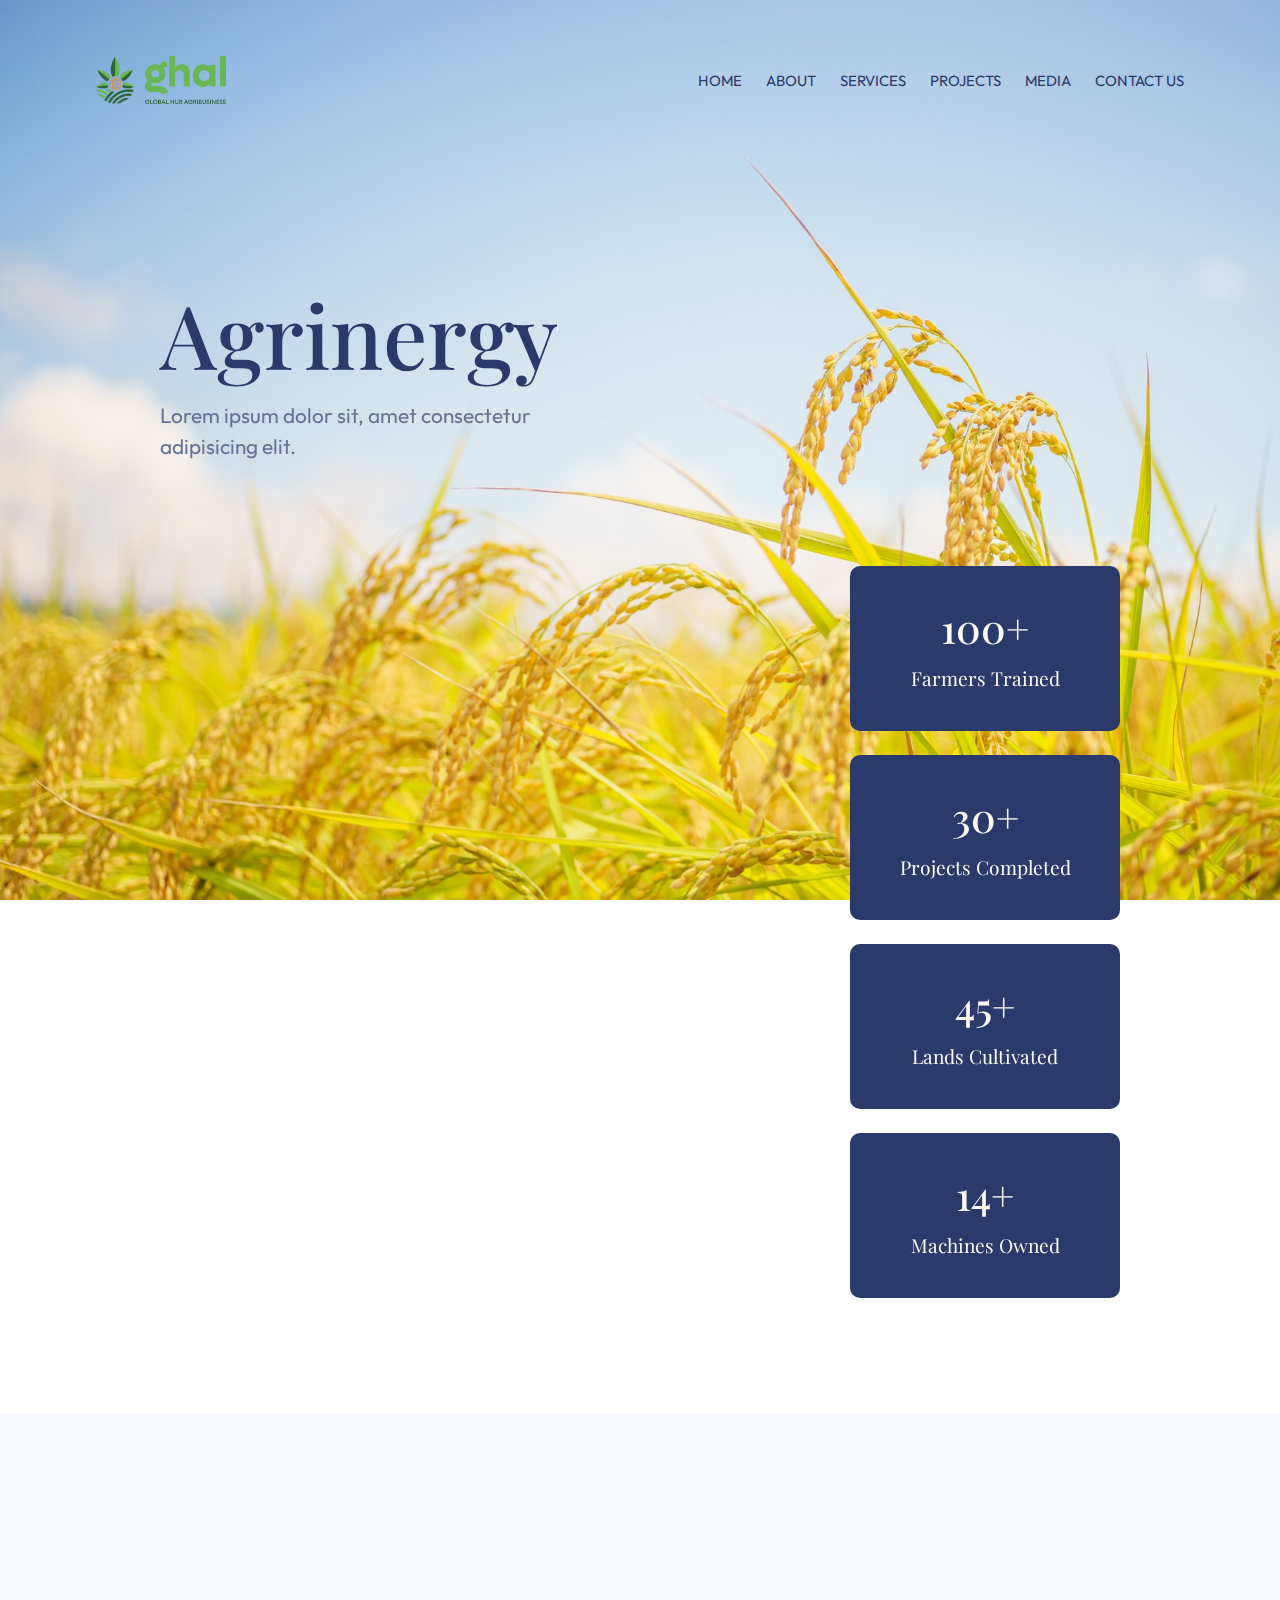
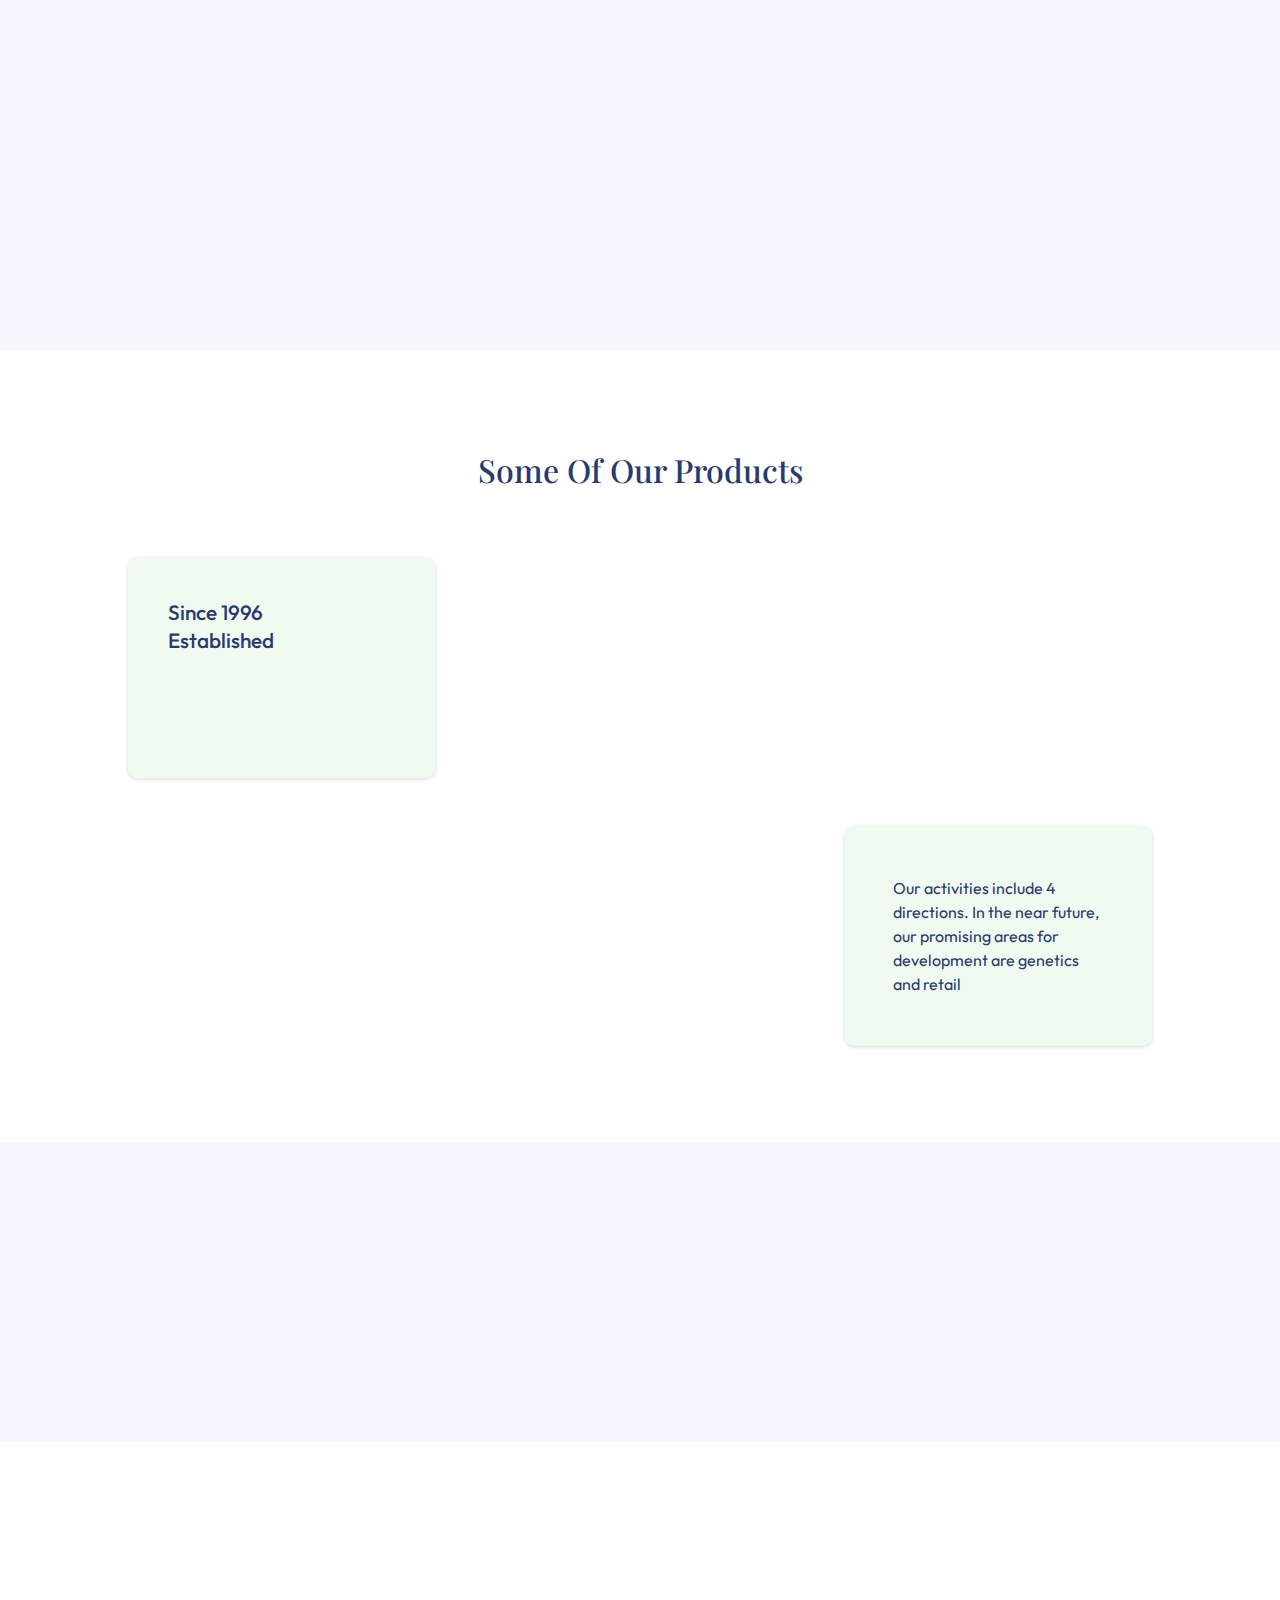
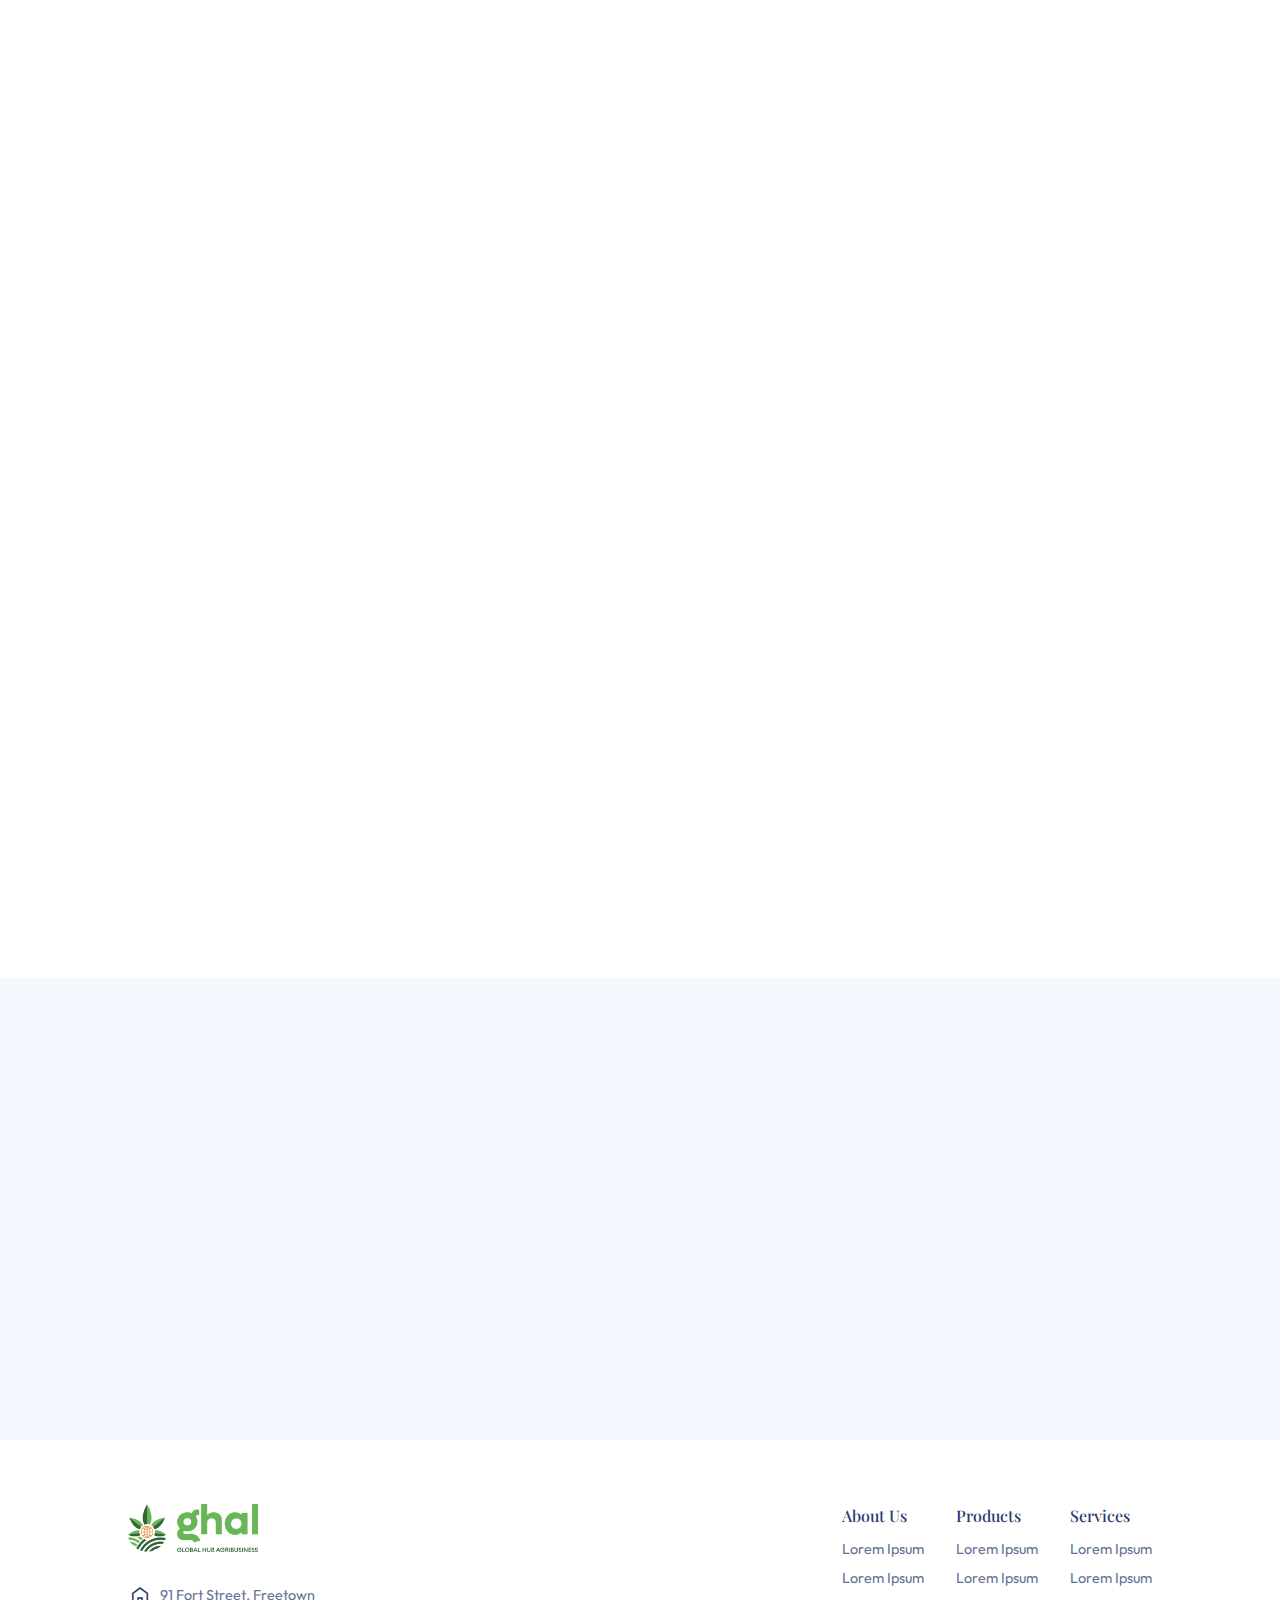
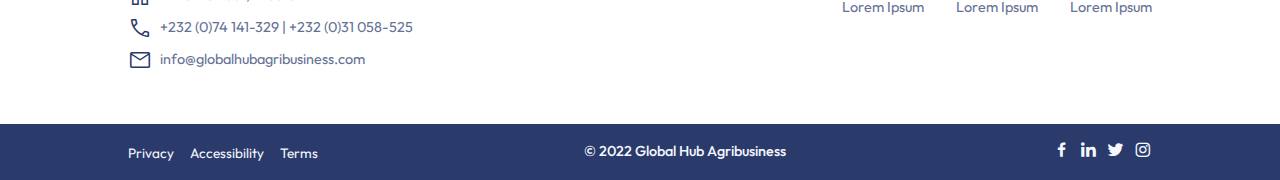
==== index.html @ 9e23228e "rwd-icon commit" ====
<!DOCTYPE html>
<html lang="en">
  <head>
    <meta charset="UTF-8" />
    <meta http-equiv="X-UA-Compatible" content="IE=edge" />
    <meta name="viewport" content="width=device-width, initial-scale=1.0" />
    <meta
      name="description"
      content="Global Hub Agribusiness Ltd is among the fastest growing indigenous base agricultural company engaged in rice, sorghum and other cash crops production to exploit the ever-increased market demands. To produce adequate rice for the populace, agricultural paradigms must change from small-scale subsistence to commercial large-scale farming."
    />

    <!-- ===== CSS =====-->
    <link rel="stylesheet" href="assets/css/base.css" />
    <link rel="stylesheet" href="assets/css/style.css" />

    <!-- ===== MATERIAL ICONS =====-->
    <link
      rel="stylesheet"
      href="https://fonts.googleapis.com/css2?family=Material+Symbols+Outlined:opsz,wght,FILL,GRAD@20..48,100..700,0..1,-50..200"
    />

    <!-- ===== BOXICONS =====-->
    <link
      href="https://unpkg.com/boxicons@2.1.4/css/boxicons.min.css"
      rel="stylesheet"
    />

    <!-- ===== AOS (Animate On Scroll) =====-->
    <link href="https://unpkg.com/aos@2.3.1/dist/aos.css" rel="stylesheet" />

    <!-- ===== FAVICON =====-->
    <link
      rel="shortcut icon"
      href="assets/img/favicon/favicon.ico"
      type="image/x-icon"
    />

    <title>
      Global Hub Agribusiness | One of the fastest growing indigenous base
      agricultural company engaged in rice, sorghum and other cash crops
      production to exploit the ever-increased market demands.
    </title>
  </head>
  <body>
    <!-- ===== HEADER SECTION =====-->
    <header>
      <nav class="nav">
        <div class="nav-logo">
          <a href="index.html"
            ><img src="assets/img/ghal-logo/ghal-logo-main.png" alt=""
          /></a>
        </div>

        <div class="nav-menu">
          <span
            class="material-symbols-outlined nav-menu__close"
            onclick="toggleMenu()"
          >
            close
          </span>

          <div class="nav-menu__logo">
            <img src="assets/img/ghal-logo/ghal-square-icon.png" alt="" />
          </div>

          <ul class="nav-menu__list">
            <li class="nav-link"><a href="index.html">Home</a></li>
            <li class="nav-link"><a href="about.html">About</a></li>
            <li class="nav-link"><a href="services.html">Services</a></li>
            <li class="nav-link"><a href="projects.html">Projects</a></li>
            <li class="nav-link"><a href="gallery.html">Media</a></li>
            <li class="nav-link"><a href="contact.html">Contact Us</a></li>
          </ul>
        </div>

        <span
          class="material-symbols-outlined nav-toggle"
          onclick="toggleMenu()"
        >
          menu
        </span>
      </nav>
    </header>

    <!-- ===== HERO SECTION =====-->
    <section class="hero">
      <div class="hero-container">
        <div class="hero-content">
          <h3 data-aos="fade-right" data-aos-duration="2000">Agrinergy</h3>
          <p
            data-aos="fade-right"
            data-aos-duration="2000"
            data-aos-delay="300"
          >
            Lorem ipsum dolor sit, amet consectetur adipisicing elit.
          </p>
        </div>
      </div>
    </section>

    <!-- ===== H-PARTNER SECTION =====-->
    <section class="h-partner">
      <div class="h-partner__container">
        <div class="hp-content">
          <h3 data-aos="fade-right" data-aos-duration="2000">
            We Offer You Partnership
          </h3>
          <p
            data-aos="fade-right"
            data-aos-duration="2000"
            data-aos-delay="300"
          >
            Lorem ipsum dolor sit amet, consectetur adipisicing elit. Laudantium
            voluptatem nobis quae perferendis, eum blanditiis ratione provident
            iste, cupiditate at asperiores. Illo repudiandae qui temporibus. Quo
            sunt enim ad tempore!
          </p>

          <button
            class="hp-btn"
            data-aos="fade-right"
            data-aos-duration="2000"
            data-aos-delay="400"
          >
            Join Us
          </button>
        </div>

        <div class="hp-cards" data-aos="fade-up" data-aos-duration="2000">
          <div class="hpc">
            <h3>100+</h3>
            <p>Farmers Trained</p>
          </div>

          <div class="hpc">
            <h3>30+</h3>
            <p>Projects Completed</p>
          </div>

          <div class="hpc">
            <h3>45+</h3>
            <p>Lands Cultivated</p>
          </div>

          <div class="hpc">
            <h3>14+</h3>
            <p>Machines Owned</p>
          </div>
        </div>
      </div>
    </section>

    <!-- ===== H-ABOUT SECTION =====-->
    <section class="h-about">
      <div class="ha-container">
        <div class="ha-list" data-aos="fade-right" data-aos-duration="2000">
          <div class="hal">
            <span class="material-symbols-outlined"> agriculture </span>

            <div class="hal-data">
              <h4>Geograpy Of Production</h4>
              <p>
                GHAL is actively developing production in 3 regions of the
                country.
              </p>
            </div>
          </div>

          <div class="hal">
            <span class="material-symbols-outlined"> approval </span>

            <div class="hal-data">
              <h4>Publications & Certificates</h4>
              <p>
                Lorem ipsum dolor sit amet consectetur adipisicing elit.
                Nostrum, repellat.
              </p>
            </div>
          </div>
        </div>

        <div class="ha-content" data-aos="fade-left" data-aos-duration="2000">
          <h4>About Us</h4>
          <p>
            Lorem ipsum dolor sit amet consectetur, adipisicing elit. Dolorem
            doloremque illum veniam? Libero, adipisci iste? Placeat unde porro
            suscipit asperiores rerum consequuntur natus? Incidunt, tempora
            quae. Aliquam perspiciatis quidem et.
          </p>

          <button class="hac-btn">Learn More</button>
        </div>
      </div>
    </section>

    <!-- ===== H-PRODUCTS SECTION =====-->
    <section class="h-products">
      <div class="hpr-container">
        <div class="hpr-title">
          <h3>Some Of Our Products</h3>
        </div>

        <div class="hpr-cards">
          <div class="hprc">
            <h4>
              Since 1996 <br />
              Established
            </h4>
          </div>

          <div class="hprc hprc-2" data-aos="fade-up" data-aos-duration="2000">
            <h4>
              Grain <br />
              Farming
            </h4>
            <span class="material-symbols-outlined hprc-arrow">
              trending_flat
            </span>
          </div>

          <div
            class="hprc hprc-3"
            data-aos="fade-up"
            data-aos-duration="2000"
            data-aos-delay="300"
          >
            <h4>
              Fertilizer <br />
              Production
            </h4>
            <span class="material-symbols-outlined hprc-arrow">
              trending_flat
            </span>
          </div>

          <div
            class="hprc hprc-4"
            data-aos="fade-up"
            data-aos-duration="2000"
            data-aos-delay="400"
          >
            <h4>
              Compound Feed <br />
              Production
            </h4>
            <span class="material-symbols-outlined hprc-arrow">
              trending_flat
            </span>
          </div>

          <div
            class="hprc hprc-5"
            data-aos="fade-up"
            data-aos-duration="2000"
            data-aos-delay="500"
          >
            <h4>
              Farming <br />
              Equipment
            </h4>
            <span class="material-symbols-outlined hprc-arrow">
              trending_flat
            </span>
          </div>

          <div class="hprc hprc-6">
            <p>
              Our activities include 4 directions. In the near future, our
              promising areas for development are genetics and retail
            </p>
          </div>
        </div>
      </div>
    </section>

    <!-- ===== H-CLIENT SECTION =====-->
    <section class="h-client">
      <div class="hc-container">
        <div class="hc-content">
          <h4 data-aos="fade-right" data-aos-duration="2000">
            Want to join our family?
          </h4>
          <p
            data-aos="fade-right"
            data-aos-duration="2000"
            data-aos-delay="300"
          >
            Our activities include 4 directions. In the near future, our
            promising areas for development are genetics and retail.
          </p>
        </div>

        <button
          class="hc-btn"
          data-aos="fade-left"
          data-aos-duration="2000"
          data-aos-delay="400"
        >
          See The Terms
        </button>
      </div>
    </section>

    <!-- ===== H-VALUES SECTION =====-->
    <section class="h-values">
      <div class="hv-container">
        <div class="hv-card" data-aos="fade-right" data-aos-duration="2000">
          <div class="hvc-data">
            <h3>Ecology</h3>
            <p>
              Lorem ipsum dolor sit amet consectetur, adipisicing elit.
              Laudantium similique, accusantium nemo eum odit unde perspiciatis
              veniam fugiat fuga totam! Itaque odio autem eveniet nesciunt,
              reiciendis reprehenderit at voluptates deleniti?
            </p>
          </div>
        </div>

        <div
          class="hv-card"
          data-aos="fade-left"
          data-aos-duration="2000"
          data-aos-delay="300"
        >
          <div class="hvc-data">
            <h3>Quality</h3>
            <p>
              Lorem ipsum dolor sit amet consectetur, adipisicing elit.
              Laudantium similique, accusantium nemo eum odit unde perspiciatis
              veniam fugiat fuga totam! Itaque odio autem eveniet nesciunt,
              reiciendis reprehenderit at voluptates deleniti?
            </p>
          </div>
        </div>

        <div
          class="hv-card"
          data-aos="fade-right"
          data-aos-duration="2000"
          data-aos-delay="400"
        >
          <div class="hvc-data">
            <h3>Safety</h3>
            <p>
              Lorem ipsum dolor sit amet consectetur, adipisicing elit.
              Laudantium similique, accusantium nemo eum odit unde perspiciatis
              veniam fugiat fuga totam! Itaque odio autem eveniet nesciunt,
              reiciendis reprehenderit at voluptates deleniti?
            </p>
          </div>
        </div>

        <div
          class="hv-card"
          data-aos="fade-left"
          data-aos-duration="2000"
          data-aos-delay="500"
        >
          <div class="hvc-data">
            <h3>Development</h3>
            <p>
              Lorem ipsum dolor sit amet consectetur, adipisicing elit.
              Laudantium similique, accusantium nemo eum odit unde perspiciatis
              veniam fugiat fuga totam! Itaque odio autem eveniet nesciunt,
              reiciendis reprehenderit at voluptates deleniti?
            </p>
          </div>
        </div>
      </div>
    </section>

    <!-- ===== H-CUSTOMERS SECTION =====-->
    <section class="h-customers">
      <div class="hcu-container">
        <div class="hcu-title">
          <h3 data-aos="fade-right" data-aos-duration="2000">Our Partners</h3>
          <p
            data-aos="fade-right"
            data-aos-duration="2000"
            data-aos-delay="300"
          >
            Lorem ipsum dolor sit, amet consectetur adipisicing elit. Aliquam
            voluptates saepe sint nostrum dolorum voluptatum consequuntur
            laboriosam distinctio impedit ducimus.
          </p>
        </div>

        <div class="hcu-cards">
          <div class="hcuc" data-aos="fade-up" data-aos-duration="2000">
            <img src="assets/img/logos/logo-5.svg" alt="" />
          </div>

          <div
            class="hcuc"
            data-aos="fade-up"
            data-aos-duration="2000"
            data-aos-delay="300"
          >
            <img src="assets/img/logos/logo-2.svg" alt="" />
          </div>

          <div
            class="hcuc"
            data-aos="fade-up"
            data-aos-duration="2000"
            data-aos-delay="400"
          >
            <img src="assets/img/logos/logo-3.svg" alt="" />
          </div>

          <div
            class="hcuc"
            data-aos="fade-up"
            data-aos-duration="2000"
            data-aos-delay="500"
          >
            <img src="assets/img/logos/logo-4.svg" alt="" />
          </div>
        </div>

        <!-- <button class="hcu-btn">Join Us!</button> -->
      </div>
    </section>

    <!-- ===== FOOTER SECTION =====-->
    <footer>
      <div class="footer-container">
        <div class="f-header">
          <div class="f-header-logo">
            <a href="index.html"
              ><img src="assets/img/ghal-logo/ghal-logo-main.png" alt=""
            /></a>
          </div>
          <p>
            <span class="fh-sub"
              ><span class="material-symbols-outlined f-icon"> home </span>91
              Fort Street, Freetown</span
            >

            <span class="fh-sub"
              ><span class="material-symbols-outlined f-icon"> call </span> +232
              (0)74 141-329 | +232 (0)31 058-525</span
            >

            <span class="fh-sub">
              <span class="material-symbols-outlined f-icon"> mail </span
              >info@globalhubagribusiness.com</span
            >
          </p>

          <!-- <button class="footer-button">Contact Us</button> -->
        </div>

        <div class="f-list">
          <div class="fl-about">
            <h3>About Us</h3>
            <ul>
              <li><a href="">Lorem Ipsum</a></li>
              <li><a href="">Lorem Ipsum</a></li>
              <li><a href="">Lorem Ipsum</a></li>
            </ul>
          </div>

          <div class="fl-products">
            <h3>Products</h3>
            <ul>
              <li><a href="">Lorem Ipsum</a></li>
              <li><a href="">Lorem Ipsum</a></li>
              <li><a href="">Lorem Ipsum</a></li>
            </ul>
          </div>

          <div class="fl-services">
            <h3>Services</h3>
            <ul>
              <li><a href="">Lorem Ipsum</a></li>
              <li><a href="">Lorem Ipsum</a></li>
              <li><a href="">Lorem Ipsum</a></li>
            </ul>
          </div>
        </div>
      </div>

      <div class="footer-mini">
        <div class="f-mini__data">
          <span><a href="#">Privacy</a></span>
          <span><a href="#">Accessibility</a></span>
          <span><a href="#">Terms</a></span>
        </div>

        <h3>© 2022 Global Hub Agribusiness</h3>

        <div class="f-mini__social">
          <a href=""><i class="bx bxl-facebook"></i></a>
          <a href=""><i class="bx bxl-linkedin"></i></a>
          <a href=""><i class="bx bxl-twitter"></i></a>
          <a href=""><i class="bx bxl-instagram"></i></a>
        </div>
      </div>
    </footer>

    <!-- ===== AOS (Animate On Scroll) =====-->
    <script src="https://unpkg.com/aos@2.3.1/dist/aos.js"></script>
    <script>
      AOS.init();
    </script>

    <script src="assets/js/index.js"></script>
  </body>
</html>
---- assets/css/base.css ----
/*========== GOOGLE FONTS ==========*/
@import url("https://fonts.googleapis.com/css2?family=Outfit:wght@100;200;300;400;500;600;700;800&family=Playfair+Display:ital,wght@0,400;0,500;0,600;0,700;0,800;0,900;1,400;1,600;1,700&display=swap");

/*========== VARIABLES CSS ==========*/
:root {
  /*===== Colors =====*/
  --soft-white: #fbfaf5;
  --soft-black: #181a18;
  --white: #ffffff;
  --black: #0a0a0a;
  --primary-green: #47ba47;
  --light-green: #f1faf1;
  --primary-blue: #293a6b;
  --secondary-blue: #657195;
  --light-blue: #f5f8ff;
  --text-grey: #444950;
  --success: #13ae8f;
  --error: #ff3333;

  /*===== Font and typography =====*/
  --title-font: "Playfair Display", serif;
  --body-font: "Outfit", sans-serif;

  /* .5rem = 8px, 1rem = 16px, 1.5rem = 24px ... */
  --fs-6: 6rem;
  --fs-5-5: 5.5rem;
  --fs-5: 5rem;
  --fs-4-5: 4.5rem;
  --fs-4: 4rem;
  --fs-3-5: 3.5rem;
  --fs-3: 3rem;
  --fs-2-5: 2.5rem;
  --fs-2: 2rem;
  --fs-1-5: 1.5rem;
  --fs-1: 1rem;
  --fs-0-95: 0.95rem;
  --fs-0-85: 0.85rem;
  --fs-0-75: 0.75rem;
  --fs-0-65: 0.65rem;
  --fs-0-5: 0.5rem;
  --fs-0-25: 0.275rem;
  --fs-0-2: 0.2rem;
  /*===== Font weight =====*/
  --font-medium: 500;
  --font-semi-bold: 600;
  /*===== Margenes Bottom =====*/
  /* .25rem = 4px, .5rem = 8px, .75rem = 12px ... */
  --mb-0-25: 0.25rem;
  --mb-0-5: 0.5rem;
  --mb-0-75: 0.75rem;
  --mb-1: 1rem;
  --mb-1-5: 1.5rem;
  --mb-2: 2rem;
  --mb-2-5: 2.5rem;
  --mb-3: 3rem;
  --mb-3-5: 3rem;
  --mb-4: 4rem;
  --mb-4-5: 4.5rem;
  --mb-5: 5rem;
  --mb-5-5: 5.5rem;
  --mb-6: 6rem;
  --mb-6-5: 6.5rem;
  --mb-7: 7rem;
  --mb-7-5: 7.5rem;
  --mb-8: 8rem;
}

/*========== BASE SECTION ==========*/

/* Box sizing rules */
*,
*::before,
*::after {
  box-sizing: border-box;
}

html {
  scroll-behavior: smooth;
  overflow: scroll;
  overflow-x: hidden;
}

::-webkit-scrollbar {
  width: 0;
  /* Remove scrollbar space */
  background: transparent;
  /* Optional: just make scrollbar invisible */
}

/* Remove default margin */
body,
h1,
h2,
h3,
h4,
p,
figure,
blockquote,
dl,
dd {
  margin: 0;
  font-family: var(--body-font);
  font-size: var(--fs-1);
}

/* Remove list styles on ul, ol elements with a list role, which suggests default styling will be removed */
ul[role="list"],
ol[role="list"] {
  list-style: none;
}

/* Set core root defaults */
html:focus-within {
  scroll-behavior: smooth;
}

/* Set core body defaults */
body {
  min-height: 100vh;
  text-rendering: optimizeSpeed;
  line-height: 1.5;
}

/* A elements that don't have a class get default styles */
a:not([class]) {
  text-decoration-skip-ink: auto;
}

ul {
  list-style: none;
}

li {
  display: inline;
}

a {
  text-decoration: none;
  color: var(--black);
}

img {
  max-width: 100%;
  height: auto;
  border: 0;
  display: flex;
  justify-content: center;
  align-items: center;
}

/* Make images easier to work with */
img,
picture {
  max-width: 100%;
  display: block;
}

/* Inherit fonts for inputs and buttons */
input,
button,
textarea,
select {
  font: inherit;
}

.material-symbols-outlined {
  font-variation-settings: "FILL" 0, "wght" 400, "GRAD" 0, "opsz" 48;
}

button {
  width: fit-content;
  height: auto;
  padding: var(--mb-0-75) var(--mb-2);
  font-size: 1.1rem;
  font-weight: 500;
  font-family: var(--body-font);
  text-align: center;
  outline: none;
  border: none;
  cursor: pointer;
  transition: all 0.3s ease;
}

/* Remove all animations, transitions and smooth scroll for people that prefer not to see them */
@media (prefers-reduced-motion: reduce) {
  html:focus-within {
    scroll-behavior: auto;
  }

  *,
  *::before,
  *::after {
    animation-duration: 0.01ms !important;
    animation-iteration-count: 1 !important;
    transition-duration: 0.01ms !important;
    scroll-behavior: auto !important;
  }
}

/*========== HEADER SECTION ==========*/
header {
  position: absolute;
  top: 0;
  left: 0;
  right: 0;
  width: 100%;
  height: 12vh;
  /* border: 1px tomato solid; */
  padding: 0 var(--mb-6);
  display: flex;
  justify-content: center;
  align-items: flex-end;
  background: transparent;
  z-index: 20;
}

nav {
  width: 100%;
  height: auto;
  display: flex;
  justify-content: space-between;
  align-items: center;
  /* border: 1px dodgerblue solid; */
  background: transparent;
}

.nav-logo {
  flex: 0 0 auto;
  height: auto;
  display: flex;
  justify-content: center;
  align-items: center;
  /* border: 1px teal solid; */
}

.nav-logo h1 {
  font-size: var(--fs-1-5);
  font-family: var(--title-font);
  color: var(--primary-blue);
  font-weight: 500;
}

.nav-logo img {
  width: 130px;
  display: flex;
  justify-content: flex-start;
  align-items: center;
  object-fit: cover;
}

.nav-menu,
.nav-menu__list {
  flex: 0 0 auto;
  height: auto;
  display: flex;
  justify-content: flex-start;
  align-items: center;
}

.nav-menu__logo {
  display: none;
}

.nav-menu__list {
  /* border: 1px yellow solid; */
  column-gap: var(--mb-1-5);
}

.nav-link {
  flex: 0 0 auto;
  transition: all 0.3s ease;
}

.nav-link a {
  font-size: 0.93rem;
  color: var(--primary-blue);
  font-weight: 400;
  text-transform: uppercase;
  font-family: var(--body-font);
}

.nav-link a:hover {
  border-bottom: 2px var(--primary-green) solid;
}

.nav-menu span {
  display: none;
}

.nav span {
  display: none;
}

/*========== FOOTER SECTION ==========*/
footer {
  position: relative;
  width: 100vw;
  height: auto;
  display: flex;
  justify-content: center;
  align-items: center;
  flex-direction: column;
  padding: var(--mb-4) 8rem;
  background-color: var(--white);
  padding-bottom: 6.5rem;
}

.footer-container {
  width: 100%;
  height: auto;
  display: flex;
  justify-content: space-between;
  align-items: flex-start;
  /* border: 1px fuchsia solid; */
}

.f-header {
  flex: 0 0 auto;
  height: auto;
  display: flex;
  justify-content: center;
  align-items: flex-start;
  flex-direction: column;
  row-gap: var(--mb-2);
}

.f-header h3 {
  font-size: var(--fs-1-5);
  font-weight: 500;
  font-family: var(--title-font);
  color: var(--primary-blue);
  text-align: left;
}

.f-header-logo {
  flex: 0 0 auto;
  height: auto;
  display: flex;
  justify-content: center;
  align-items: center;
}

.f-header-logo img {
  width: 130px;
  display: flex;
  justify-content: flex-start;
  align-items: center;
  object-fit: cover;
}

.f-header p {
  width: auto;
  height: auto;
  display: flex;
  justify-content: center;
  align-items: flex-start;
  flex-direction: column;
  row-gap: var(--mb-0-5);
  margin-bottom: var(--mb-0-25);
}

.fh-sub {
  width: auto;
  height: auto;
  display: flex;
  justify-content: flex-start;
  align-items: center;
  column-gap: var(--mb-0-5);
  font-size: 0.9rem;
  color: var(--secondary-blue);
}

.f-icon {
  font-size: 0.5rem;
  color: var(--primary-blue);
}

.f-list {
  flex: 0 0 auto;
  height: auto;
  display: flex;
  justify-content: center;
  align-items: center;
  column-gap: var(--mb-2);
  /* border: 1px teal solid; */
}

.f-list > div {
  flex: 0 0 auto;
  display: flex;
  justify-content: center;
  align-items: flex-start;
  flex-direction: column;
  row-gap: var(--mb-0-5);
  /* border: 1px dodgerblue solid; */
}

.f-list > div h3 {
  font-size: var(--fs-1);
  font-weight: 500;
  font-family: var(--title-font);
  color: var(--primary-blue);
  text-align: left;
}

.f-list ul {
  flex: 0 0 auto;
  height: auto;
  padding: 0;
  display: flex;
  justify-content: center;
  align-items: flex-start;
  flex-direction: column;
  row-gap: var(--mb-0-25);
  margin: 0;
  /* border: 1px orange solid; */
}

.f-list ul li a {
  font-size: 0.9rem;
  color: var(--secondary-blue);
  font-weight: 400;
}

.f-list ul li a:hover {
  border-bottom: 1.5px var(--primary-green) solid;
}

.footer-button {
  background-color: transparent;
  border: 2px var(--primary-green) solid;
  border-radius: 8px;
  color: var(--primary-blue);
}

.footer-button:hover {
  background-color: var(--light-green);
}

.footer-mini {
  position: absolute;
  bottom: 0;
  left: 0;
  right: 0;
  padding: var(--mb-1) var(--mb-8);
  width: 100%;
  height: auto;
  display: flex;
  justify-content: space-between;
  align-items: center;
  background-color: var(--primary-blue);
}

.f-mini__data,
.f-mini__social {
  flex: 0 0 auto;
  height: auto;
  display: flex;
  justify-content: center;
  align-items: center;
  column-gap: var(--mb-1);
}

.f-mini__social {
  column-gap: var(--mb-0-5);
}

.footer-mini h3 {
  font-size: 0.9rem;
  color: var(--light-blue);
  font-weight: 500;
}

.f-mini__data span a {
  font-size: 0.85rem;
  color: var(--light-blue);
  transition: all 0.3s ease;
}

.f-mini__data span a:hover {
  color: var(--primary-green);
}

.f-mini__data p {
  margin-right: var(--mb-2);
}

.f-mini__social a i {
  font-size: 1.2rem;
  color: var(--light-blue);
  transition: all 0.3s ease;
}

.f-mini__social a i:hover {
  color: var(--primary-green);
}

/* MEDIA QUERY SECTION */
@media screen and (max-width: 480px) {
  /*========== HEADER SECTION ==========*/
  /* body {
    overflow: hidden;
  } */

  header {
    height: 6vh;
    /* border: 1px tomato solid; */
    padding: 0 var(--mb-2);
  }

  nav {
    width: 100%;
    height: auto;
    display: flex;
    justify-content: space-between;
    align-items: center;
    /* border: 1px dodgerblue solid; */
    background: transparent;
    /* padding-top: var(--mb-0-75); */
  }

  .nav-menu span {
    display: flex;
    justify-content: center;
    align-items: center;
    font-size: var(--fs-3);
    cursor: pointer;
    transition: all 0.3s ease;
  }

  .nav span {
    display: flex;
    justify-content: center;
    align-items: center;
    font-size: var(--fs-1-5);
    cursor: pointer;
    transition: all 0.3s ease;
  }

  .nav-logo {
    justify-content: flex-start;
  }

  .nav-logo h1 {
    font-size: var(--fs-1);
    font-weight: 600;
  }

  .nav-logo img {
    width: 100px;
  }

  .nav-menu__logo {
    width: auto;
    height: auto;
    display: flex;
    justify-content: center;
    align-items: center;
  }

  .nav-menu__logo img {
    width: 80px;
    height: 100%;
    object-fit: cover;
    display: flex;
    justify-content: center;
    align-items: center;
  }

  .nav-menu {
    position: fixed;
    top: -200%;
    left: 0;
    right: 0;
    width: 100vw;
    height: auto;
    background-color: var(--white);
    padding: var(--mb-3) 0;
    display: flex;
    justify-content: center;
    align-items: center;
    flex-direction: column;
    row-gap: var(--mb-2);
    z-index: 20;
    box-shadow: rgba(0, 0, 0, 0.1) 0px 4px 12px;
    border-bottom-left-radius: 20px;
    border-bottom-right-radius: 20px;
    transition: all 0.5s ease;
  }

  .toggle-menu {
    top: 0;
  }

  .nav-menu__list {
    width: 100%;
    height: auto;
    justify-content: center;
    align-items: center;
    flex-direction: column;
    row-gap: var(--mb-0-75);
    padding: 0;
    margin: 0;
  }

  /*========== FOOTER SECTION ==========*/
  footer {
    padding: var(--mb-3);
    padding-bottom: 15rem;
  }

  .footer-container {
    width: 100%;
    height: auto;
    display: flex;
    justify-content: center;
    align-items: center;
    flex-direction: column;
    row-gap: var(--mb-2);
    /* border: 1px fuchsia solid; */
  }

  .f-header {
    flex: 0 0 auto;
    width: 100%;
    align-items: center;
    row-gap: var(--mb-2);
  }

  .f-header h3 {
    line-height: 30px;
    text-align: center;
  }

  .f-header p {
    align-items: center;
    row-gap: var(--mb-0-5);
    margin-bottom: var(--mb-0-25);
  }

  .fh-sub {
    font-size: 0.9rem;
    color: var(--secondary-blue);
    text-align: center;
  }

  .f-icon {
    font-size: 0.5rem;
    color: var(--primary-blue);
  }

  .f-list {
    width: 100%;
    align-items: center;
    flex-direction: column;
    row-gap: var(--mb-1-5);
    /* column-gap: var(--mb-2); */
    padding-top: var(--mb-2);
    border-top: 2px var(--primary-green) solid;
  }

  .f-list > div {
    align-items: center;

    row-gap: var(--mb-0-25);
    /* border: 1px dodgerblue solid; */
  }

  .f-list > div h3 {
    font-size: var(--fs-1);
    font-weight: 500;
    font-family: var(--title-font);
    color: var(--primary-blue);
    text-align: center;
  }

  .f-list ul {
    row-gap: 0;
    /* border: 1px orange solid; */
  }

  .footer-mini {
    position: absolute;
    bottom: 0;
    left: 0;
    right: 0;
    padding: var(--mb-2);
    justify-content: center;
    align-items: center;
    flex-direction: column;
    row-gap: var(--mb-2);
    background-color: var(--primary-blue);
  }

  .f-mini__data,
  .f-mini__social {
    flex: 0 0 auto;
    height: auto;
    display: flex;
    justify-content: center;
    align-items: center;
    column-gap: var(--mb-1);
  }

  .f-mini__social {
    column-gap: var(--mb-0-5);
  }

  .footer-mini h3 {
    font-size: 0.9rem;
    color: var(--light-blue);
    font-weight: 500;
  }

  .f-mini__data span a {
    font-size: 0.85rem;
    color: var(--light-blue);
    transition: all 0.3s ease;
  }

  .f-mini__data span a:hover {
    color: var(--primary-green);
  }

  .f-mini__data p {
    margin-right: var(--mb-2);
  }

  .f-mini__social a i {
    font-size: 1.2rem;
    color: var(--light-blue);
    transition: all 0.3s ease;
  }

  .f-mini__social a i:hover {
    color: var(--primary-green);
  }
}
---- assets/css/style.css ----
/*========== GOOGLE FONTS ==========*/
@import url("https://fonts.googleapis.com/css2?family=Outfit:wght@100;200;300;400;500;600;700;800&family=Playfair+Display:ital,wght@0,400;0,500;0,600;0,700;0,800;0,900;1,400;1,600;1,700&display=swap");

/*========== VARIABLES CSS ==========*/
:root {
  /*===== Colors =====*/
  --soft-white: #fbfaf5;
  --soft-black: #181a18;
  --white: #ffffff;
  --black: #0a0a0a;
  --primary-green: #47ba47;
  --light-green: #f1faf1;
  --primary-blue: #293a6b;
  --secondary-blue: #657195;
  --light-blue: #f5f8ff;
  --text-grey: #444950;
  --success: #13ae8f;
  --error: #ff3333;

  /*===== Font and typography =====*/
  --title-font: "Playfair Display", serif;
  --body-font: "Outfit", sans-serif;

  /* .5rem = 8px, 1rem = 16px, 1.5rem = 24px ... */
  --fs-6: 6rem;
  --fs-5-5: 5.5rem;
  --fs-5: 5rem;
  --fs-4-5: 4.5rem;
  --fs-4: 4rem;
  --fs-3-5: 3.5rem;
  --fs-3: 3rem;
  --fs-2-5: 2.5rem;
  --fs-2: 2rem;
  --fs-1-5: 1.5rem;
  --fs-1: 1rem;
  --fs-0-95: 0.95rem;
  --fs-0-85: 0.85rem;
  --fs-0-75: 0.75rem;
  --fs-0-65: 0.65rem;
  --fs-0-5: 0.5rem;
  --fs-0-25: 0.275rem;
  --fs-0-2: 0.2rem;
  /*===== Font weight =====*/
  --font-medium: 500;
  --font-semi-bold: 600;
  /*===== Margenes Bottom =====*/
  /* .25rem = 4px, .5rem = 8px, .75rem = 12px ... */
  --mb-0-25: 0.25rem;
  --mb-0-5: 0.5rem;
  --mb-0-75: 0.75rem;
  --mb-1: 1rem;
  --mb-1-5: 1.5rem;
  --mb-2: 2rem;
  --mb-2-5: 2.5rem;
  --mb-3: 3rem;
  --mb-3-5: 3rem;
  --mb-4: 4rem;
  --mb-4-5: 4.5rem;
  --mb-5: 5rem;
  --mb-5-5: 5.5rem;
  --mb-6: 6rem;
  --mb-6-5: 6.5rem;
  --mb-7: 7rem;
  --mb-7-5: 7.5rem;
  --mb-8: 8rem;
}

/* <<<<<<<<<<<<<<<<<<<<<<<<<<<<<<<<<<<<<<<< HOME PAGE >>>>>>>>>>>>>>>>>>>>>>>>>>>>>>>>>>>>>>>> */

/*========== HERO SECTION ==========*/
.hero {
  width: 100vw;
  height: 100vh;
  display: flex;
  justify-content: center;
  align-items: center;
  background-image: url("/assets/img/hero-4.jpg");
  background-color: var(--light-green);
  background-position: center;
  background-repeat: no-repeat;
  background-size: cover;
}

.hero-container {
  flex: 0 0 100%;
  height: 100%;
  display: flex;
  justify-content: flex-start;
  align-items: flex-end;
  /* background-color: rgba(71, 186, 71, 0.3); */
  /* border: 2px tomato solid; */
  padding: 0 var(--mb-6);
}

.hero-content {
  width: auto;
  height: 88%;
  /* border: 1px orangered solid; */
  display: flex;
  justify-content: flex-start;
  align-items: flex-start;
  flex-direction: column;
  padding-left: var(--mb-4);
  padding-top: 10rem;
}

.hero-content h3 {
  font-size: var(--fs-5-5);
  font-weight: 500;
  font-family: var(--title-font);
  color: var(--primary-blue);
}

.hero-content p {
  width: 75%;
  font-size: 1.3rem;
  color: var(--secondary-blue);
}

/*========== H-PARTNER SECTION ==========*/
.h-partner {
  position: relative;
  width: 100vw;
  height: auto;
  display: flex;
  justify-content: center;
  align-items: center;
  padding: var(--mb-8) 10rem;
  background-color: var(--white);
}

.h-partner__container {
  width: 100%;
  height: auto;
  display: flex;
  justify-content: flex-start;
  align-items: center;
}

.hp-content {
  flex: 0 0 50%;
  height: auto;
  display: flex;
  justify-content: center;
  align-items: flex-start;
  flex-direction: column;
  row-gap: 1.5rem;
}

.hp-content h3 {
  font-size: var(--fs-2);
  font-weight: 500;
  font-family: var(--title-font);
  color: var(--primary-blue);
  text-align: left;
}

.hp-content p {
  width: 95%;
  font-size: 1rem;
  color: var(--secondary-blue);
  margin-bottom: var(--mb-0-5);
  line-height: 25px;
  text-align: left;
}

.hp-btn {
  background-color: transparent;
  color: var(--primary-blue);
  border-radius: 8px;
  border: 2px var(--primary-green) solid;
}

.hp-btn:hover {
  background-color: var(--light-green);
  /* color: var(--white); */
  border: 2px var(--primary-green) solid;
}

.hp-cards {
  position: absolute;
  top: -65%;
  right: 10rem;
  flex: 0 0 auto;
  height: auto;
  display: flex;
  justify-content: center;
  align-items: center;
  flex-direction: column;
  row-gap: 1.5rem;
  /* border: 1px red solid; */
}

.hpc {
  width: 270px;
  height: auto;
  padding: var(--mb-2) 0;
  display: flex;
  justify-content: center;
  align-items: center;
  flex-direction: column;
  row-gap: var(--mb-0-5);
  background-color: var(--primary-blue);
  border-radius: 10px;
  transition: all 0.3s ease;
}

.hpc:hover {
  background-color: var(--light-blue);
}

.hpc:hover h3,
.hpc:hover p {
  color: var(--primary-green);
}

.hpc h3 {
  font-size: 2.5rem;
  font-weight: 500;
  font-family: var(--title-font);
  color: var(--soft-white);
  text-align: center;
}

.hpc p {
  width: 95%;
  font-size: 1.2rem;
  color: var(--soft-white);
  margin-bottom: var(--mb-0-5);
  font-family: var(--title-font);
  line-height: 25px;
  text-align: center;
}

/*========== H-ABOUT SECTION ==========*/
.h-about {
  width: 100vw;
  height: auto;
  display: flex;
  justify-content: center;
  align-items: center;
  padding: var(--mb-8);
  background-color: var(--light-blue);
}

.ha-container {
  width: 100%;
  height: auto;
  display: flex;
  justify-content: space-between;
  align-items: center;
}

.ha-list {
  flex: 0 0 40%;
  height: 280px;
  background-color: var(--white);
  padding: 0 var(--mb-3);
  display: flex;
  justify-content: center;
  align-items: center;
  flex-direction: column;
  row-gap: var(--mb-2);
  box-shadow: rgba(99, 99, 99, 0.2) 0px 2px 8px 0px;
}

.hal {
  width: 100%;
  height: auto;
  /* border: 1px dodgerblue solid; */
  display: flex;
  justify-content: space-between;
  align-items: flex-start;
}

.hal span {
  flex: 0 0 10%;
  color: var(--primary-green);
  font-size: 1.5rem;
}

.hal-data {
  flex: 0 0 88%;
  height: auto;
  display: flex;
  justify-content: center;
  align-items: flex-start;
  flex-direction: column;
  row-gap: var(--mb-0-5);
}

.hal-data h4 {
  font-size: 0.98rem;
  font-weight: 600;
  font-family: var(--title-font);
  color: var(--primary-blue);
  text-align: left;
  text-transform: uppercase;
}

.hal-data p {
  font-size: 0.9rem;
  color: var(--secondary-blue);
  font-family: var(--body-font);
  line-height: 20px;
  text-align: left;
}

.ha-content {
  flex: 0 0 55%;
  height: 280px;
  background-color: var(--white);
  padding: 0 var(--mb-4);
  display: flex;
  justify-content: center;
  align-items: flex-start;
  flex-direction: column;
  row-gap: var(--mb-1);
  box-shadow: rgba(99, 99, 99, 0.2) 0px 2px 8px 0px;
}

.ha-content h4 {
  font-size: 0.98rem;
  font-weight: 600;
  font-family: var(--title-font);
  color: var(--primary-blue);
  text-align: left;
  text-transform: uppercase;
}

.ha-content p {
  font-size: 0.95rem;
  color: var(--secondary-blue);
  font-family: var(--body-font);
  line-height: 22px;
  text-align: left;
  margin-bottom: var(--mb-0-5);
}

.hac-btn {
  background-color: transparent;
  color: var(--primary-blue);
  border-radius: 8px;
  border: 2px var(--primary-green) solid;
  font-size: var(--fs-1);
}

.hac-btn:hover {
  background-color: var(--light-green);
  /* color: var(--white); */
  border: 2px var(--primary-green) solid;
}

/*========== H-PRODUCTS SECTION ==========*/
.h-products {
  width: 100vw;
  height: auto;
  display: flex;
  justify-content: center;
  align-items: center;
  padding: var(--mb-6) var(--mb-8);
  background-color: var(--white);
}

.hpr-container {
  width: 100%;
  height: auto;
  display: flex;
  justify-content: center;
  align-items: center;
  flex-direction: column;
  row-gap: var(--mb-4);
  /* border: 1px fuchsia solid; */
}

.hpr-title {
  width: 100%;
  height: auto;
  display: flex;
  justify-content: center;
  align-items: center;
}

.hpr-title h3 {
  font-size: 2rem;
  font-weight: 500;
  font-family: var(--title-font);
  color: var(--primary-blue);
  text-align: center;
}

.hpr-cards {
  width: 100%;
  height: auto;
  /* border: 1px teal solid; */
  display: flex;
  justify-content: space-between;
  align-items: center;
  flex-wrap: wrap;
  row-gap: var(--mb-3);
}

.hprc {
  position: relative;
  flex: 0 0 30%;
  height: 220px;
  border-radius: 10px;
  overflow: hidden;
  background-position: center;
  background-repeat: no-repeat;
  background-size: cover;
  box-shadow: rgba(0, 0, 0, 0.16) 0px 1px 4px;
  transition: all 0.3s ease;
  /* border: 1px yellow solid; */
}

.hprc:hover {
  box-shadow: rgba(0, 0, 0, 0.1) 0px 4px 12px;
}

.hprc-2 {
  background-image: url("/assets/img//grain-3.jpg");
  background-color: var(--primary-green);
}

.hprc-3 {
  background-image: url("/assets/img/fertilizer.jpg");
  background-color: var(--primary-green);
}

.hprc-4 {
  background-image: url("/assets/img/compound-feeding.jpg");
  background-color: var(--primary-green);
}

.hprc-5 {
  background-image: url("/assets/img/farm-equipment.jpg");
  background-color: var(--primary-green);
}

.hprc h4 {
  width: 100%;
  height: 100%;
  padding: var(--mb-2-5);
  font-size: 1.5rem;
  font-weight: 500;
  line-height: 28px;
  font-family: var(--body-font);
  color: var(--white);
  text-align: left;
  /* text-transform: uppercase; */
  background-color: rgba(0, 0, 0, 0.5);
}

.hprc span {
  position: absolute;
  bottom: 2rem;
  right: 3rem;
  font-size: var(--fs-2-5);
  cursor: pointer;
  transition: all 0.3s ease;
  color: var(--white);
}

.hprc span:hover {
  right: 2.5rem;
}

.hprc:first-child h4 {
  background-color: var(--light-green);
  color: var(--primary-blue);
  font-size: 1.3rem;
}

.hprc p {
  width: 100%;
  height: 100%;
  display: flex;
  justify-content: center;
  align-items: center;
  padding: 0 var(--mb-3);
  font-size: 1rem;
  font-weight: 400;
  line-height: 24px;
  font-family: var(--body-font);
  color: var(--primary-blue);
  text-align: left;
  background-color: var(--light-green);
}

/*========== H-CLIENT SECTION ==========*/
.h-client {
  width: 100vw;
  height: auto;
  display: flex;
  justify-content: center;
  align-items: center;
  padding: var(--mb-6) 10rem;
  background-color: var(--light-blue);
}

.hc-container {
  width: 100%;
  height: auto;
  display: flex;
  justify-content: space-between;
  align-items: center;
  /* border: 1px fuchsia solid; */
}

.hc-content {
  flex: 0 0 60%;
  height: auto;
  display: flex;
  justify-content: center;
  align-items: flex-start;
  flex-direction: column;
  row-gap: var(--mb-0-75);
  /* border: 1px tomato solid; */
}

.hc-content h4 {
  font-size: 2rem;
  font-weight: 500;
  font-family: var(--title-font);
  color: var(--primary-blue);
  text-align: left;
}

.hc-content p {
  width: 100%;
  font-size: 1rem;
  font-weight: 400;
  line-height: 24px;
  font-family: var(--body-font);
  color: var(--secondary-blue);
}

.hc-btn {
  background-color: transparent;
  color: var(--primary-blue);
  border-radius: 8px;
  border: 2px var(--primary-green) solid;
  font-size: var(--fs-1);
}

.hc-btn:hover {
  background-color: var(--white);
  /* color: var(--white); */
  border: 2px var(--primary-green) solid;
}

/*========== H-VALUES SECTION ==========*/
.h-values {
  width: 100vw;
  height: auto;
  display: flex;
  justify-content: center;
  align-items: center;
  padding: var(--mb-6) 10rem;
  background-color: var(--white);
}

.hv-container {
  width: 100%;
  height: auto;
  display: flex;
  justify-content: center;
  align-items: center;
  flex-direction: column;
  row-gap: var(--mb-3);
  /* border: 1px fuchsia solid; */
}

.hv-card {
  width: 100%;
  height: auto;
  display: flex;
  justify-content: flex-start;
  align-items: center;
  /* border: 1px tomato solid; */
  column-gap: var(--mb-1);
}

.hv-card:nth-child(even) {
  justify-content: flex-end;
}

.hvc-data {
  flex: 0 0 45%;
  height: auto;
  display: flex;
  justify-content: center;
  align-items: flex-start;
  flex-direction: column;
  row-gap: var(--mb-0-5);
  /* border: 1px dodgerblue solid; */
}

.hv-card h3 {
  font-size: 3rem;
  font-weight: 500;
  font-family: var(--title-font);
  color: var(--primary-blue);
  text-align: left;
}

.hv-card p {
  width: 100%;
  font-size: 1rem;
  font-weight: 400;
  line-height: 24px;
  font-family: var(--body-font);
  color: var(--secondary-blue);
}

/*========== H-CUSTOMERS SECTION ==========*/
.h-customers {
  width: 100vw;
  height: auto;
  display: flex;
  justify-content: center;
  align-items: center;
  padding: var(--mb-6) 10rem;
  background-color: var(--light-blue);
}

.hcu-container {
  width: 100%;
  height: auto;
  display: flex;
  justify-content: center;
  align-items: flex-start;
  flex-direction: column;
  row-gap: var(--mb-6);
  /* border: 1px fuchsia solid; */
}

.hcu-title {
  width: 100%;
  height: auto;
  display: flex;
  justify-content: center;
  align-items: flex-start;
  flex-direction: column;
  row-gap: var(--mb-0-5);
}

.hcu-title h3 {
  font-size: 2rem;
  font-weight: 500;
  font-family: var(--title-font);
  color: var(--primary-blue);
  text-align: left;
}

.hcu-title p {
  width: 85%;
  font-size: 1rem;
  font-weight: 400;
  line-height: 24px;
  font-family: var(--body-font);
  color: var(--secondary-blue);
}

.hcu-cards {
  width: 100%;
  height: auto;
  display: flex;
  justify-content: space-between;
  align-items: center;
  flex-wrap: wrap;
}

.hcuc {
  flex: 0 0 22%;
  height: 70px;
  display: flex;
  justify-content: center;
  align-items: center;
  /* border: 1px var(--primary-green) solid; */
}

.hcuc img {
  width: auto;
  height: 100%;
  display: flex;
  justify-content: center;
  align-items: center;
  transition: all 0.3s ease;
}

.hcuc img:hover {
  scale: 1.1;
}

.hcu-btn {
  background-color: transparent;
  color: var(--primary-blue);
  border-radius: 8px;
  border: 2px var(--primary-green) solid;
  font-size: 1.1rem;
}

.hcu-btn:hover {
  background-color: var(--white);
  /* color: var(--white); */
  border: 2px var(--primary-green) solid;
}

/* <<<<<<<<<<<<<<<<<<<<<<<<<<<<<<<<<<<<<<<< ABOUT PAGE >>>>>>>>>>>>>>>>>>>>>>>>>>>>>>>>>>>>>>>> */
/*========== A-HERO SECTION ==========*/
.a-hero {
  width: 100vw;
  height: 100vh;
  display: flex;
  justify-content: center;
  align-items: center;
  background-image: url("/assets/img/a-hero-5.jfif");
  background-color: var(--white);
  background-position: center;
  background-repeat: no-repeat;
  background-size: cover;
}

.a-hero__container {
  flex: 0 0 100%;
  height: 100%;
  display: flex;
  justify-content: center;
  align-items: flex-end;
  /* background-color: var(--light-green); */
  /* border: 2px tomato solid; */
  padding: 0 var(--mb-6);
}

.a-hero__content {
  width: 100%;
  height: 88%;
  /* border: 1px green solid; */
  display: flex;
  justify-content: flex-start;
  align-items: flex-start;
  flex-direction: column;
  row-gap: var(--mb-4);
  padding: var(--mb-8) 0 0 var(--mb-2-5);
}

.a-hero__title {
  width: 100%;
  height: auto;
  display: flex;
  justify-content: center;
  align-items: flex-start;
  flex-direction: column;
  /* border: 1px yellow solid; */
  row-gap: var(--mb-1-5);
}

.a-hero__title span {
  text-align: left;
  font-size: 0.95rem;
  font-family: var(--title-font);
  color: var(--primary-green);
}

.a-hero__title h3 {
  font-size: var(--fs-2);
  font-family: var(--title-font);
  color: var(--primary-blue);
  font-weight: 500;
  text-align: left;
}

.v-line {
  border-right: 1px var(--primary-green) solid;
  height: 250px;
}

/*========== A-ABOUT SECTION ==========*/
.a-about,
.aa-container {
  width: 100vw;
  height: auto;
  display: flex;
  justify-content: center;
  align-items: center;
  padding: var(--mb-8) 10rem;
}

.a-about {
  background-color: var(--light-green);
}

.aa-container {
  width: 100%;
  padding: 0;
}

.aa-content {
  width: 100%;
  height: auto;
  display: flex;
  justify-content: space-between;
  align-items: flex-start;
}

.aa-content h3 {
  flex: 0 0 auto;
  height: 100%;
  padding-right: var(--mb-2);
  font-size: var(--fs-1-5);
  font-family: var(--title-font);
  color: var(--primary-blue);
  font-weight: 400;
  text-align: left;
  border-right: 1px var(--primary-green) solid;
}

.aa-content p {
  flex: 0 0 37%;
  height: auto;
  font-size: var(--fs-1);
  font-family: var(--body-font);
  line-height: 28px;
  color: var(--secondary-blue);
  font-weight: 400;
  text-align: left;
}

/*========== A-PROFILE SECTION ==========*/
.a-profile,
.a-profile__container {
  width: 100vw;
  height: auto;
  display: flex;
  justify-content: center;
  align-items: center;
  padding: 10rem var(--mb-8);
}

.a-profile__container {
  justify-content: space-between;
  align-items: center;
  width: 100%;
  padding: 0;
  /* border: 1px yellow solid; */
}

.ap-card {
  flex: 0 0 45%;
  height: auto;
  display: flex;
  justify-content: center;
  align-items: center;
  flex-direction: column;
  row-gap: var(--mb-4);
  /* border: 1px var(--primary-green) solid; */
  border-radius: 15px;
  overflow: hidden;
  padding: var(--mb-1) var(--mb-2);
}

.apc-img {
  width: 100%;
  height: 300px;
  max-height: 400px;
  display: flex;
  justify-content: center;
  align-items: center;
  overflow: hidden;
  /* border: 1px fuchsia solid; */
}

.apc-img img {
  width: 100%;
  height: auto;
  display: flex;
  justify-content: center;
  align-items: center;
  object-fit: cover;
  border-radius: 10px;
}

.apc-content {
  width: 100%;
  height: auto;
  display: flex;
  justify-content: center;
  align-items: center;
  flex-direction: column;
  row-gap: var(--mb-0-75);
  /* padding: 0 var(--mb-1); */
  /* border: 1px yellow solid; */
}

.apc-content h3 {
  width: 100%;
  font-size: var(--fs-1-5);
  font-family: var(--title-font);
  color: var(--primary-blue);
  font-weight: 500;
  display: flex;
  justify-content: center;
  align-items: flex-end;
  column-gap: var(--mb-1);
  line-height: 22px;
  margin-bottom: var(--mb-0-25);
}

.apc-content h3 span {
  border-bottom: 1px var(--primary-green) solid;
  width: 50px;
  margin: 0;
}

.apc-content span {
  font-size: 0.95rem;
  font-family: var(--body-font);
  color: var(--primary-green);
  font-weight: 400;
  margin-bottom: var(--mb-0-75);
}

.apc-content p {
  width: 100%;
  font-size: var(--fs-1);
  font-family: var(--body-font);
  line-height: 25px;
  color: var(--secondary-blue);
  font-weight: 300;
  text-align: center;
}

/*========== A-TEAM  SECTION ==========*/
.a-team,
.a-team__container {
  width: 100vw;
  height: auto;
  display: flex;
  justify-content: center;
  align-items: center;
  padding: var(--mb-8) 10rem;
  background-color: var(--light-green);
}

.a-team__container {
  padding: 0;
  align-items: flex-start;
  flex-direction: column;
  row-gap: var(--mb-8);
}

.a-team__title {
  width: 100%;
  height: auto;
  display: flex;
  justify-content: flex-start;
  align-items: flex-end;
  column-gap: var(--mb-1);
  /* border: 1px red solid; */
}

.a-team__title h3 {
  font-size: var(--fs-1-5);
  font-family: var(--title-font);
  color: var(--primary-blue);
  font-weight: 500;
  line-height: 22px;
}

.h-line {
  flex: 0 0 5%;
  border-bottom: 1px var(--primary-green) solid;
}

.a-team__cards {
  width: 100%;
  height: auto;
  display: flex;
  justify-content: space-between;
  align-items: center;
}

.at-card {
  position: relative;
  flex: 0 0 30%;
  height: 350px;
  display: flex;
  justify-content: center;
  align-items: center;
  /* border: 1px teal solid; */
  overflow: hidden;
  border-radius: 15px;
  cursor: pointer;
}

.at-card img {
  width: 100%;
  height: auto;
  display: flex;
  justify-content: center;
  align-items: center;
  object-fit: cover;
}

.atc-text:hover {
  bottom: 0;
}

.atc-text {
  position: absolute;
  top: 0;
  left: 0;
  bottom: -100%;
  height: 100%;
  width: 100%;
  background-color: rgba(0, 0, 0, 0.5);
  display: flex;
  justify-content: flex-end;
  align-items: center;
  flex-direction: column;
  row-gap: var(--mb-0-25);
  padding: var(--mb-2);
  transition: all 0.4s ease;
}

.atc-text h4 {
  font-size: var(--fs-1);
  font-family: var(--title-font);
  color: var(--light-blue);
  font-weight: 500;
}

.atc-text p {
  font-size: 0.95rem;
  font-family: var(--body-font);
  color: var(--primary-green);
  font-weight: 500;
}

/*========== A-TEAM  SECTION ==========*/
.a-cta,
.a-cta__container {
  width: 100vw;
  height: auto;
  display: flex;
  justify-content: center;
  align-items: center;
  padding: 0 8rem var(--mb-6) 8rem;
  background-color: var(--light-green);
}

.a-cta__container {
  padding: 0;
  align-items: flex-start;
  flex-direction: column;
  row-gap: var(--mb-2);
}

.a-cta__text {
  width: 100%;
  height: auto;
  /* border: 1px teal solid; */
  display: flex;
  justify-content: center;
  align-items: flex-start;
  flex-direction: column;
  row-gap: var(--mb-0-75);
}

.a-cta__text h3 {
  font-size: var(--fs-1-5);
  font-family: var(--title-font);
  color: var(--primary-blue);
  font-weight: 500;
}

.a-cta__text p {
  width: 90%;
  font-size: 0.98rem;
  font-family: var(--body-font);
  color: var(--secondary-blue);
  font-weight: 400;
  line-height: 24px;
}

.a-cta__btn {
  background-color: transparent;
  color: var(--primary-blue);
  border-radius: 8px;
  border: 2px var(--primary-green) solid;
}

.a-cta__btn:hover {
  background-color: var(--white);
  /* color: var(--white); */
  border: 2px var(--primary-green) solid;
}

/* <<<<<<<<<<<<<<<<<<<<<<<<<<<<<<<<<<<<<<<< SERVICES PAGE >>>>>>>>>>>>>>>>>>>>>>>>>>>>>>>>>>>>>>>> */
/*========== S-HERO SECTION ==========*/
.s-hero {
  width: 100vw;
  height: 75vh;
  display: flex;
  justify-content: center;
  align-items: center;
  background-color: var(--light-green);
}

.s-hero__container {
  flex: 0 0 100%;
  height: 100%;
  display: flex;
  justify-content: center;
  align-items: flex-end;
  background-color: var(--light-green);
  /* border: 2px tomato solid; */
  padding: 0 var(--mb-6);
}

.s-hero__content {
  flex: 0 0 50%;
  height: 80%;
  /* border: 1px green solid; */
  display: flex;
  justify-content: center;
  align-items: flex-start;
  flex-direction: column;
  /* row-gap: var(--mb-0-5); */
  padding: 0;
  padding-left: var(--mb-3-5);
}

.s-hero__content span {
  text-align: left;
  font-size: 0.95rem;
  font-family: var(--title-font);
  color: var(--primary-green);
  margin-bottom: var(--mb-2-5);
}

.s-hero__content h3 {
  font-size: var(--fs-2);
  font-family: var(--title-font);
  color: var(--primary-blue);
  font-weight: 500;
  text-align: left;
  margin-bottom: var(--mb-0-5);
}

.s-hero__content p {
  width: 80%;
  font-size: var(--fs-1);
  font-family: var(--body-font);
  color: var(--secondary-blue);
  font-weight: 300;
  text-align: left;
  line-height: 22px;
}

.s-hero__media {
  flex: 0 0 50%;
  height: 80%;
  /* border: 1px blue solid; */
  display: flex;
  justify-content: center;
  align-items: center;
  flex-direction: column;
  /* row-gap: var(--mb-0-5); */
  padding: 0;
}

.s-hero__media video {
  width: 85%;
  height: 70%;
  display: flex;
  justify-content: center;
  align-items: center;
  object-fit: cover;
  /* border: 1px yellow solid; */
  border-radius: 15px;
}

/*========== S-SERVICES SECTION ==========*/
.s-services {
  width: 100vw;
  height: auto;
  display: flex;
  justify-content: center;
  align-items: center;
  padding: var(--mb-8);
}

.ss-container {
  width: 100%;
  height: auto;
  display: flex;
  justify-content: center;
  align-items: center;
  flex-direction: column;
  row-gap: var(--mb-6);
  /* border: 1px tomato solid; */
}

.ss-title {
  width: 100%;
  height: auto;
  display: flex;
  justify-content: flex-start;
  align-items: flex-end;
  column-gap: var(--mb-1);
  /* border: 1px dodgerblue solid; */
}

.ss-title h3 {
  font-size: var(--fs-1-5);
  font-family: var(--title-font);
  color: var(--primary-blue);
  font-weight: 500;
  text-align: left;
  margin-bottom: var(--mb-0-25);
  line-height: 25px;
}

.ss-cards {
  width: 100%;
  height: auto;
  display: flex;
  justify-content: flex-end;
  align-items: center;
  column-gap: var(--mb-2-5);
}

.ssc {
  flex: 0 0 26.5%;
  height: auto;
  /* border: 1px tomato solid; */
  display: flex;
  justify-content: center;
  align-items: center;
  flex-direction: column;
  row-gap: var(--mb-1-5);
}

.ssc-content {
  width: 100%;
  height: 200px;
  max-height: 300px;
  display: flex;
  justify-content: flex-start;
  align-items: center;
  flex-direction: column;
  row-gap: var(--mb-1);
  padding: var(--mb-2);
  border-radius: 15px;
  border: 2px var(--primary-blue) solid;
}

.ssc-content h3 {
  width: 100%;
  height: auto;
  display: flex;
  justify-content: center;
  align-items: center;
  column-gap: var(--mb-0-5);
  font-size: 1.2rem;
  font-family: var(--title-font);
  color: var(--primary-blue);
  font-weight: 500;
}

.ssc-content h3 span {
  font-size: 1.2rem;
  color: var(--primary-green);
  font-family: var(--title-font);
}

.ssc-content p {
  text-align: center;
  font-size: 0.98rem;
  color: var(--secondary-blue);
  font-family: var(--body-font);
  font-weight: 300;
  line-height: 20px;
}

.ssc-img {
  width: 100%;
  height: 325px;
  display: flex;
  justify-content: center;
  align-items: center;
  border-radius: 15px;
  overflow: hidden;
  /* border: 1px fuchsia solid; */
}

.ssc-img img {
  width: 100%;
  height: auto;
  display: flex;
  justify-content: center;
  align-items: center;
  object-fit: cover;
}

/*========== S-WHY SECTION ==========*/
.s-why {
  width: 100vw;
  height: auto;
  display: flex;
  justify-content: center;
  align-items: center;
  padding: var(--mb-6) var(--mb-8);
  background-color: var(--light-green);
}

.s-why__container {
  width: 100%;
  height: auto;
  display: flex;
  justify-content: center;
  align-items: center;
  flex-direction: column;
  row-gap: var(--mb-5-5);
  /* border: 1px tomato solid; */
}

.sw-title {
  width: 100%;
  height: auto;
  display: flex;
  justify-content: flex-start;
  align-items: center;
}

.sw-title h3 {
  font-size: var(--fs-1-5);
  font-family: var(--title-font);
  color: var(--primary-blue);
  font-weight: 500;
}

.sw-cards {
  width: 100%;
  height: auto;
  /* border: 1px fuchsia solid; */
  display: flex;
  justify-content: space-between;
  align-items: center;
}

.swc {
  flex: 0 0 20%;
  height: auto;
  display: flex;
  justify-content: center;
  align-items: center;
  font-size: 0.98rem;
  font-family: var(--body-font);
  color: var(--secondary-blue);
  font-weight: 400;
  padding: var(--mb-1) var(--mb-1-5) var(--mb-1) 0;
  border-right: 2px var(--primary-green) solid;
  text-align: right;
}

/* <<<<<<<<<<<<<<<<<<<<<<<<<<<<<<<<<<<<<<<< PROJECTS PAGE >>>>>>>>>>>>>>>>>>>>>>>>>>>>>>>>>>>>>>>> */
/*========== P-HERO SECTION ==========*/
.p-hero {
  width: 100vw;
  height: 60vh;
  display: flex;
  justify-content: center;
  align-items: center;
  background-image: url("/assets/img/projects/ph-4.jpg");
  background-color: var(--white);
  background-position: top;
  background-repeat: no-repeat;
  background-size: cover;
}

.ph-container {
  flex: 0 0 100%;
  height: 100%;
  display: flex;
  justify-content: center;
  align-items: flex-start;
  /* background-color: var(--light-green); */
  /* border: 2px tomato solid; */
  padding: 0 var(--mb-6);
  padding-top: 11rem;
  position: relative;
}

.ph-container::after {
  position: absolute;
  content: "";
  height: 38%;
  width: 100%;
  top: 0;
  left: 0;
  background: linear-gradient(white 0%, transparent 100%);
}

.ph-content {
  width: 100%;
  height: auto;
  display: flex;
  justify-content: center;
  align-items: center;
  flex-direction: column;
  row-gap: var(--mb-0-5);
  /* background-color: var(--light-green); */
  /* border: 2px blue solid; */
  padding: 0 var(--mb-6);
}

.ph-content span {
  font-size: 0.95rem;
  font-family: var(--title-font);
  color: var(--soft-white);
  margin-bottom: var(--mb-2);
  text-align: center;
}

.ph-content h3 {
  font-size: var(--fs-2);
  font-family: var(--title-font);
  color: var(--primary-blue);
  font-weight: 500;
  text-align: center;
}

.ph-content p {
  width: 60%;
  font-size: var(--fs-1);
  font-family: var(--body-font);
  color: var(--secondary-blue);
  font-weight: 400;
  text-align: center;
  line-height: 22px;
}

/*========== P-HERO SECTION ==========*/
.p-projects,
.pp-container {
  width: 100vw;
  height: auto;
  display: flex;
  justify-content: center;
  align-items: center;
  background-color: var(--white);
}

.pp-container {
  width: 100%;
  padding: var(--mb-8);
  flex-direction: column;
  row-gap: var(--mb-8);
}

.pp-card {
  width: 100%;
  height: 650px;
  /* max-height: 600px; */
  display: flex;
  justify-content: space-between;
  align-items: center;
  border: 4px var(--secondary-blue) solid;
  border-radius: 15px;
  padding: var(--mb-2) var(--mb-2) var(--mb-2) 0;
  background-color: var(--light-green);
  overflow: hidden;
}

.pp-card-reverse {
  padding: var(--mb-2) 0 var(--mb-2) var(--mb-2);
  background-color: var(--light-blue);
}

.pp-carousel {
  position: relative;
  flex: 0 0 55%;
  height: 400px;
  display: flex;
  justify-content: center;
  align-items: center;
  /* border: 1px orange solid; */
  border-top-right-radius: 15px;
  border-bottom-right-radius: 15px;
  overflow: hidden;
  box-shadow: rgba(0, 0, 0, 0.1) 0px 4px 12px;
}

.pp-card-reverse .pp-carousel {
  border-top-left-radius: 15px;
  border-bottom-left-radius: 15px;
  border-top-right-radius: unset;
  border-bottom-right-radius: unset;
}

.pp-carousel ul {
  width: 100%;
  height: 100%;
  /* border: 1px solid greenyellow; */
}

.pp-slide {
  position: absolute;
  inset: 0;
  opacity: 0;
  transition: 200ms opacity ease-in-out;
  transition-delay: 200ms;
}

.pp-slide > img {
  display: block;
  width: 100%;
  height: 100%;
  object-fit: cover;
  object-position: center;
}

.pp-slide[data-active] {
  opacity: 1;
  z-index: 1;
  transition-delay: 0ms;
}

.pp-arrows {
  position: absolute;
  bottom: 0;
  right: 0;
  width: fit-content;
  height: fit-content;
  display: flex;
  justify-content: center;
  align-items: center;
  flex-direction: column;
  border: 1px var(--black) solid;
  z-index: 5;
  border-top-left-radius: 5px;
  overflow: hidden;
}

.pp-arrows span {
  font-size: 2.2rem;
  text-align: center;
  cursor: pointer;
  transition: all 0.3s ease;
  background-color: rgba(0, 0, 0, 0.7);
  color: var(--light-blue);
}

.pp-arrows span:hover {
  background-color: rgba(0, 0, 0, 0.9);
  color: var(--white);
}

.pp-arrows span:active {
  scale: 0.98;
}

.pp-content {
  flex: 0 0 40%;
  height: 100%;
  display: flex;
  justify-content: center;
  align-items: flex-start;
  flex-direction: column;
  row-gap: var(--mb-1);
  padding: 0 var(--mb-2);
  /* border: 1px teal solid; */
}

.pp-card-reverse .pp-content {
  padding: 0;
  padding-left: var(--mb-2);
}

.pp-card-reverse .pp-content p {
  width: 90%;
}

.pp-content h3 {
  font-size: var(--fs-1-5);
  font-family: var(--title-font);
  color: var(--primary-green);
  font-weight: 500;
  text-align: left;
  margin-bottom: var(--mb-0-5);
  line-height: 28px;
}

.pp-content p {
  font-size: 0.98rem;
  font-family: var(--body-font);
  color: var(--secondary-blue);
  font-weight: 300;
  text-align: left;
  line-height: 23px;
}

/* <<<<<<<<<<<<<<<<<<<<<<<<<<<<<<<<<<<<<<<< GALLERY PAGE >>>>>>>>>>>>>>>>>>>>>>>>>>>>>>>>>>>>>>>> */
/*========== G-HERO SECTION ==========*/
.g-hero {
  width: 100vw;
  height: 60vh;
  display: flex;
  justify-content: center;
  align-items: center;
  background-image: url("/assets/img/hero-1.jpg");
  background-color: var(--white);
  background-position: top;
  background-repeat: no-repeat;
  background-size: cover;
}

.gh-container {
  flex: 0 0 100%;
  height: 100%;
  display: flex;
  justify-content: center;
  align-items: flex-start;
  /* background-color: var(--light-green); */
  /* background-color: rgba(0, 0, 0, 0.6); */
  /* border: 2px tomato solid; */
  padding: 0 var(--mb-6);
  padding-top: 11rem;
  position: relative;
}

.gh-container::after {
  position: absolute;
  content: "";
  height: 0;
  width: 100%;
  top: 0;
  left: 0;
  background: linear-gradient(white 0%, transparent 100%);
}

.gh-content {
  width: 100%;
  height: auto;
  display: flex;
  justify-content: center;
  align-items: center;
  flex-direction: column;
  row-gap: var(--mb-0-5);
  /* background-color: var(--light-green); */
  /* border: 2px blue solid; */
  padding: 0 var(--mb-6);
}

.gh-content span {
  font-size: 0.95rem;
  font-family: var(--title-font);
  color: var(--light-blue);
  margin-bottom: var(--mb-2);
  text-align: center;
  display: none;
}

.gh-content h3 {
  font-size: var(--fs-2-5);
  font-family: var(--title-font);
  color: var(--primary-green);
  font-weight: 500;
  text-align: center;
}

.gh-content p {
  width: 60%;
  font-size: var(--fs-1);
  font-family: var(--body-font);
  color: var(--primary-blue);
  font-weight: 300;
  text-align: center;
  line-height: 22px;
}

/*========== G-GALLERY SECTION ==========*/
.g-gallery {
  width: 100vw;
  height: 100vh;
  display: flex;
  justify-content: center;
  align-items: center;
  padding: var(--mb-6) var(--mb-8) var(--mb-5) var(--mb-8);
  background-color: var(--light-green);
}

.gg-container {
  width: 100%;
  height: 100%;
  display: flex;
  justify-content: center;
  align-items: center;
  position: relative;
}

.gg-carousel {
  width: 100%;
  height: 100%;
  /* border: 1px teal solid; */
}

.gg-arrow {
  position: absolute;
  top: 50%;
  color: var(--primary-blue);
  cursor: pointer;
  transition: all 0.3s ease;
  color: var(--light-blue);
  background-color: rgba(0, 0, 0, 0.8);
  font-size: var(--fs-2-5) !important;
  padding: var(--mb-0-25);
}

.gg-arrow:hover {
  background-color: var(--black);
  color: var(--primary-green);
}

.gg-arrow:active {
  scale: 0.98;
}

.gg-right {
  right: 0;
}

.gg-left {
  left: -0;
}

.gg-card {
  width: 100%;
  height: 100%;
  display: flex;
  justify-content: center;
  align-items: center;
}

.gg-card img {
  width: 100%;
  height: 100%;
  display: flex;
  justify-content: center;
  align-items: center;
  object-fit: cover;
}

/* <<<<<<<<<<<<<<<<<<<<<<<<<<<<<<<<<<<<<<<< CONTACT PAGE >>>>>>>>>>>>>>>>>>>>>>>>>>>>>>>>>>>>>>>> */
/*========== C-HERO SECTION ==========*/
.c-hero {
  width: 100vw;
  height: 100vh;
  display: flex;
  justify-content: center;
  align-items: center;
  background-image: url("/assets/img/contact/ccc-img-1.jpg");
  background-color: var(--white);
  background-position: top;
  background-repeat: no-repeat;
  background-size: cover;
}

.ch-container {
  flex: 0 0 100%;
  height: 100%;
  display: flex;
  justify-content: center;
  align-items: flex-start;
  /* background-color: var(--light-green); */
  /* background-color: rgba(0, 0, 0, 0.6); */
  /* border: 2px tomato solid; */
  padding: 0 10rem 0 12rem;
  padding-top: 14rem;
}

.ch-content {
  width: 100%;
  height: auto;
  display: flex;
  justify-content: space-between;
  align-items: flex-start;
  /* border: 1px seagreen solid; */
}

.ch-content span {
  flex: 0 0 50%;
  font-size: 0.95rem;
  font-family: var(--title-font);
  color: var(--primary-green);
  margin-bottom: var(--mb-2);
  font-weight: 500;
}

.ch-content h3 {
  flex: 0 0 50%;
  font-size: var(--fs-2-5);
  font-family: var(--title-font);
  color: var(--primary-blue);
  font-weight: 500;
  text-align: right;
  /* padding-top: 8rem; */
}

/*========== C-CONTACT SECTION ==========*/
.c-contact {
  width: 100vw;
  height: 100vh;
  display: flex;
  justify-content: center;
  align-items: center;
  background-color: var(--light-blue);
  padding: var(--mb-5-5) var(--mb-7);
}

.cc-container {
  width: 100%;
  height: 100%;
  background-color: var(--white);
  display: flex;
  justify-content: space-between;
  align-items: center;
  /* border: 1px red solid; */
  padding: var(--mb-3) var(--mb-3-5);
}

.cc-form {
  flex: 0 0 52.5%;
  height: 100%;
  display: flex;
  justify-content: center;
  align-items: center;
  flex-direction: column;
  row-gap: var(--mb-2-5);
  /* border: 1px yellowgreen solid; */
}

.cc-form__title {
  width: 100%;
  height: auto;
  display: flex;
  justify-content: center;
  align-items: flex-start;
  flex-direction: column;
  row-gap: var(--mb-0-5);
}

.cc-form__title h3 {
  font-size: var(--fs-1-5);
  font-family: var(--title-font);
  color: var(--primary-blue);
  font-weight: 500;
}

.cc-form__title p {
  font-size: var(--fs-1);
  font-family: var(--body-font);
  color: var(--secondary-blue);
  font-weight: 400;
}

.cc-form form {
  width: 100%;
  height: 100%;
  display: flex;
  justify-content: space-between;
  align-items: center;
  flex-wrap: wrap;
  row-gap: var(--mb-2-5);
}

.cc-input,
.cc-textarea {
  flex: 0 0 47%;
  height: auto;
  display: flex;
  justify-content: center;
  align-items: flex-start;
  flex-direction: column;
  row-gap: var(--mb-0-25);
  /* border: 1px orange solid; */
}

.cc-textarea {
  flex: 0 0 100%;
}

.cc-input label,
.cc-textarea label {
  font-size: var(--fs-1);
  font-family: var(--title-font);
  color: var(--primary-blue);
  font-weight: 500;
  text-align: left;
  line-height: 22px;
}

.cc-input input {
  width: 100%;
  height: auto;
  padding: var(--mb-0-75) var(--mb-0-5) var(--mb-0-25) 0;
  outline: none;
  border: none;
  border-bottom: 1.5px var(--primary-blue) solid;
  background-color: transparent;
  text-align: left;
  font-size: 0.95rem;
  font-family: var(--body-font);
  color: var(--secondary-blue);
  font-weight: 400;
  transition: all 0.3s ease;
}

.cc-input input:hover,
.cc-input input:focus,
.cc-input input:active {
  border-bottom: 1.5px var(--primary-green) solid;
}

.cc-textarea textarea {
  width: 100%;
  height: 3.25rem;
  outline: none;
  border: none;
  background-color: transparent;
  border-bottom: 1.5px var(--primary-blue) solid;
  padding: var(--mb-0-75) var(--mb-0-5) var(--mb-0-25) 0;
  font-family: var(--body-font-poppins);
  font-size: 0.95rem;
  font-weight: 400;
  color: var(--secondary-blue);

  text-align: left;
  resize: none;
  overflow-y: auto;
  transition: all 0.3s ease;
}

.cc-btn {
  background-color: var(--primary-green);
  color: var(--white);
  border-radius: 0;
  font-size: 1rem;
  padding: var(--mb-1) var(--mb-2);
}

.cc-btn:hover {
  scale: 0.98;
}

.cc-btn:active {
  scale: 0.95;
}

.cc-content {
  flex: 0 0 38%;
  height: 100%;
  display: flex;
  justify-content: space-between;
  align-items: flex-end;
  /* border: 1px dodgerblue solid; */
  /* padding: 0 var(--mb-2); */
  /* padding-bottom: var(--mb-1); */
  position: relative;
}

.ccc-map {
  width: 100%;
  height: 300px;
  display: flex;
  justify-content: center;
  align-items: center;
  overflow: hidden;
  position: absolute;
  top: 0;
  left: 0;
}

.ccc-details {
  flex: 0 0 auto;
  height: auto;
  display: flex;
  justify-content: center;
  align-items: flex-start;
  flex-direction: column;
  row-gap: var(--mb-1);
}

.ccc-details p {
  width: 100%;
  height: auto;
  display: flex;
  justify-content: flex-start;
  align-items: center;
  column-gap: var(--mb-0-5);
  font-size: var(--fs-1);
  font-family: var(--body-font);
  color: var(--secondary-blue);
  font-weight: 400;
}

.ccc-details p span {
  color: var(--primary-blue);
}

.ccc-socials {
  flex: 0 0 auto;
  height: auto;
  /* border: 1px tomato solid; */
  display: flex;
  justify-content: center;
  align-items: flex-end;
  flex-direction: column;
  row-gap: var(--mb-0-5);
  margin: 0;
}

.ccc-socials li {
  width: auto;
  text-align: center;
}

.ccc-socials li a i {
  font-size: 1.3rem;
  color: var(--secondary-blue);
  transition: all 0.3s ease;
}

.ccc-socials li a i:hover {
  color: var(--primary-green);
}

/* MEDIA QUERY SECTION */
@media screen and (max-width: 480px) {
  /*========== HERO SECTION ==========*/

  .hero-container {
    justify-content: center;
    align-items: flex-end;
    /* background-color: rgba(71, 186, 71, 0.3); */
    /* border: 2px yellow solid; */
    padding: 0;
  }

  .hero-content {
    width: auto;
    height: 94%;
    align-items: center;
    flex-direction: column;
    row-gap: var(--mb-0-25);
    padding: 0 var(--mb-1-5);
    padding-top: 10rem;
    /* border: 1px green solid; */
  }

  .hero-content h3 {
    font-size: 3.8rem;
  }

  .hero-content p {
    width: 60%;
    font-size: 1.2rem;
    line-height: 24px;
    text-align: center;
  }

  /*========== H-PARTNER SECTION ==========*/
  .h-partner {
    padding: var(--mb-5) var(--mb-2);

    padding-top: 19rem;
    background-color: var(--white);
  }

  .h-partner__container {
    justify-content: center;
  }

  .hp-content {
    flex: 0 0 auto;
    width: 100%;
    justify-content: center;
    align-items: center;
    flex-direction: column;
    row-gap: 1.5rem;
  }

  .hp-content h3 {
    font-size: 1.8rem;
    text-align: center;
    line-height: 35px;
  }

  .hp-content p {
    width: 100%;
    font-size: 0.95rem;
    line-height: 25px;
    text-align: center;
    margin: 0;
  }

  .hp-btn {
    font-size: var(--fs-1);
  }

  .hp-cards {
    position: absolute;
    top: -55%;
    left: 42.5%;
    transform: translate(-50%, -50%);
    right: 10rem;
    width: auto;
    row-gap: 1.5rem;
    /* border: 1px red solid; */
  }

  .hpc {
    width: 220px;
    height: auto;
    padding: var(--mb-1-5) 0;
    row-gap: var(--mb-0-5);
  }

  .hpc h3 {
    font-size: 2rem;
  }

  .hpc p {
    width: 100%;
    font-size: 1rem;
  }

  /*========== H-ABOUT SECTION ==========*/
  .h-about {
    width: 100vw;
    padding: var(--mb-4) var(--mb-2);
  }

  .ha-container {
    justify-content: center;
    flex-direction: column;
    row-gap: var(--mb-3);
  }

  .ha-list {
    flex: 0 0 auto;
    width: 100%;
    height: auto;
    padding: var(--mb-2-5);
    row-gap: var(--mb-2-5);
    box-shadow: rgba(99, 99, 99, 0.2) 0px 2px 8px 0px;
  }

  .hal {
    /* border: 1px dodgerblue solid; */
    display: flex;
    justify-content: center;
    align-items: center;
    flex-direction: column;
    row-gap: var(--mb-0-75);
  }

  .hal span {
    flex: 0 0 auto;
    width: 100%;
    display: flex;
    justify-content: center;
    align-items: center;
  }

  .hal-data {
    flex: 0 0 auto;
    width: 100%;
    align-items: center;
    flex-direction: column;
    row-gap: var(--mb-0-75);
  }

  .hal-data h4 {
    font-size: 0.95rem;
    text-align: center;
    text-transform: uppercase;
    line-height: 20px;
  }

  .hal-data p {
    font-size: 0.9rem;
    text-align: center;
  }

  .ha-content {
    flex: 0 0 auto;
    width: 100%;
    height: auto;
    padding: var(--mb-2-5);
    align-items: center;
    flex-direction: column;
    row-gap: 1.25rem;
  }

  .ha-content h4 {
    font-size: 0.95rem;
    font-weight: 600;
    text-align: center;
  }

  .ha-content p {
    font-size: 0.95rem;
    color: var(--secondary-blue);
    font-family: var(--body-font);
    line-height: 22px;
    text-align: center;
    margin-bottom: var(--mb-0-5);
  }

  .hac-btn {
    background-color: transparent;
    color: var(--primary-blue);
    border-radius: 8px;
    border: 2px var(--primary-green) solid;
    font-size: var(--fs-1);
  }

  /*========== H-PRODUCTS SECTION ==========*/
  .h-products {
    padding: var(--mb-4) var(--mb-2);
    background-color: var(--white);
  }

  .hpr-container {
    row-gap: var(--mb-3);
    /* border: 1px fuchsia solid; */
  }

  .hpr-title h3 {
    font-size: 1.8rem;
  }

  .hpr-cards {
    justify-content: center;
    align-items: center;
    flex-wrap: nowrap;
    flex-direction: column;
    row-gap: var(--mb-2);
  }

  .hprc {
    position: relative;
    flex: 0 0 auto;
    width: 80%;
    height: 180px;
    border-radius: 10px;
    overflow: hidden;
    /* border: 1px yellow solid; */
  }

  .hprc h4 {
    padding: var(--mb-2);
    font-size: 1.25rem;
    font-weight: 500;
    line-height: 28px;
    text-align: left;
    /* text-transform: uppercase; */
    background-color: rgba(0, 0, 0, 0.5);
  }

  .hprc span {
    position: absolute;
    bottom: 2rem;
    right: 2rem;
  }

  .hprc:first-child h4 {
    background-color: var(--light-green);
    color: var(--primary-blue);
    font-size: 1.3rem;
  }

  .hprc p {
    padding: 0 var(--mb-2);
    font-size: 0.98rem;
    font-weight: 400;
    line-height: 24px;
  }

  /*========== H-CLIENT SECTION ==========*/
  .h-client {
    padding: var(--mb-4) var(--mb-2);
  }

  .hc-container {
    justify-content: center;
    flex-direction: column;
    row-gap: var(--mb-2);
    /* border: 1px fuchsia solid; */
  }

  .hc-content {
    flex: 0 0 auto;
    width: 100%;
    align-items: center;
    row-gap: var(--mb-0-5);
    /* border: 1px tomato solid; */
  }

  .hc-content h4 {
    font-size: 1.8rem;
    text-align: center;
  }

  .hc-content p {
    font-size: 0.98rem;
    font-weight: 400;
    line-height: 24px;
    text-align: center;
  }

  /*========== H-VALUES SECTION ==========*/
  .h-values {
    padding: var(--mb-4) var(--mb-2) var(--mb-4) var(--mb-4);
  }

  .hv-container {
    row-gap: var(--mb-4);
    /* border: 1px fuchsia solid; */
  }

  .hv-card {
    column-gap: var(--mb-1);
  }

  .hv-card:nth-child(even) {
    justify-content: flex-end;
  }

  .hvc-data {
    flex: 0 0 85%;
    /* border: 1px dodgerblue solid; */
  }

  .hv-card h3 {
    font-size: 2rem;
  }

  .hv-card p {
    font-size: 0.95rem;
  }

  /*========== H-CUSTOMERS SECTION ==========*/
  .h-customers {
    padding: var(--mb-4) var(--mb-3);
  }

  .hcu-container {
    align-items: center;
    row-gap: var(--mb-4);
    /* border: 1px fuchsia solid; */
  }

  .hcu-title {
    align-items: center;
    row-gap: var(--mb-0-5);
  }

  .hcu-title h3 {
    font-size: 1.8rem;
    text-align: center;
  }

  .hcu-title p {
    width: 100%;
    font-size: 0.95rem;
    line-height: 22px;
    text-align: center;
  }

  .hcu-cards {
    justify-content: center;
    flex-wrap: nowrap;
    flex-direction: column;
    row-gap: var(--mb-4);
  }

  .hcuc {
    flex: 0 0 auto;
    width: 80%;
    height: 90px;
    /* border: 1px var(--primary-green) solid; */
  }

  .hcu-btn {
    font-size: 1rem;
  }

  /* <<<<<<<<<<<<<<<<<<<<<<<<<<<<<<<<<<<<<<<< ABOUT PAGE >>>>>>>>>>>>>>>>>>>>>>>>>>>>>>>>>>>>>>>> */
  /*========== A-HERO SECTION ==========*/
  .a-hero__container {
    flex: 0 0 100%;
    height: 100%;
    display: flex;
    justify-content: center;
    align-items: flex-end;
    /* background-color: var(--light-green); */
    /* border: 2px tomato solid; */
    padding: 0 var(--mb-2);
  }

  .a-hero__content {
    height: 92%;
    /* border: 1px green solid; */
    align-items: center;
    row-gap: 0;
    padding: var(--mb-2-5) 0 0 0;
  }

  .a-hero__title {
    align-items: center;
    row-gap: var(--mb-1-5);
  }

  .a-hero__title span {
    text-align: center;
    font-size: 0.9rem;
  }

  .a-hero__title h3 {
    font-size: 1.6rem;
    text-align: center;
    line-height: 38px;
  }

  /*========== A-ABOUT SECTION ==========*/
  .a-about,
  .aa-container {
    padding: var(--mb-5) var(--mb-3);
  }

  .aa-container {
    padding: 0;
  }

  .a-about {
    background-color: var(--light-green);
  }

  .aa-content {
    justify-content: center;
    align-items: center;
    flex-direction: column;
    row-gap: var(--mb-2);
  }

  .aa-content h3 {
    width: auto;
    padding: 0 var(--mb-2);
    font-size: var(--fs-1-5);
    text-align: center;
    border-right: 1px var(--primary-green) solid;
    border-left: 1px var(--primary-green) solid;
    margin-bottom: var(--mb-1);
  }

  .aa-content p {
    width: auto;
    flex: 0 0 auto;
    font-size: 0.98rem;
    line-height: 24px;
    text-align: center;
  }

  /*========== A-PROFIEL SECTION ==========*/
  .a-profile,
  .a-profile__container {
    padding: var(--mb-5) var(--mb-2);
  }

  .a-profile__container {
    justify-content: center;
    align-items: center;
    flex-direction: column;
    row-gap: var(--mb-6);
    width: 100%;
    padding: 0;
    /* border: 1px yellow solid; */
  }

  .ap-card {
    flex: 0 0 auto;
    width: 100%;
    height: auto;
    row-gap: var(--mb-1-5);
    /* border: 1px var(--primary-green) solid; */
    border-radius: 0;
    padding: 0 var(--mb-1);
  }

  .apc-img {
    width: 100%;
    height: 200px;
    max-height: 400px;
    display: flex;
    justify-content: center;
    align-items: center;
    overflow: hidden;
    /* border: 1px fuchsia solid; */
  }

  .apc-content h3 {
    width: 100%;
    font-size: 1.3rem;
    text-align: center;
    align-items: center;
    margin: 0;
  }

  .apc-content h3 span {
    border-bottom: 1px var(--primary-green) solid;
    width: 25px;
    margin: 0;
  }

  .apc-content span {
    font-size: 0.9rem;
  }

  .apc-content p {
    font-size: 0.98rem;
  }

  /*========== A-TEAM  SECTION ==========*/
  .a-team,
  .a-team__container {
    padding: var(--mb-5) var(--mb-3);
    background-color: var(--light-green);
  }

  .a-team__container {
    align-items: center;
    row-gap: var(--mb-4-5);
    padding: 0;
  }

  .a-team__title {
    justify-content: center;
    align-items: center;
    column-gap: 0;
    /* border: 1px red solid; */
  }

  .a-team__title h3 {
    font-size: 1.3rem;
    padding: 0 var(--mb-1-5);
    border-right: 1px var(--primary-green) solid;
    border-left: 1px var(--primary-green) solid;
  }

  .h-line {
    display: none;
  }

  .a-team__cards {
    justify-content: center;
    flex-direction: column;
    row-gap: var(--mb-4);
  }

  .at-card {
    position: relative;
    flex: 0 0 auto;
    width: 80%;
    height: 325px;
  }

  .at-card img {
    width: 100%;
    height: auto;
    display: flex;
    justify-content: center;
    align-items: center;
    object-fit: cover;
  }

  .atc-text:hover {
    bottom: 0;
  }

  /*========== A-TEAM  SECTION ==========*/
  .a-cta,
  .a-cta__container {
    width: 100vw;
    height: auto;
    display: flex;
    justify-content: center;
    align-items: center;
    padding: 0 var(--mb-3) var(--mb-5) var(--mb-3);
    background-color: var(--light-green);
  }

  .a-cta__container {
    padding: 0;
    align-items: center;
    flex-direction: column;
    row-gap: var(--mb-3);
  }

  .a-cta__text {
    align-items: center;
    row-gap: var(--mb-1);
  }

  .a-cta__text h3 {
    font-size: 1.3rem;
    text-align: center;
  }

  .a-cta__text p {
    width: 100%;
    font-size: 0.95rem;
    text-align: center;
  }

  /* <<<<<<<<<<<<<<<<<<<<<<<<<<<<<<<<<<<<<<<< SERVICES PAGE >>>>>>>>>>>>>>>>>>>>>>>>>>>>>>>>>>>>>>>> */
  /*========== S-HERO SECTION ==========*/
  .s-hero {
    width: 100vw;
    height: 90vh;
    display: flex;
    justify-content: center;
    align-items: center;
  }

  .s-hero__container {
    flex: 0 0 100%;
    justify-content: center;
    align-items: center;
    flex-direction: column;
    row-gap: var(--mb-3-5);
    /* border: 2px tomato solid; */
    padding: 0 var(--mb-2);
  }

  .s-hero__content {
    flex: 0 0 auto;
    width: 100%;
    height: auto;
    /* border: 1px green solid; */
    align-items: center;
    row-gap: var(--mb-1);
    padding: 0;
  }

  .s-hero__content span {
    text-align: center;
    font-size: 0.95rem;
    margin-bottom: var(--mb-2);
  }

  .s-hero__content h3 {
    font-size: var(--fs-1-5);
    text-align: center;
  }

  .s-hero__content p {
    width: 90%;
    text-align: center;
    line-height: 23px;
  }

  .s-hero__media {
    flex: 0 0 auto;
    width: 100%;
    height: 250px;
    padding: 0;
  }

  .s-hero__media video {
    width: 100%;
    height: 100%;
  }

  /*========== S-SERVICES SECTION ==========*/
  .s-services {
    padding: var(--mb-4) var(--mb-2);
  }

  .ss-container {
    width: 100%;
    row-gap: var(--mb-4-5);
    /* border: 1px tomato solid; */
  }

  .ss-title {
    justify-content: center;
    align-items: flex-end;
    column-gap: unset;
    /* border: 1px dodgerblue solid; */
  }

  .ss-title h3 {
    text-align: center;
    margin-bottom: var(--mb-0-25);
    line-height: unset;
    padding: 0 var(--mb-1-5);
    border-left: 2px var(--primary-green) solid;
    border-right: 2px var(--primary-green) solid;
  }

  .ss-cards {
    width: 100%;
    justify-content: center;
    flex-direction: column;
    row-gap: var(--mb-5);
    column-gap: unset;
    padding: 0 var(--mb-1-5);
  }

  .ssc {
    flex: 0 0 auto;
    width: 100%;
    row-gap: var(--mb-1);
  }

  .ssc-content {
    width: 100%;
    height: 200px;
    max-height: 300px;
    justify-content: center;
    border: 2px var(--primary-green) solid;
    padding: var(--mb-1);
  }

  .ssc-content h3 {
    text-align: center;
  }

  .ssc-content h3 span {
    font-size: 1.2rem;
    color: var(--primary-green);
    font-family: var(--title-font);
  }

  .ssc-content p {
    text-align: center;
    font-size: 0.95rem;
  }

  .ssc-img {
    width: 100%;
    height: 300px;
  }
  /*========== S-WHY SECTION ==========*/
  .s-why {
    width: 100vw;
    height: auto;
    display: flex;
    justify-content: center;
    align-items: center;
    padding: var(--mb-4) var(--mb-2);
    background-color: var(--light-green);
  }

  .s-why__container {
    row-gap: var(--mb-4);
    /* border: 1px tomato solid; */
  }

  .sw-title {
    justify-content: center;
  }

  .sw-title h3 {
    text-align: center;
  }

  .sw-cards {
    justify-content: center;
    flex-direction: column;
    row-gap: var(--mb-4);
  }

  .swc {
    flex: 0 0 auto;
    width: 75%;
    height: auto;
    font-size: 0.95rem;
    text-align: center;
    padding: 0 var(--mb-1-5);
    border-right: 2px var(--primary-green) solid;
    border-left: 2px var(--primary-green) solid;
  }

  /* <<<<<<<<<<<<<<<<<<<<<<<<<<<<<<<<<<<<<<<< PROJECTS PAGE >>>>>>>>>>>>>>>>>>>>>>>>>>>>>>>>>>>>>>>> */
  /*========== P-HERO SECTION ==========*/
  .p-hero {
    width: 100vw;
    height: 100vh;
  }

  .ph-container {
    padding: 0 var(--mb-2);
    padding-top: 10rem;
    position: relative;
  }

  .ph-container::after {
    position: absolute;
    content: "";
    height: 0;
    width: 100%;
    top: 0;
    left: 0;
    background: linear-gradient(white 0%, transparent 100%);
  }

  .ph-content {
    /* background-color: var(--light-green); */
    padding: 0;
  }

  .ph-content span {
    font-size: 0.9rem;
    margin-bottom: var(--mb-1-5);
  }

  .ph-content h3 {
    font-size: 1.8rem;
  }

  .ph-content p {
    width: 100%;
    font-size: 0.95rem;
  }

  /*========== P-HERO SECTION ==========*/
  .p-projects,
  .pp-container {
    width: 100vw;
    height: auto;
    display: flex;
    justify-content: center;
    align-items: center;
    background-color: var(--white);
  }

  .pp-container {
    width: 100%;
    padding: var(--mb-4) var(--mb-1-5);
    flex-direction: column;
    row-gap: var(--mb-4);
  }
  .pp-card {
    width: 100%;
    height: auto;
    /* max-height: 600px; */
    justify-content: center;
    flex-direction: column;
    row-gap: var(--mb-3);
    padding: 0 var(--mb-1) var(--mb-2) var(--mb-1);
    border: 3px var(--secondary-blue) solid;
  }

  .pp-card-reverse {
    flex-direction: column-reverse;
    padding: 0 var(--mb-1) var(--mb-2) var(--mb-1);
  }

  .pp-carousel {
    flex: 0 0 auto;
    width: 100%;
    height: 350px;
    /* border: 1px orange solid; */
    border-top-right-radius: unset;
    border-bottom-right-radius: 15px;
    border-bottom-left-radius: 15px;
  }

  .pp-card-reverse .pp-carousel {
    border-top-left-radius: unset;
    border-bottom-left-radius: 15px;
    border-top-right-radius: unset;
    border-bottom-right-radius: 15px;
  }

  .pp-arrows span {
    font-size: 2rem;
  }

  .pp-content {
    flex: 0 0 auto;
    height: auto;
    align-items: center;
    padding: 0 var(--mb-0-5);
    /* border: 1px teal solid; */
  }

  .pp-card-reverse .pp-content {
    padding: 0 var(--mb-0-5);
    padding-left: unset;
  }

  .pp-content h3 {
    font-size: 1.3rem;
    text-align: center;
    margin-bottom: var(--mb-0-5);
    line-height: 22px;
  }

  .pp-content p {
    width: 100%;
    font-size: 0.95rem;
    font-family: var(--body-font);
    color: var(--secondary-blue);
    font-weight: 300;
    text-align: center;
    line-height: 23px;
  }

  /* <<<<<<<<<<<<<<<<<<<<<<<<<<<<<<<<<<<<<<<< GALLERY PAGE >>>>>>>>>>>>>>>>>>>>>>>>>>>>>>>>>>>>>>>> */
  /*========== G-HERO SECTION ==========*/

  .g-hero {
    width: 100vw;
    height: 100vh;
  }

  .gh-container {
    padding: 0 var(--mb-2);
    padding-top: 8rem;
    position: relative;
  }

  .gh-content {
    /* background-color: var(--light-green); */
    padding: 0;
  }

  .gh-content span {
    font-size: 0.9rem;
    margin-bottom: var(--mb-1-5);
  }

  .gh-content h3 {
    font-size: 1.8rem;
  }

  .gh-content p {
    width: 100%;
    font-size: 0.95rem;
    line-height: 20px;
  }

  /*========== G-GALLERY SECTION ==========*/
  .g-gallery {
    width: 100vw;
    height: 100vh;
    display: flex;
    justify-content: center;
    align-items: center;
    padding: var(--mb-5) var(--mb-2) var(--mb-5) var(--mb-2);
    background-color: var(--light-green);
  }

  /* <<<<<<<<<<<<<<<<<<<<<<<<<<<<<<<<<<<<<<<< CONTACT PAGE >>>>>>>>>>>>>>>>>>>>>>>>>>>>>>>>>>>>>>>> */
  /*========== C-HERO SECTION ==========*/
  .ch-container {
    flex: 0 0 100%;
    height: 100%;
    display: flex;
    justify-content: center;
    align-items: flex-start;
    /* background-color: var(--light-green); */
    /* background-color: rgba(0, 0, 0, 0.6); */
    /* border: 2px tomato solid; */
    padding: 0 var(--mb-2);
    padding-top: 9rem;
  }

  .ch-content span {
    flex: 0 0 50%;
    font-size: 0.9rem;
  }

  .ch-content h3 {
    flex: 0 0 50%;
    font-size: var(--fs-2);
    text-align: right;
    /* padding-top: 8rem; */
  }

  /*========== C-CONTACT SECTION ==========*/
  .c-contact {
    height: auto;
    padding: var(--mb-4) var(--mb-2);
  }

  .cc-container {
    height: auto;
    justify-content: center;
    flex-direction: column;
    row-gap: var(--mb-4);
    /* border: 1px red solid; */
    padding: var(--mb-3) var(--mb-2);
  }

  .cc-form {
    flex: 0 0 auto;
    width: 100%;
    height: auto;
    row-gap: var(--mb-2-5);
    /* border: 1px yellowgreen solid; */
  }

  .cc-form__title {
    align-items: center;
  }

  .cc-form__title h3 {
    font-size: var(--fs-1-5);
    text-align: center;
  }

  .cc-form__title p {
    font-size: var(--fs-1);
    text-align: center;
  }

  .cc-form form {
    justify-content: center;
    row-gap: var(--mb-2-5);
  }

  .cc-input,
  .cc-textarea {
    flex: 0 0 90%;
    align-items: center;
    /* border: 1px orange solid; */
  }

  .cc-input label,
  .cc-textarea label {
    font-size: 0.98rem;
    text-align: center;
  }

  .cc-input input {
    text-align: center;
    border-radius: unset;
  }

  .cc-textarea textarea {
    height: 3rem;
    text-align: center;
    border-radius: unset;
  }

  .cc-content {
    flex: 0 0 auto;
    width: 100%;
    height: 460px;
    display: flex;
    justify-content: flex-end;
    align-items: center;
    flex-direction: column;
    row-gap: var(--mb-3);
    /* border: 1px dodgerblue solid; */
    /* padding: 0 var(--mb-2); */
    /* padding-bottom: var(--mb-1); */
    position: relative;
  }

  .ccc-map {
    height: 250px;
  }

  .ccc-details {
    align-items: center;
  }

  .ccc-details p {
    width: 100%;
    justify-content: center;
    text-align: center;
  }

  .ccc-details p span {
    color: var(--primary-blue);
  }

  .ccc-socials {
    flex: 0 0 auto;
    width: 80%;
    height: auto;
    /* border: 1px tomato solid; */
    display: flex;
    justify-content: space-between;
    align-items: center;
    flex-direction: unset;
    row-gap: 0;
    margin: 0;
    padding: 0;
  }
}
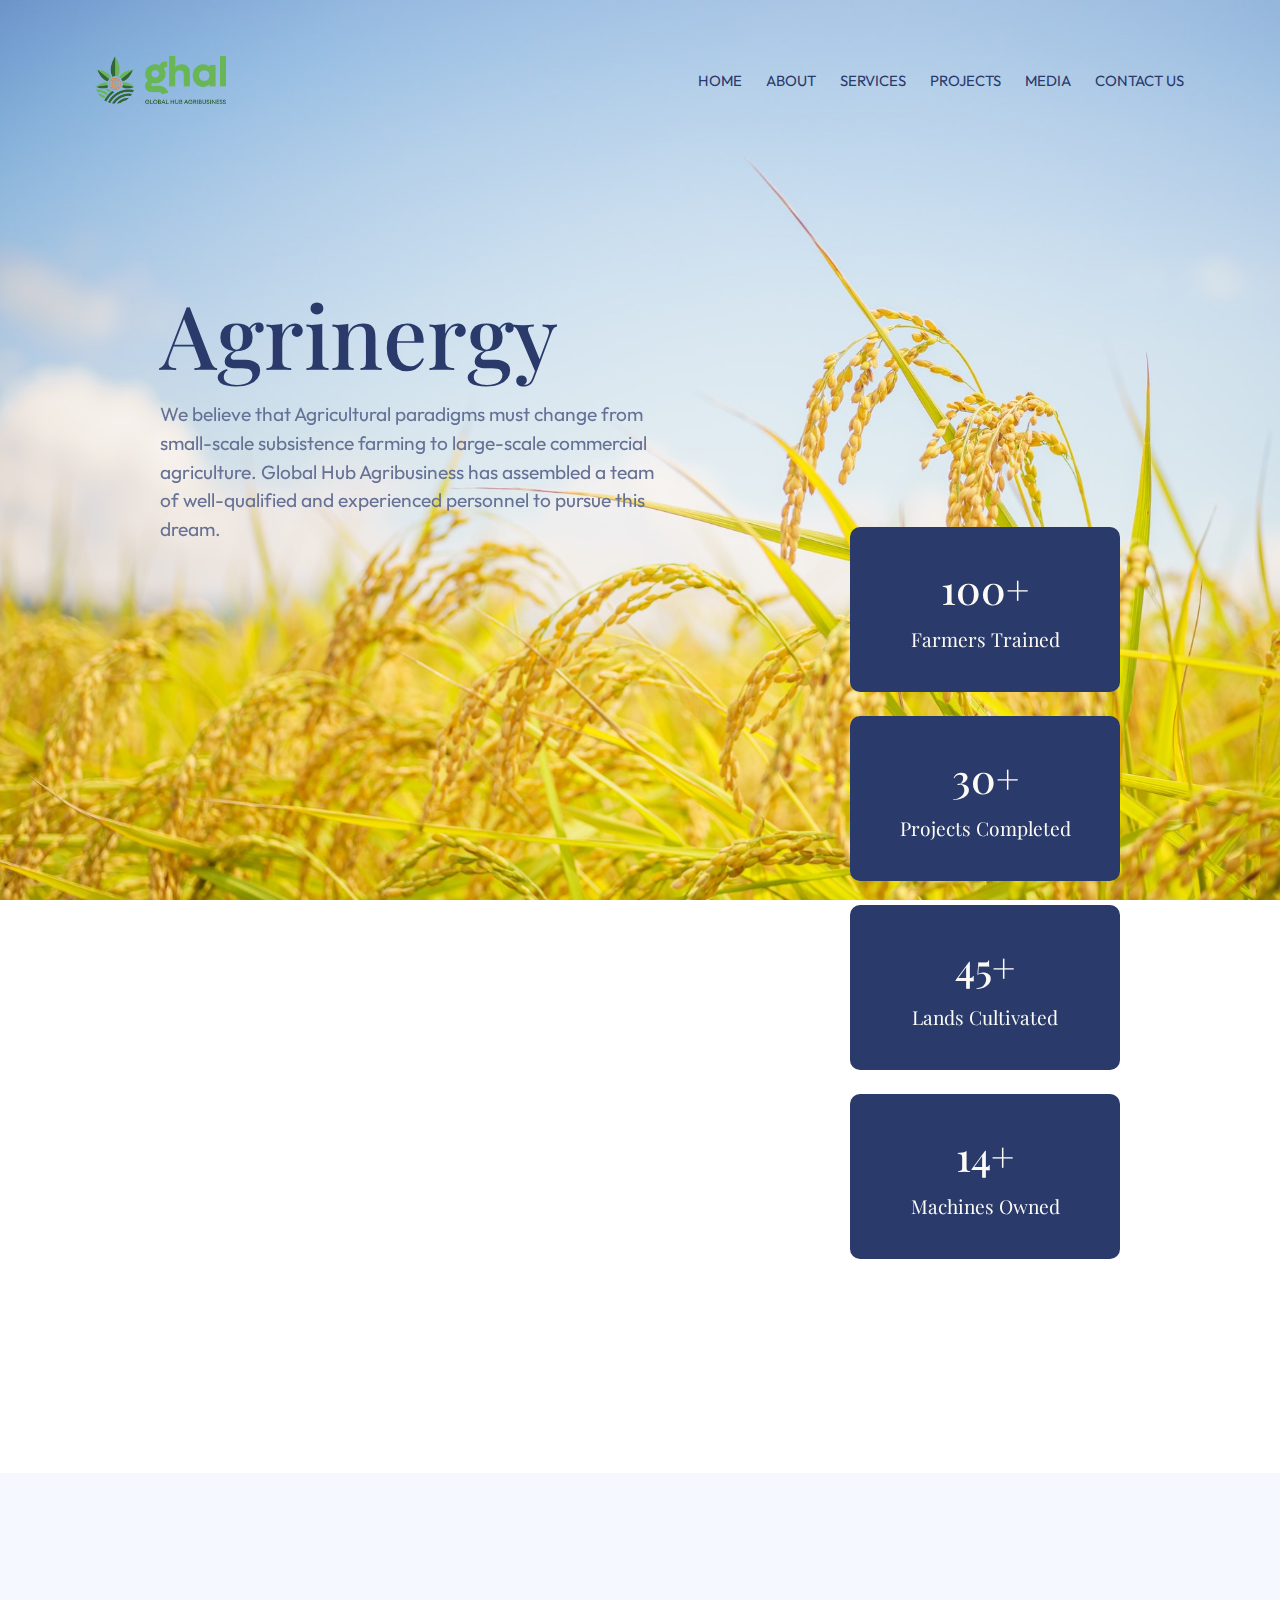
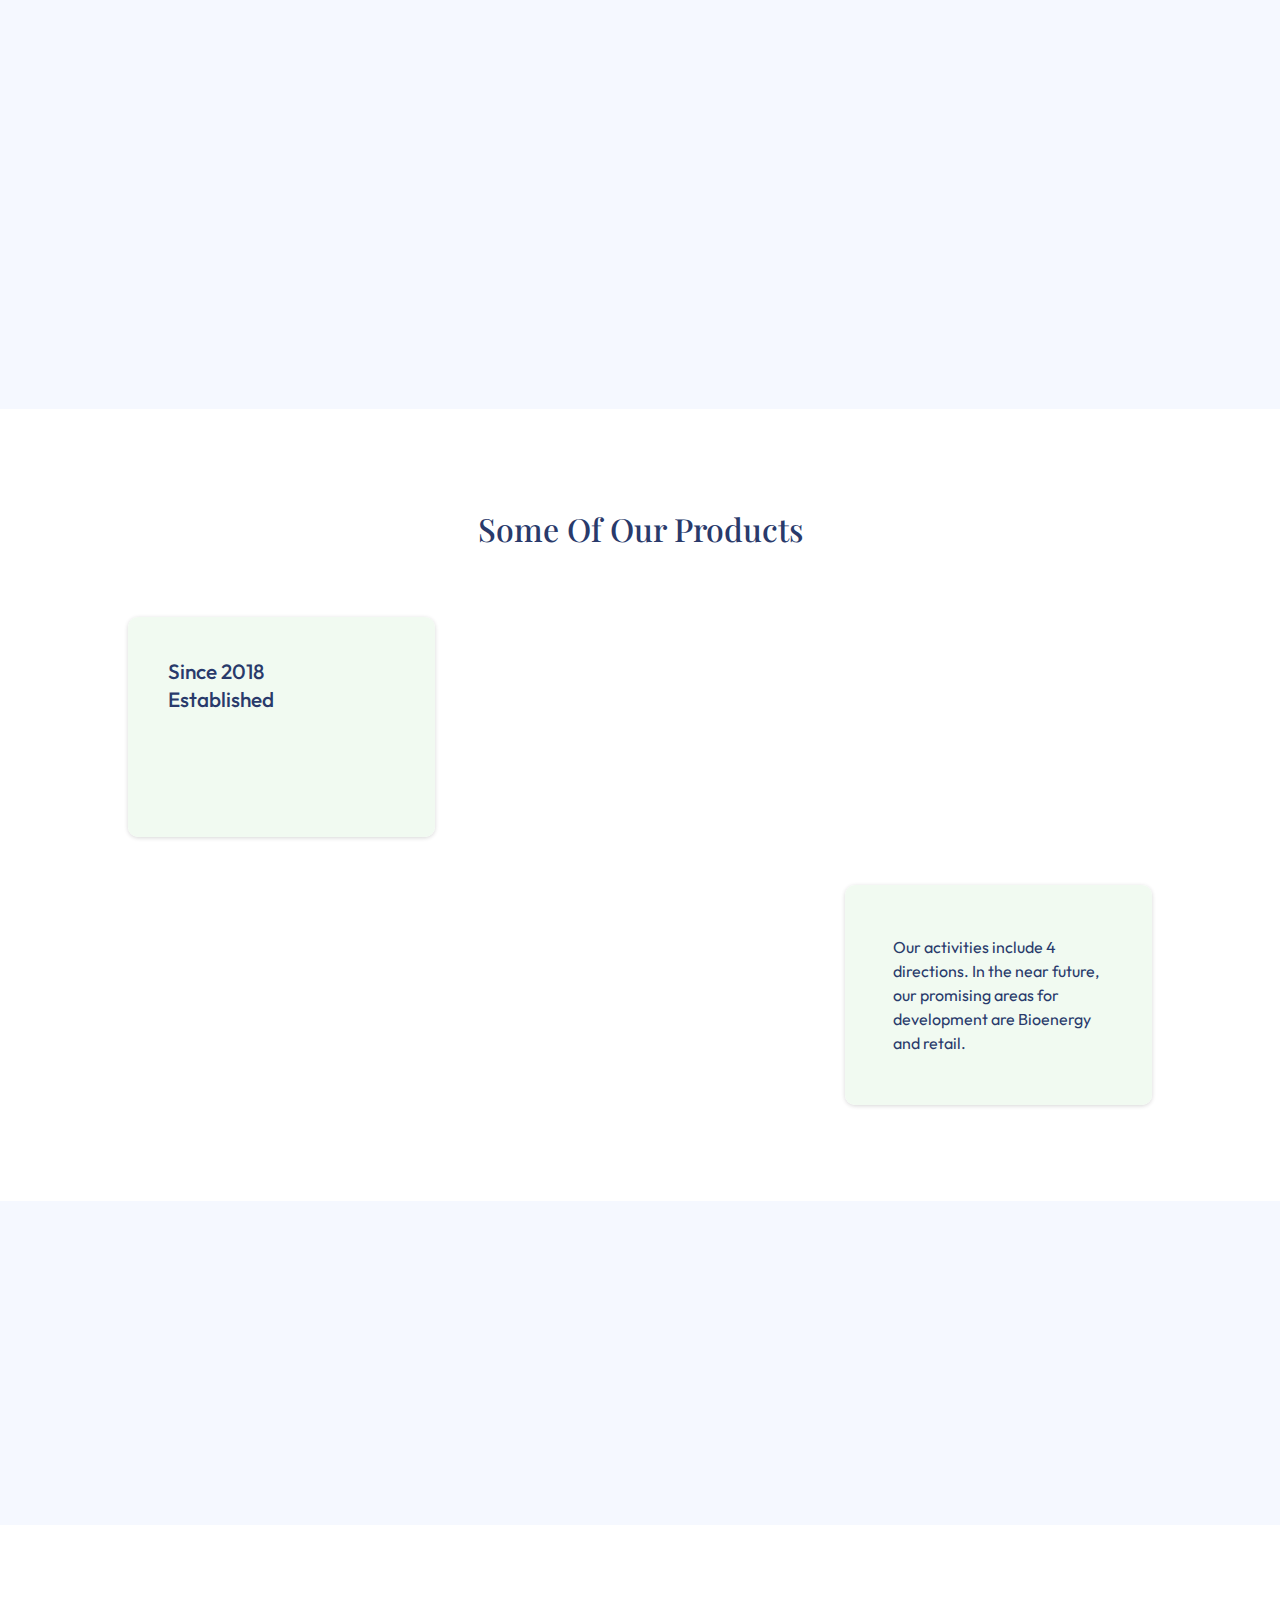
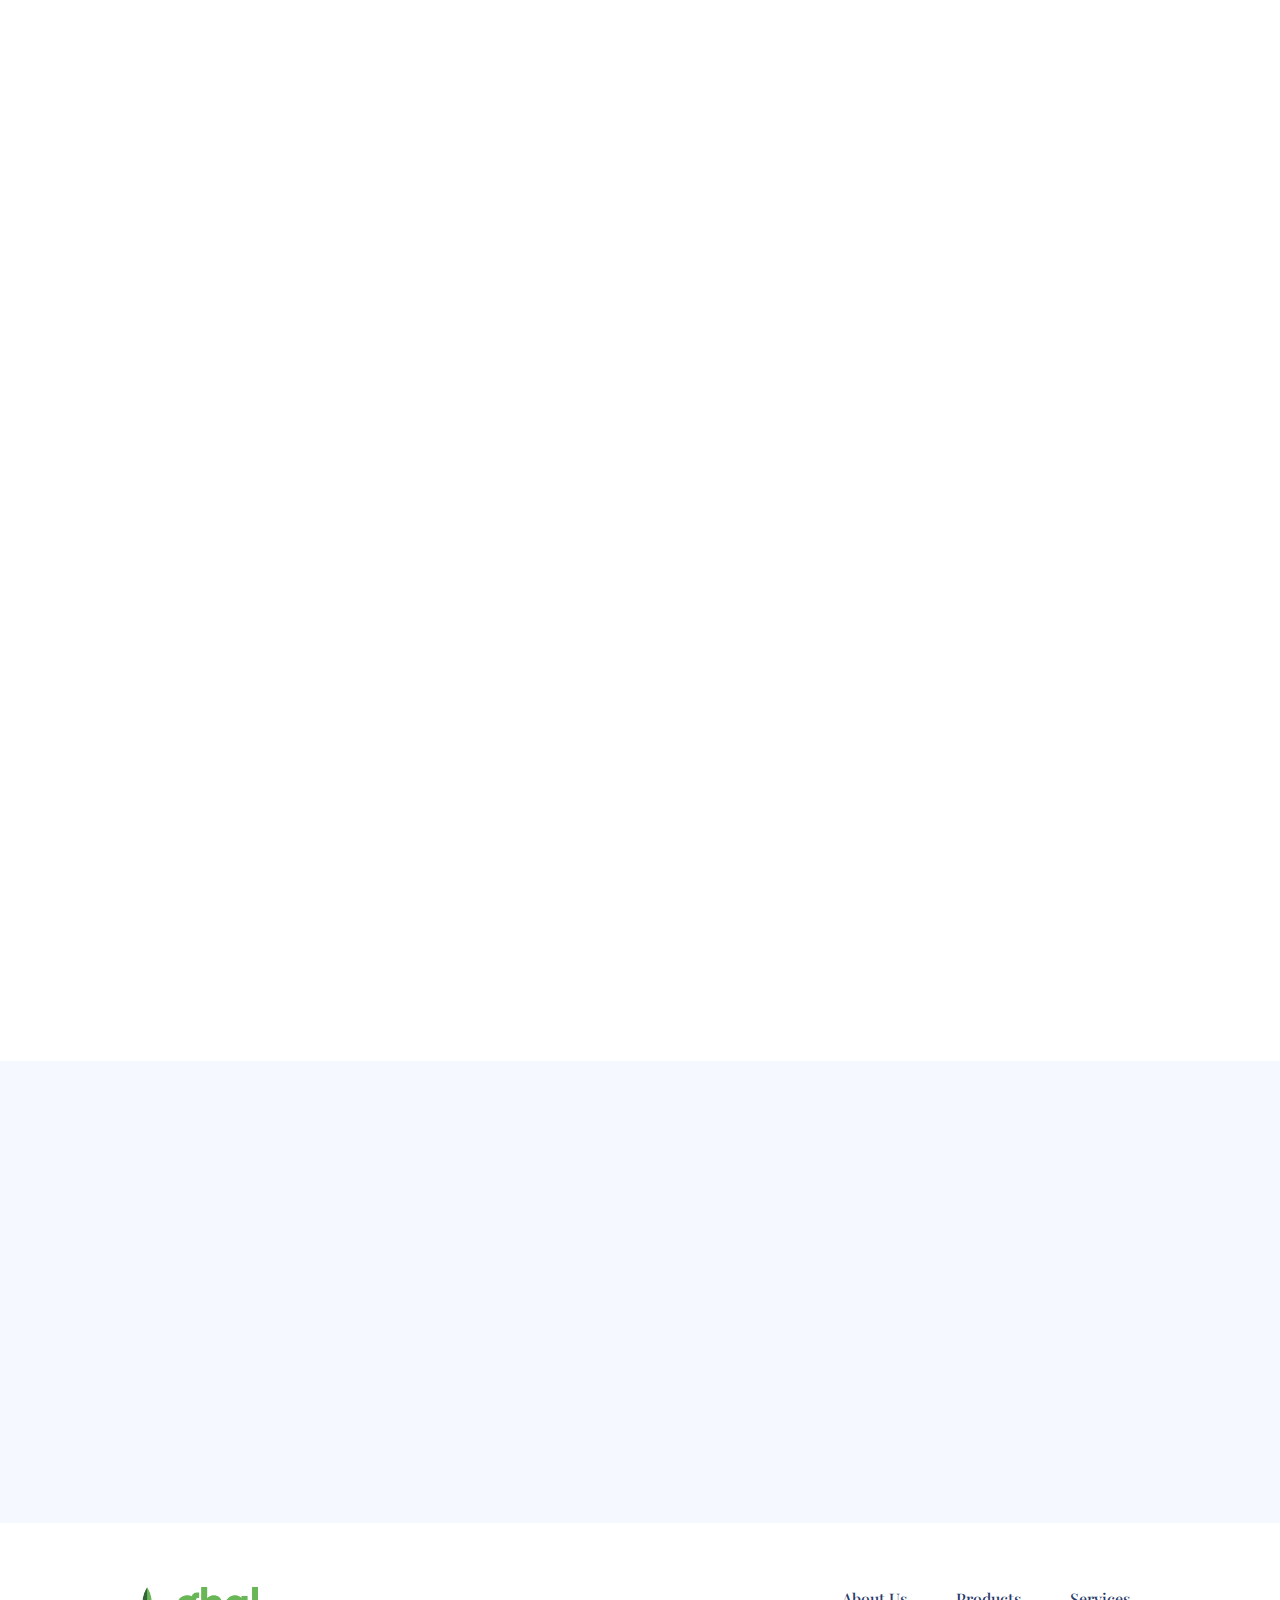
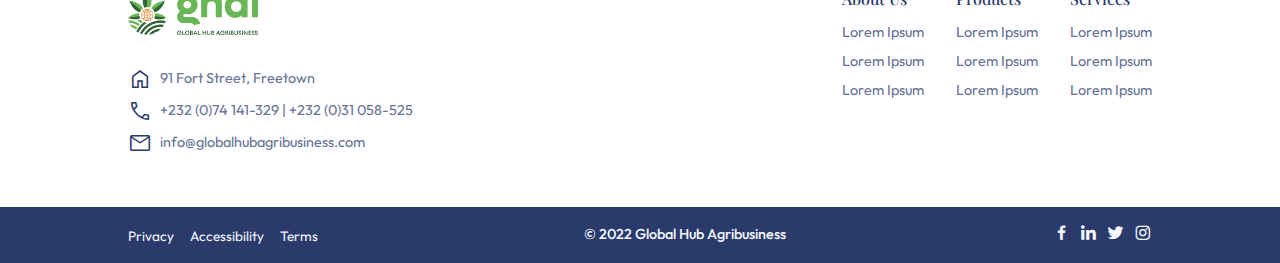
==== commit ab2d7f4b: "Content Commit" ====
--- a/index.html
+++ b/index.html
@@ -43,7 +43,7 @@
   </head>
   <body>
     <!-- ===== HEADER SECTION =====-->
-    <header>
+    <header class="header">
       <nav class="nav">
         <div class="nav-logo">
           <a href="index.html"
@@ -92,7 +92,10 @@
             data-aos-duration="2000"
             data-aos-delay="300"
           >
-            Lorem ipsum dolor sit, amet consectetur adipisicing elit.
+            We believe that Agricultural paradigms must change from small-scale
+            subsistence farming to large-scale commercial agriculture. Global
+            Hub Agribusiness has assembled a team of well-qualified and
+            experienced personnel to pursue this dream.
           </p>
         </div>
       </div>
@@ -110,10 +113,13 @@
             data-aos-duration="2000"
             data-aos-delay="300"
           >
-            Lorem ipsum dolor sit amet, consectetur adipisicing elit. Laudantium
-            voluptatem nobis quae perferendis, eum blanditiis ratione provident
-            iste, cupiditate at asperiores. Illo repudiandae qui temporibus. Quo
-            sunt enim ad tempore!
+            Established in 2018 as a company and incorporated in 2020, our
+            personnel had successfully managed several projects and businesses
+            in Sierra Leone in their former employment and has vast experience
+            in Agriculture and project management. Our firm intends to employ
+            much local staff and invest in their development through education,
+            training, expertise, and economic empowerment to help change
+            people's lives.
           </p>
 
           <button
@@ -172,8 +178,7 @@
             <div class="hal-data">
               <h4>Publications & Certificates</h4>
               <p>
-                Lorem ipsum dolor sit amet consectetur adipisicing elit.
-                Nostrum, repellat.
+                We have been published in "adipisicing elit. Nostrum, repellat."
               </p>
             </div>
           </div>
@@ -182,10 +187,10 @@
         <div class="ha-content" data-aos="fade-left" data-aos-duration="2000">
           <h4>About Us</h4>
           <p>
-            Lorem ipsum dolor sit amet consectetur, adipisicing elit. Dolorem
-            doloremque illum veniam? Libero, adipisci iste? Placeat unde porro
-            suscipit asperiores rerum consequuntur natus? Incidunt, tempora
-            quae. Aliquam perspiciatis quidem et.
+            Global Hub Agribusiness Ltd is among the fastest-growing indigenous
+            base agricultural companies engaged in producing rice, sorghum,
+            maize, biogas, organic fertilizer, and other cash crops to exploit
+            the ever-increased market demands.
           </p>
 
           <button class="hac-btn">Learn More</button>
@@ -203,15 +208,15 @@
         <div class="hpr-cards">
           <div class="hprc">
             <h4>
-              Since 1996 <br />
+              Since 2018 <br />
               Established
             </h4>
           </div>
 
           <div class="hprc hprc-2" data-aos="fade-up" data-aos-duration="2000">
             <h4>
-              Grain <br />
-              Farming
+              Food <br />
+              Commodities
             </h4>
             <span class="material-symbols-outlined hprc-arrow">
               trending_flat
@@ -225,7 +230,7 @@
             data-aos-delay="300"
           >
             <h4>
-              Fertilizer <br />
+              Biomass & Fertilizer <br />
               Production
             </h4>
             <span class="material-symbols-outlined hprc-arrow">
@@ -240,8 +245,8 @@
             data-aos-delay="400"
           >
             <h4>
-              Compound Feed <br />
-              Production
+              Training <br />
+              Services
             </h4>
             <span class="material-symbols-outlined hprc-arrow">
               trending_flat
@@ -255,8 +260,8 @@
             data-aos-delay="500"
           >
             <h4>
-              Farming <br />
-              Equipment
+              Machine <br />
+              Services
             </h4>
             <span class="material-symbols-outlined hprc-arrow">
               trending_flat
@@ -266,7 +271,7 @@
           <div class="hprc hprc-6">
             <p>
               Our activities include 4 directions. In the near future, our
-              promising areas for development are genetics and retail
+              promising areas for development are Bioenergy and retail.
             </p>
           </div>
         </div>
@@ -285,8 +290,9 @@
             data-aos-duration="2000"
             data-aos-delay="300"
           >
-            Our activities include 4 directions. In the near future, our
-            promising areas for development are genetics and retail.
+            We are in the business of making our products and services viable
+            for our stakeholders at various levels. By being part of the Global
+            Hub brand, you're putting yourself on the path of profit.
           </p>
         </div>
 
--- a/assets/css/style.css
+++ b/assets/css/style.css
@@ -112,8 +112,8 @@
 }
 
 .hero-content p {
-  width: 75%;
-  font-size: 1.3rem;
+  width: 50%;
+  font-size: 1.2rem;
   color: var(--secondary-blue);
 }
 
@@ -144,7 +144,7 @@
   justify-content: center;
   align-items: flex-start;
   flex-direction: column;
-  row-gap: 1.5rem;
+  row-gap: var(--mb-1);
 }
 
 .hp-content h3 {
@@ -980,6 +980,8 @@
   display: flex;
   justify-content: space-between;
   align-items: center;
+  flex-wrap: wrap;
+  row-gap: var(--mb-3);
 }
 
 .at-card {
@@ -1055,7 +1057,7 @@
   padding: 0;
   align-items: flex-start;
   flex-direction: column;
-  row-gap: var(--mb-2);
+  row-gap: var(--mb-1-5);
 }
 
 .a-cta__text {
@@ -2067,8 +2069,8 @@
   }
 
   .hero-content p {
-    width: 60%;
-    font-size: 1.2rem;
+    width: 90%;
+    font-size: 1rem;
     line-height: 24px;
     text-align: center;
   }
@@ -2106,6 +2108,7 @@
     line-height: 25px;
     text-align: center;
     margin: 0;
+    margin-bottom: var(--mb-0-25);
   }
 
   .hp-btn {
@@ -2609,7 +2612,7 @@
     padding: 0;
     align-items: center;
     flex-direction: column;
-    row-gap: var(--mb-3);
+    row-gap: var(--mb-2);
   }
 
   .a-cta__text {
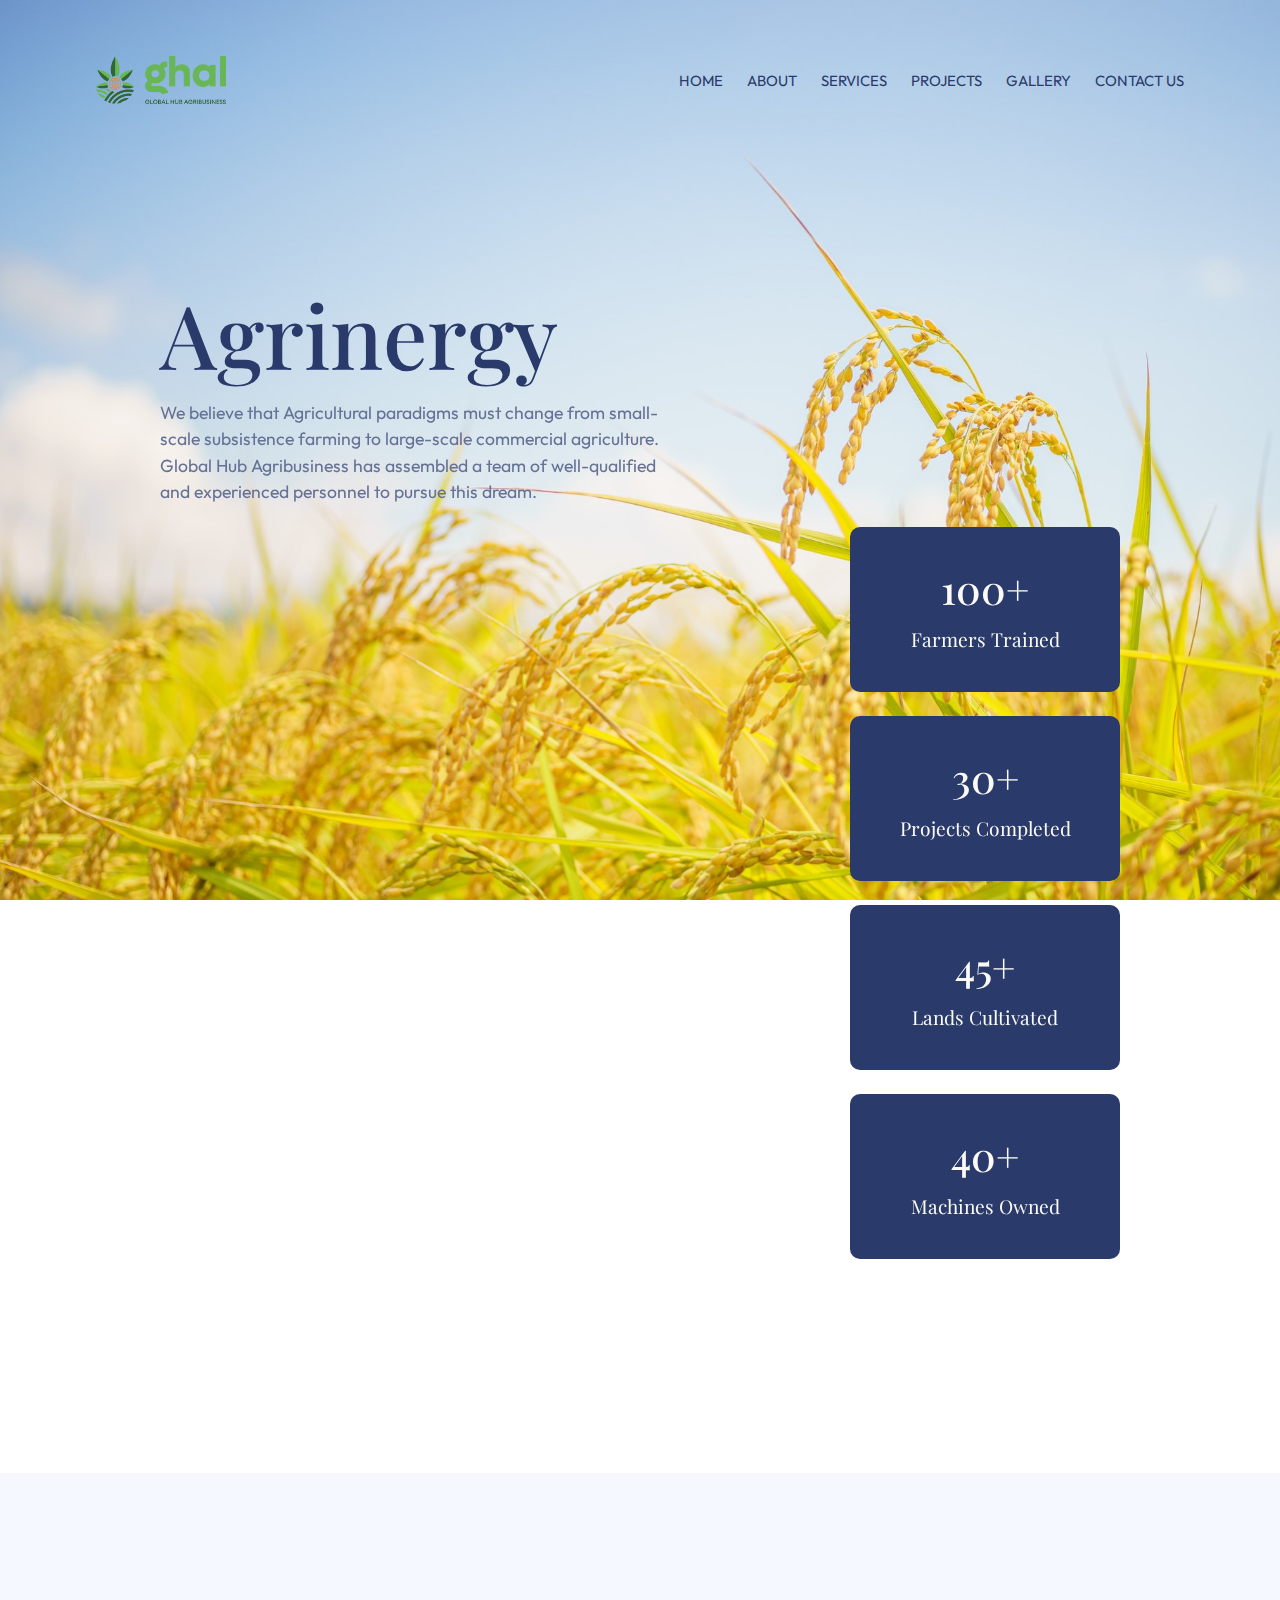
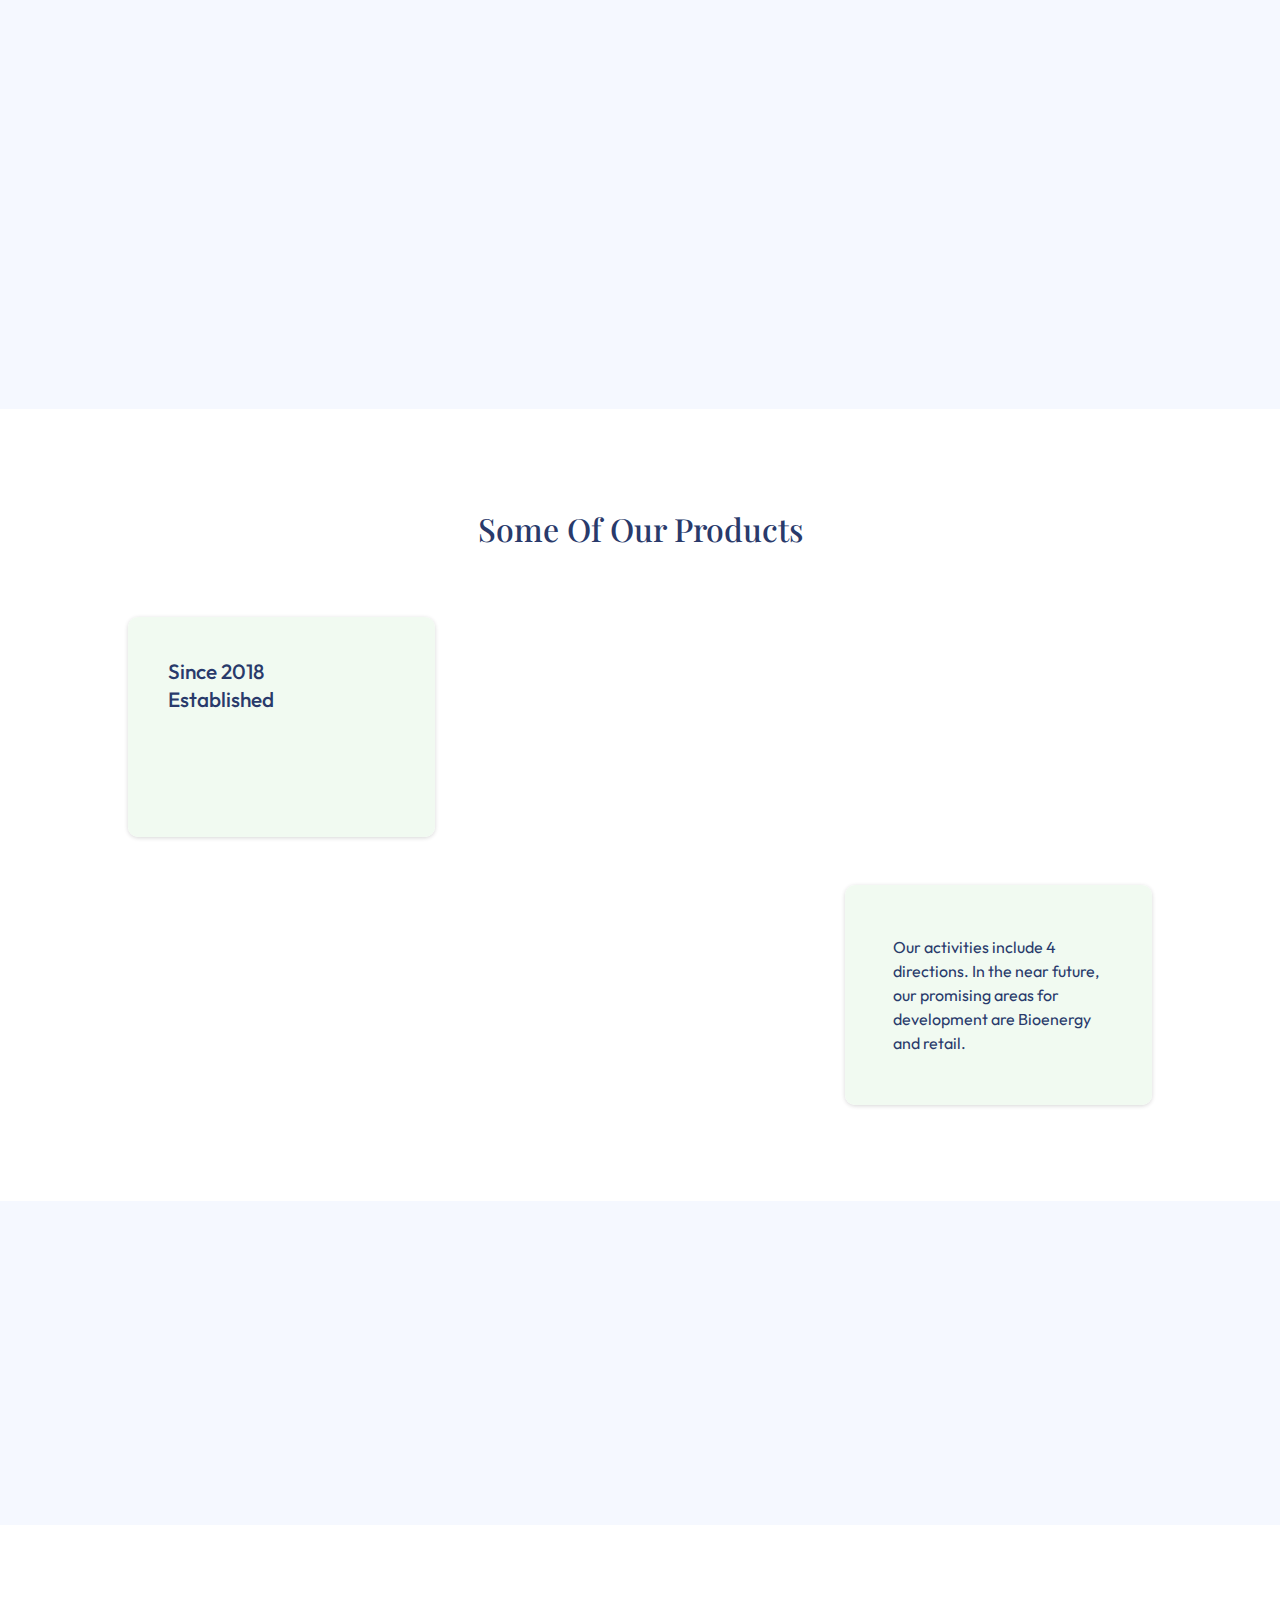
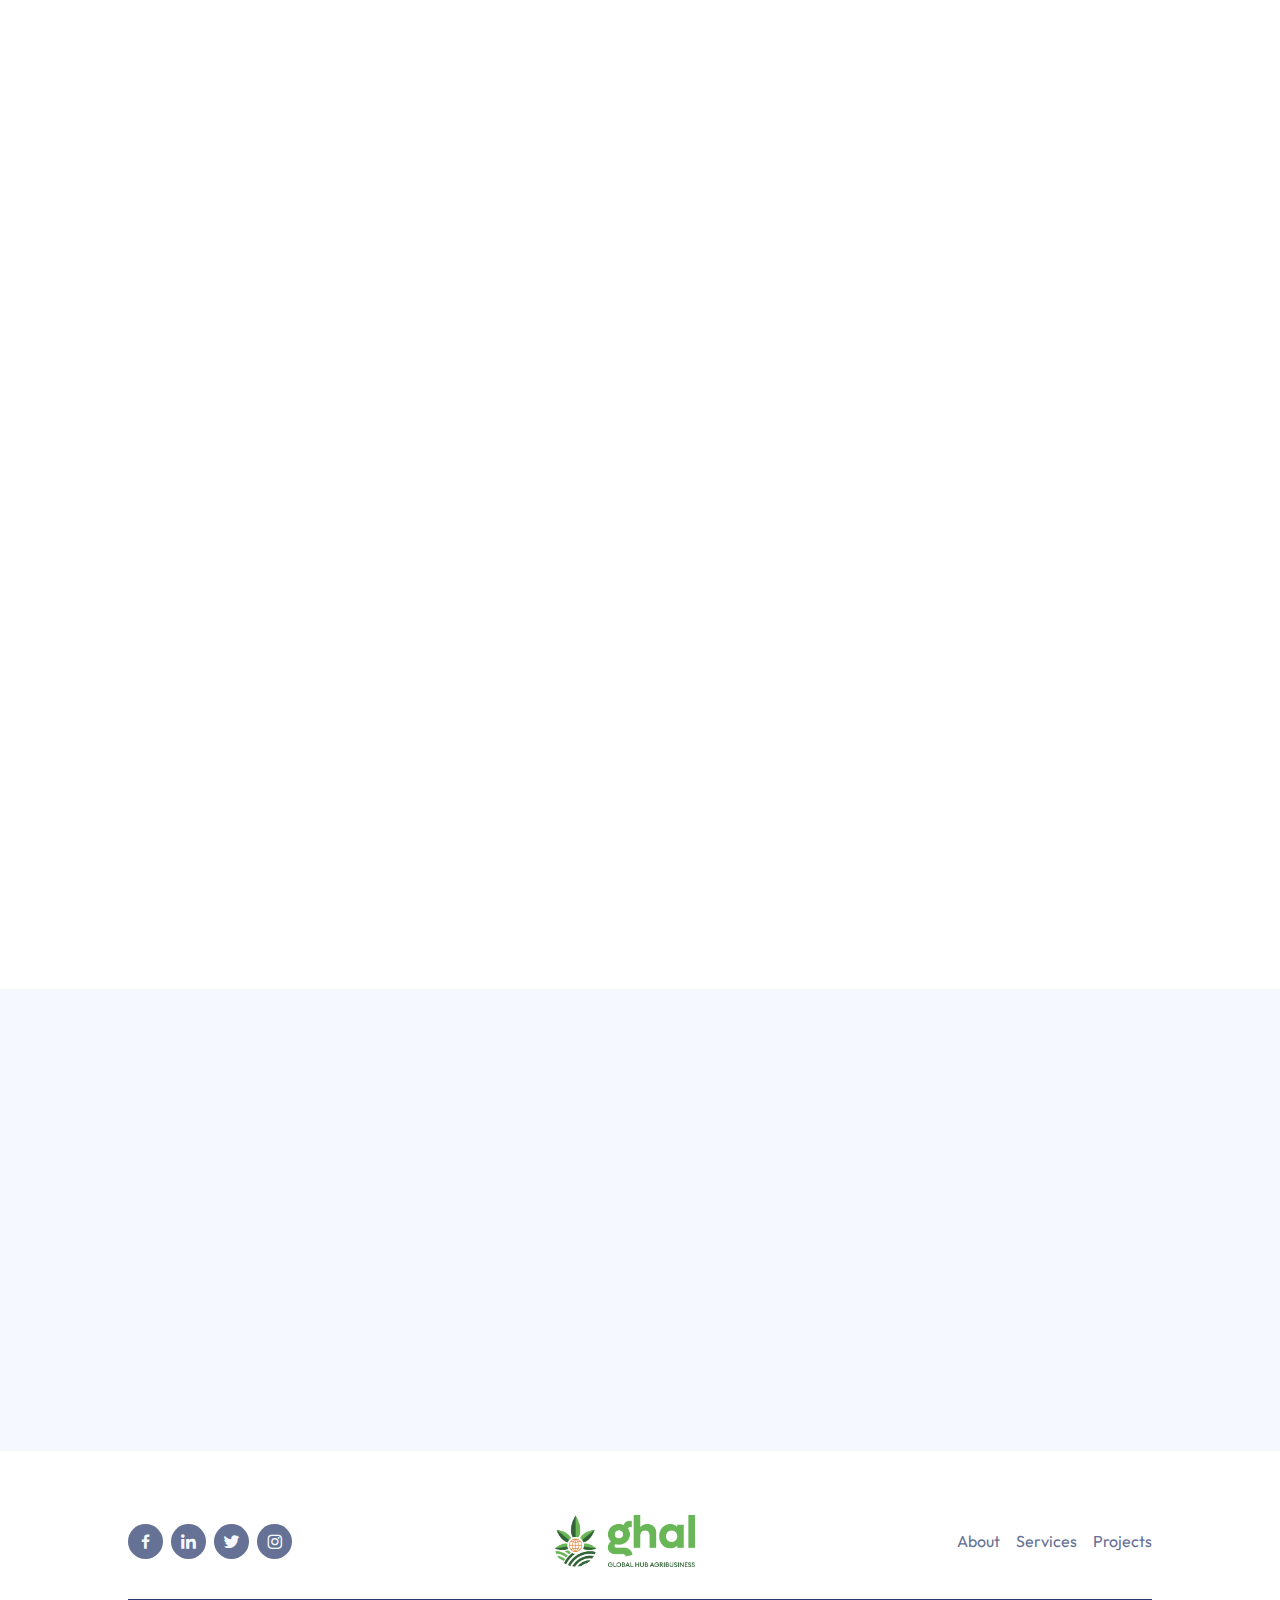
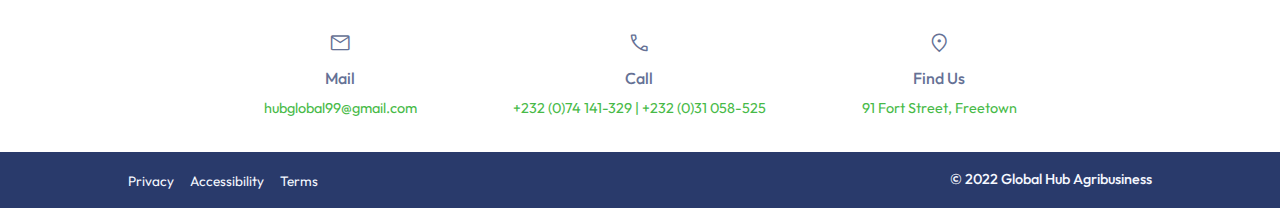
==== commit a4309dc0: "Content Commit" ====
--- a/index.html
+++ b/index.html
@@ -68,7 +68,7 @@
             <li class="nav-link"><a href="about.html">About</a></li>
             <li class="nav-link"><a href="services.html">Services</a></li>
             <li class="nav-link"><a href="projects.html">Projects</a></li>
-            <li class="nav-link"><a href="gallery.html">Media</a></li>
+            <li class="nav-link"><a href="gallery.html">Gallery</a></li>
             <li class="nav-link"><a href="contact.html">Contact Us</a></li>
           </ul>
         </div>
@@ -149,7 +149,7 @@
           </div>
 
           <div class="hpc">
-            <h3>14+</h3>
+            <h3>40+</h3>
             <p>Machines Owned</p>
           </div>
         </div>
@@ -314,10 +314,9 @@
           <div class="hvc-data">
             <h3>Ecology</h3>
             <p>
-              Lorem ipsum dolor sit amet consectetur, adipisicing elit.
-              Laudantium similique, accusantium nemo eum odit unde perspiciatis
-              veniam fugiat fuga totam! Itaque odio autem eveniet nesciunt,
-              reiciendis reprehenderit at voluptates deleniti?
+              We promote fair farming practices to strengthen our agricultural
+              activities and effectively adapt our food system to changing
+              climatic conditions and economic realities.
             </p>
           </div>
         </div>
@@ -331,10 +330,10 @@
           <div class="hvc-data">
             <h3>Quality</h3>
             <p>
-              Lorem ipsum dolor sit amet consectetur, adipisicing elit.
-              Laudantium similique, accusantium nemo eum odit unde perspiciatis
-              veniam fugiat fuga totam! Itaque odio autem eveniet nesciunt,
-              reiciendis reprehenderit at voluptates deleniti?
+              Our Sustainable farming practices promote more ingenious food
+              production and consumption, i.e., no negative impacts on the
+              environment and health. We ensure food safety and fight food
+              waste.
             </p>
           </div>
         </div>
@@ -348,10 +347,11 @@
           <div class="hvc-data">
             <h3>Safety</h3>
             <p>
-              Lorem ipsum dolor sit amet consectetur, adipisicing elit.
-              Laudantium similique, accusantium nemo eum odit unde perspiciatis
-              veniam fugiat fuga totam! Itaque odio autem eveniet nesciunt,
-              reiciendis reprehenderit at voluptates deleniti?
+              Keeping our products safe is a complex process that starts on the
+              farm and ends with the consumer. At G.H.A.L., our product control
+              system conforms to International and National food safety and
+              quality requirements and safe work procedures to reduce the risk
+              to the health and safety workplace.
             </p>
           </div>
         </div>
@@ -365,10 +365,10 @@
           <div class="hvc-data">
             <h3>Development</h3>
             <p>
-              Lorem ipsum dolor sit amet consectetur, adipisicing elit.
-              Laudantium similique, accusantium nemo eum odit unde perspiciatis
-              veniam fugiat fuga totam! Itaque odio autem eveniet nesciunt,
-              reiciendis reprehenderit at voluptates deleniti?
+              Our sustainable way of practicing agriculture contributes to
+              resilience, rural development, and fighting poverty and hunger by
+              capacitating livelihoods in safe, healthy, and economically viable
+              communities.
             </p>
           </div>
         </div>
@@ -393,7 +393,11 @@
 
         <div class="hcu-cards">
           <div class="hcuc" data-aos="fade-up" data-aos-duration="2000">
-            <img src="assets/img/logos/logo-5.svg" alt="" />
+            <img
+              src="assets/img/logos/ministry-of-agriculture.png"
+              alt=""
+              title="Ministry Of Agriculture & Forestry"
+            />
           </div>
 
           <div
@@ -402,7 +406,7 @@
             data-aos-duration="2000"
             data-aos-delay="300"
           >
-            <img src="assets/img/logos/logo-2.svg" alt="" />
+            <img src="assets/img/logos/logo-5.svg" alt="" />
           </div>
 
           <div
@@ -432,57 +436,50 @@
     <footer>
       <div class="footer-container">
         <div class="f-header">
+          <div class="f-social">
+            <a href=""><i class="bx bxl-facebook"></i></a>
+            <a href=""><i class="bx bxl-linkedin"></i></a>
+            <a href=""><i class="bx bxl-twitter"></i></a>
+            <a href=""><i class="bx bxl-instagram"></i></a>
+          </div>
+
           <div class="f-header-logo">
             <a href="index.html"
               ><img src="assets/img/ghal-logo/ghal-logo-main.png" alt=""
             /></a>
           </div>
-          <p>
-            <span class="fh-sub"
-              ><span class="material-symbols-outlined f-icon"> home </span>91
-              Fort Street, Freetown</span
-            >
-
-            <span class="fh-sub"
-              ><span class="material-symbols-outlined f-icon"> call </span> +232
-              (0)74 141-329 | +232 (0)31 058-525</span
-            >
-
-            <span class="fh-sub">
-              <span class="material-symbols-outlined f-icon"> mail </span
-              >info@globalhubagribusiness.com</span
-            >
-          </p>
-
-          <!-- <button class="footer-button">Contact Us</button> -->
-        </div>
-
-        <div class="f-list">
-          <div class="fl-about">
-            <h3>About Us</h3>
-            <ul>
-              <li><a href="">Lorem Ipsum</a></li>
-              <li><a href="">Lorem Ipsum</a></li>
-              <li><a href="">Lorem Ipsum</a></li>
-            </ul>
-          </div>
-
-          <div class="fl-products">
-            <h3>Products</h3>
-            <ul>
-              <li><a href="">Lorem Ipsum</a></li>
-              <li><a href="">Lorem Ipsum</a></li>
-              <li><a href="">Lorem Ipsum</a></li>
-            </ul>
-          </div>
-
-          <div class="fl-services">
-            <h3>Services</h3>
-            <ul>
-              <li><a href="">Lorem Ipsum</a></li>
-              <li><a href="">Lorem Ipsum</a></li>
-              <li><a href="">Lorem Ipsum</a></li>
-            </ul>
+
+          <ul class="footer-list">
+            <li class="footer-link"><a href="about.html">About</a></li>
+            <li class="footer-link"><a href="services.html">Services</a></li>
+            <li class="footer-link"><a href="projects.html">Projects</a></li>
+            <!-- <li class="footer-link"><a href="contact.html">Contact Us</a></li> -->
+          </ul>
+        </div>
+
+        <div class="f-contact">
+          <div class="fc-card">
+            <span class="material-symbols-outlined f-icon"> mail </span>
+            <h5>Mail</h5>
+            <p>
+              <a href="mailto:hubglobal99@gmail.com">hubglobal99@gmail.com</a>
+            </p>
+          </div>
+
+          <div class="fc-card">
+            <span class="material-symbols-outlined f-icon"> call </span>
+            <h5>Call</h5>
+            <p>
+              <a href="tel:+232 74 141 329"
+                >+232 (0)74 141-329 | +232 (0)31 058-525</a
+              >
+            </p>
+          </div>
+
+          <div class="fc-card">
+            <span class="material-symbols-outlined f-icon"> location_on </span>
+            <h5>Find Us</h5>
+            <p>91 Fort Street, Freetown</p>
           </div>
         </div>
       </div>
@@ -495,13 +492,6 @@
         </div>
 
         <h3>© 2022 Global Hub Agribusiness</h3>
-
-        <div class="f-mini__social">
-          <a href=""><i class="bx bxl-facebook"></i></a>
-          <a href=""><i class="bx bxl-linkedin"></i></a>
-          <a href=""><i class="bx bxl-twitter"></i></a>
-          <a href=""><i class="bx bxl-instagram"></i></a>
-        </div>
       </div>
     </footer>
 
--- a/assets/css/base.css
+++ b/assets/css/base.css
@@ -297,40 +297,47 @@
   width: 100vw;
   height: auto;
   display: flex;
-  justify-content: center;
+  justify-content: flex-end;
   align-items: center;
   flex-direction: column;
-  padding: var(--mb-4) 8rem;
+  padding: var(--mb-4) 0;
+  padding-bottom: 0;
   background-color: var(--white);
-  padding-bottom: 6.5rem;
+  /* padding-bottom: 6.5rem; */
+  /* border: 1px red solid; */
 }
 
 .footer-container {
   width: 100%;
   height: auto;
   display: flex;
+  justify-content: center;
+  align-items: center;
+  flex-direction: column;
+  /* border: 1px yellow solid; */
+  padding: 0 var(--mb-8);
+  padding-bottom: var(--mb-2);
+}
+
+.f-header {
+  width: 100%;
+  height: auto;
+  display: flex;
   justify-content: space-between;
-  align-items: flex-start;
-  /* border: 1px fuchsia solid; */
-}
-
-.f-header {
-  flex: 0 0 auto;
-  height: auto;
-  display: flex;
-  justify-content: center;
-  align-items: flex-start;
-  flex-direction: column;
-  row-gap: var(--mb-2);
-}
-
-.f-header h3 {
+  align-items: center;
+  column-gap: var(--mb-4);
+  /* border: 1px orange solid; */
+  padding-bottom: var(--mb-2);
+  border-bottom: 1px var(--primary-blue) solid;
+}
+
+/* .f-header h3 {
   font-size: var(--fs-1-5);
   font-weight: 500;
   font-family: var(--title-font);
   color: var(--primary-blue);
   text-align: left;
-}
+} */
 
 .f-header-logo {
   flex: 0 0 auto;
@@ -341,22 +348,137 @@
 }
 
 .f-header-logo img {
-  width: 130px;
+  width: 140px;
   display: flex;
   justify-content: flex-start;
   align-items: center;
   object-fit: cover;
 }
 
-.f-header p {
-  width: auto;
-  height: auto;
-  display: flex;
-  justify-content: center;
-  align-items: flex-start;
+.f-social {
+  flex: 0 0 auto;
+  height: auto;
+  display: flex;
+  justify-content: center;
+  align-items: center;
+  column-gap: var(--mb-0-5);
+  margin: 0;
+  padding: 0;
+}
+
+.f-social a {
+  width: fit-content;
+  height: fit-content;
+  display: flex;
+  justify-content: center;
+  align-items: center;
+  margin: 0;
+  padding: var(--mb-0-5);
+  border-radius: 50%;
+  background-color: var(--secondary-blue);
+}
+
+.f-social a i {
+  font-size: 1.2rem;
+  color: var(--light-blue);
+  transition: all 0.3s ease;
+}
+
+.f-social a i:hover {
+  color: var(--primary-green);
+}
+
+.footer-list {
+  flex: 0 0 auto;
+  height: auto;
+  padding: 0;
+  display: flex;
+  justify-content: flex-end;
+  align-items: center;
+  column-gap: var(--mb-1);
+  margin: 0;
+  /* border: 1px orange solid; */
+}
+
+.footer-list li {
+  flex: 0 auto;
+  height: auto;
+  display: flex;
+  justify-content: center;
+  align-items: center;
+  /* border: 1px yellow solid; */
+}
+
+.footer-list li a {
+  font-size: var(--fs-1);
+  color: var(--secondary-blue);
+  font-weight: 400;
+  transition: all 0.3s ease;
+  padding: 0;
+  margin: 0;
+  border-bottom: 1.5px transparent solid;
+}
+
+.footer-list li a:hover {
+  border-bottom: 1.5px var(--primary-green) solid;
+}
+
+.f-contact {
+  width: 100%;
+  height: auto;
+  display: flex;
+  justify-content: center;
+  align-items: center;
+  column-gap: var(--mb-6);
+  /* border: 1px red solid; */
+  padding-top: var(--mb-2);
+}
+
+.fc-card {
+  flex: 0 0 auto;
+  height: auto;
+  display: flex;
+  justify-content: center;
+  align-items: center;
   flex-direction: column;
   row-gap: var(--mb-0-5);
+}
+
+/* .fc-card:first-child {
+  flex: 0 0 20%;
+} */
+
+.fc-card span {
+  font-size: 1.4rem;
+  color: var(--secondary-blue);
+  display: flex;
+  justify-content: center;
+  align-items: center;
   margin-bottom: var(--mb-0-25);
+}
+
+.fc-card h5 {
+  font-size: var(--fs-1);
+  color: var(--secondary-blue);
+  font-weight: 500;
+  padding: 0;
+  margin: 0;
+}
+
+.fc-card p {
+  font-size: 0.9rem;
+  color: var(--primary-green);
+  font-weight: 400;
+  padding: 0;
+  margin: 0;
+}
+
+.fc-card p a {
+  font-size: 0.9rem;
+  color: var(--primary-green);
+  font-weight: 400;
+  padding: 0;
+  margin: 0;
 }
 
 .fh-sub {
@@ -366,64 +488,13 @@
   justify-content: flex-start;
   align-items: center;
   column-gap: var(--mb-0-5);
-  font-size: 0.9rem;
+  font-size: 0.85rem;
   color: var(--secondary-blue);
 }
 
-.f-icon {
-  font-size: 0.5rem;
+.fh-sub span {
+  font-size: 1.2rem;
   color: var(--primary-blue);
-}
-
-.f-list {
-  flex: 0 0 auto;
-  height: auto;
-  display: flex;
-  justify-content: center;
-  align-items: center;
-  column-gap: var(--mb-2);
-  /* border: 1px teal solid; */
-}
-
-.f-list > div {
-  flex: 0 0 auto;
-  display: flex;
-  justify-content: center;
-  align-items: flex-start;
-  flex-direction: column;
-  row-gap: var(--mb-0-5);
-  /* border: 1px dodgerblue solid; */
-}
-
-.f-list > div h3 {
-  font-size: var(--fs-1);
-  font-weight: 500;
-  font-family: var(--title-font);
-  color: var(--primary-blue);
-  text-align: left;
-}
-
-.f-list ul {
-  flex: 0 0 auto;
-  height: auto;
-  padding: 0;
-  display: flex;
-  justify-content: center;
-  align-items: flex-start;
-  flex-direction: column;
-  row-gap: var(--mb-0-25);
-  margin: 0;
-  /* border: 1px orange solid; */
-}
-
-.f-list ul li a {
-  font-size: 0.9rem;
-  color: var(--secondary-blue);
-  font-weight: 400;
-}
-
-.f-list ul li a:hover {
-  border-bottom: 1.5px var(--primary-green) solid;
 }
 
 .footer-button {
@@ -438,10 +509,10 @@
 }
 
 .footer-mini {
-  position: absolute;
+  /* position: absolute;
   bottom: 0;
   left: 0;
-  right: 0;
+  right: 0; */
   padding: var(--mb-1) var(--mb-8);
   width: 100%;
   height: auto;
@@ -451,8 +522,7 @@
   background-color: var(--primary-blue);
 }
 
-.f-mini__data,
-.f-mini__social {
+.f-mini__data {
   flex: 0 0 auto;
   height: auto;
   display: flex;
@@ -460,11 +530,6 @@
   align-items: center;
   column-gap: var(--mb-1);
 }
-
-.f-mini__social {
-  column-gap: var(--mb-0-5);
-}
-
 .footer-mini h3 {
   font-size: 0.9rem;
   color: var(--light-blue);
@@ -483,16 +548,6 @@
 
 .f-mini__data p {
   margin-right: var(--mb-2);
-}
-
-.f-mini__social a i {
-  font-size: 1.2rem;
-  color: var(--light-blue);
-  transition: all 0.3s ease;
-}
-
-.f-mini__social a i:hover {
-  color: var(--primary-green);
 }
 
 /* MEDIA QUERY SECTION */
@@ -605,8 +660,7 @@
 
   /*========== FOOTER SECTION ==========*/
   footer {
-    padding: var(--mb-3);
-    padding-bottom: 15rem;
+    padding: var(--mb-4) 0 0 0;
   }
 
   .footer-container {
@@ -617,73 +671,88 @@
     align-items: center;
     flex-direction: column;
     row-gap: var(--mb-2);
+    padding: 0 var(--mb-4);
     /* border: 1px fuchsia solid; */
   }
 
   .f-header {
     flex: 0 0 auto;
     width: 100%;
-    align-items: center;
-    row-gap: var(--mb-2);
-  }
-
-  .f-header h3 {
-    line-height: 30px;
-    text-align: center;
-  }
-
-  .f-header p {
-    align-items: center;
+    justify-content: center;
+    flex-direction: column;
+    row-gap: var(--mb-4);
+  }
+
+  .f-header-logo img {
+    width: 120px;
+    justify-content: center;
+  }
+
+  .f-social a i {
+    font-size: var(--fs-1);
+  }
+
+  .f-social {
+    flex: 0 0 auto;
+    width: 100%;
+  }
+
+  .f-contact {
+    flex-direction: column;
+    column-gap: unset;
+    row-gap: var(--mb-3);
+    padding: 0;
+    padding-bottom: var(--mb-4);
+  }
+
+  .fc-card {
+    flex: 0 0 auto;
+    height: auto;
+    display: flex;
+    justify-content: center;
+    align-items: center;
+    flex-direction: column;
     row-gap: var(--mb-0-5);
+  }
+
+  /* .fc-card:first-child {
+    flex: 0 0 20%;
+  } */
+
+  .fc-card span {
+    font-size: 1.4rem;
+    color: var(--secondary-blue);
+    display: flex;
+    justify-content: center;
+    align-items: center;
     margin-bottom: var(--mb-0-25);
   }
 
-  .fh-sub {
+  .fc-card h5 {
+    font-size: var(--fs-1);
+    color: var(--secondary-blue);
+    font-weight: 500;
+    padding: 0;
+    margin: 0;
+  }
+
+  .fc-card p {
     font-size: 0.9rem;
-    color: var(--secondary-blue);
-    text-align: center;
-  }
-
-  .f-icon {
-    font-size: 0.5rem;
-    color: var(--primary-blue);
-  }
-
-  .f-list {
-    width: 100%;
-    align-items: center;
-    flex-direction: column;
-    row-gap: var(--mb-1-5);
-    /* column-gap: var(--mb-2); */
-    padding-top: var(--mb-2);
-    border-top: 2px var(--primary-green) solid;
-  }
-
-  .f-list > div {
-    align-items: center;
-
-    row-gap: var(--mb-0-25);
-    /* border: 1px dodgerblue solid; */
-  }
-
-  .f-list > div h3 {
-    font-size: var(--fs-1);
-    font-weight: 500;
-    font-family: var(--title-font);
-    color: var(--primary-blue);
-    text-align: center;
-  }
-
-  .f-list ul {
-    row-gap: 0;
-    /* border: 1px orange solid; */
+    color: var(--primary-green);
+    font-weight: 400;
+    padding: 0;
+    margin: 0;
+  }
+
+  .fc-card p a {
+    font-size: 0.9rem;
+    color: var(--primary-green);
+    font-weight: 400;
+    padding: 0;
+    margin: 0;
   }
 
   .footer-mini {
-    position: absolute;
-    bottom: 0;
-    left: 0;
-    right: 0;
     padding: var(--mb-2);
     justify-content: center;
     align-items: center;
@@ -692,18 +761,13 @@
     background-color: var(--primary-blue);
   }
 
-  .f-mini__data,
-  .f-mini__social {
+  .f-mini__data {
     flex: 0 0 auto;
     height: auto;
     display: flex;
     justify-content: center;
     align-items: center;
     column-gap: var(--mb-1);
-  }
-
-  .f-mini__social {
-    column-gap: var(--mb-0-5);
   }
 
   .footer-mini h3 {
@@ -725,14 +789,4 @@
   .f-mini__data p {
     margin-right: var(--mb-2);
   }
-
-  .f-mini__social a i {
-    font-size: 1.2rem;
-    color: var(--light-blue);
-    transition: all 0.3s ease;
-  }
-
-  .f-mini__social a i:hover {
-    color: var(--primary-green);
-  }
-}
+}
--- a/assets/css/style.css
+++ b/assets/css/style.css
@@ -113,7 +113,7 @@
 
 .hero-content p {
   width: 50%;
-  font-size: 1.2rem;
+  font-size: 1.1rem;
   color: var(--secondary-blue);
 }
 
@@ -999,7 +999,7 @@
 
 .at-card img {
   width: 100%;
-  height: auto;
+  height: 100%;
   display: flex;
   justify-content: center;
   align-items: center;
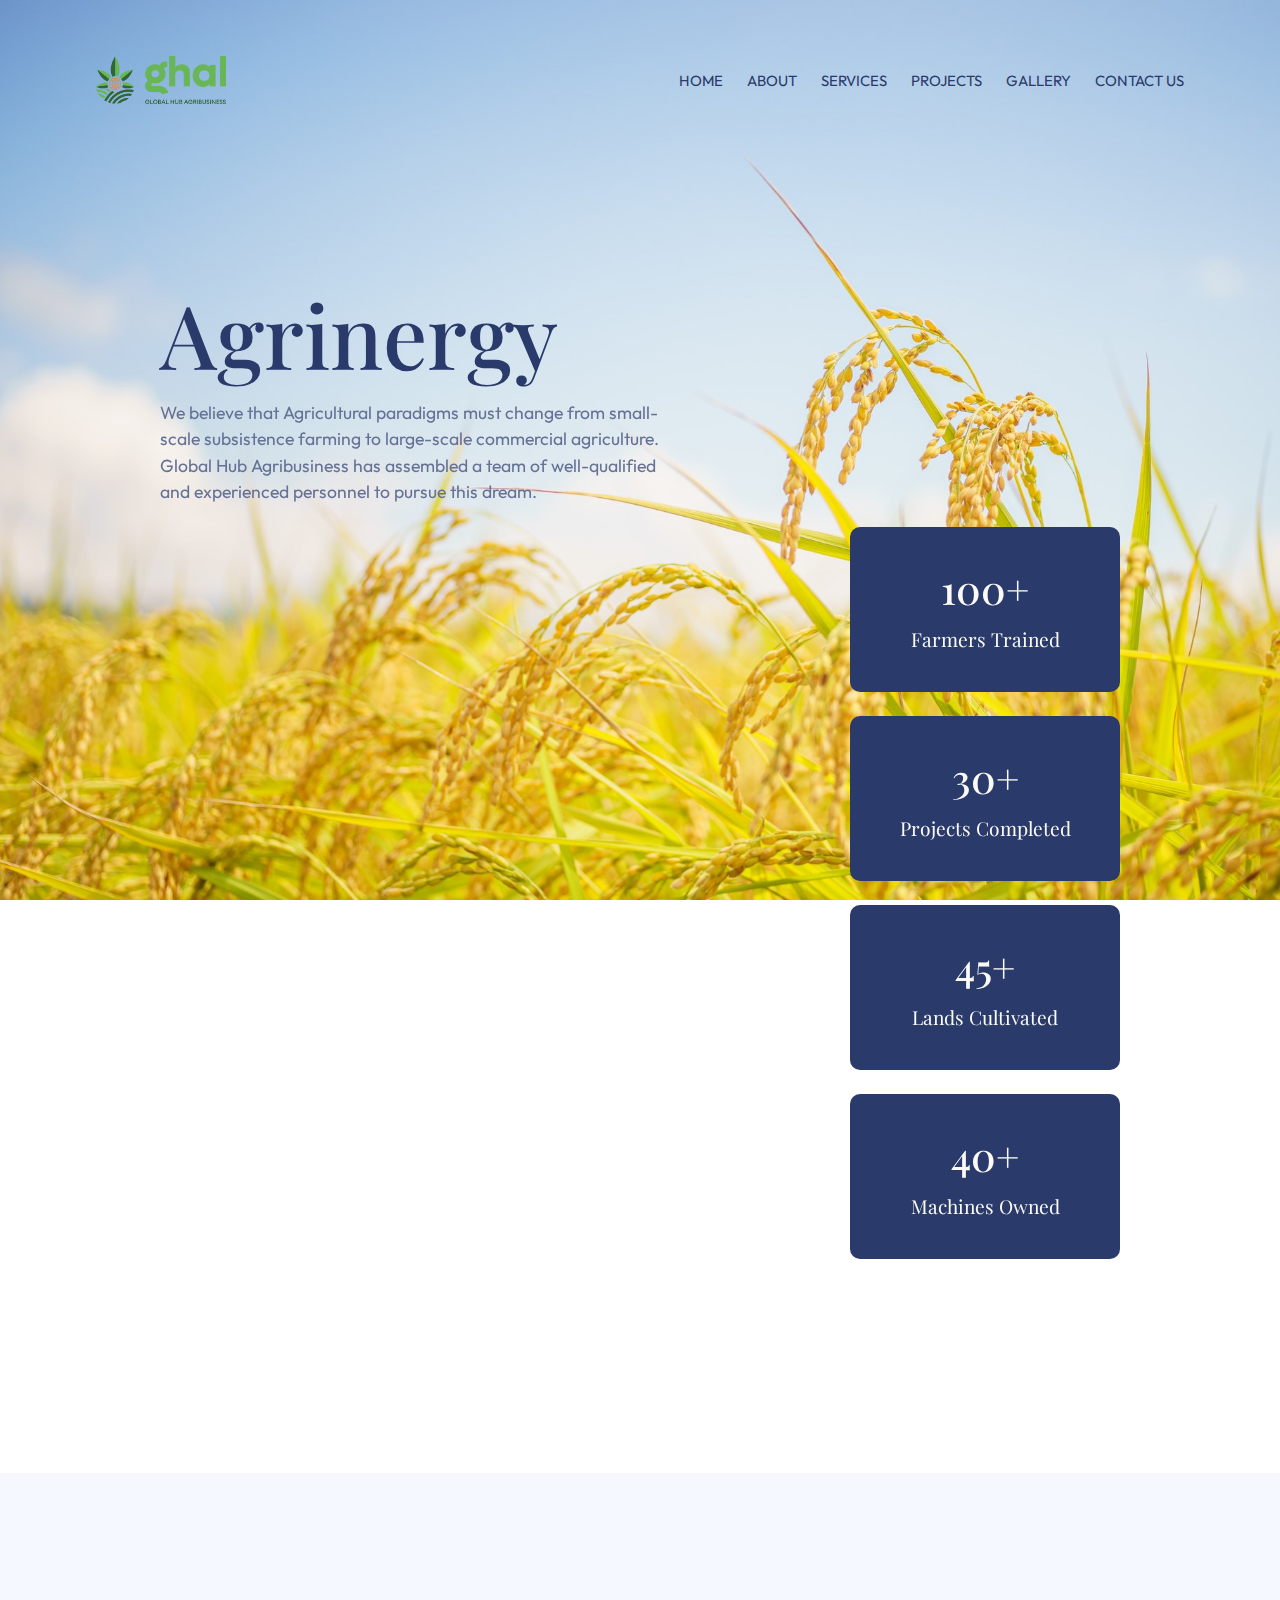
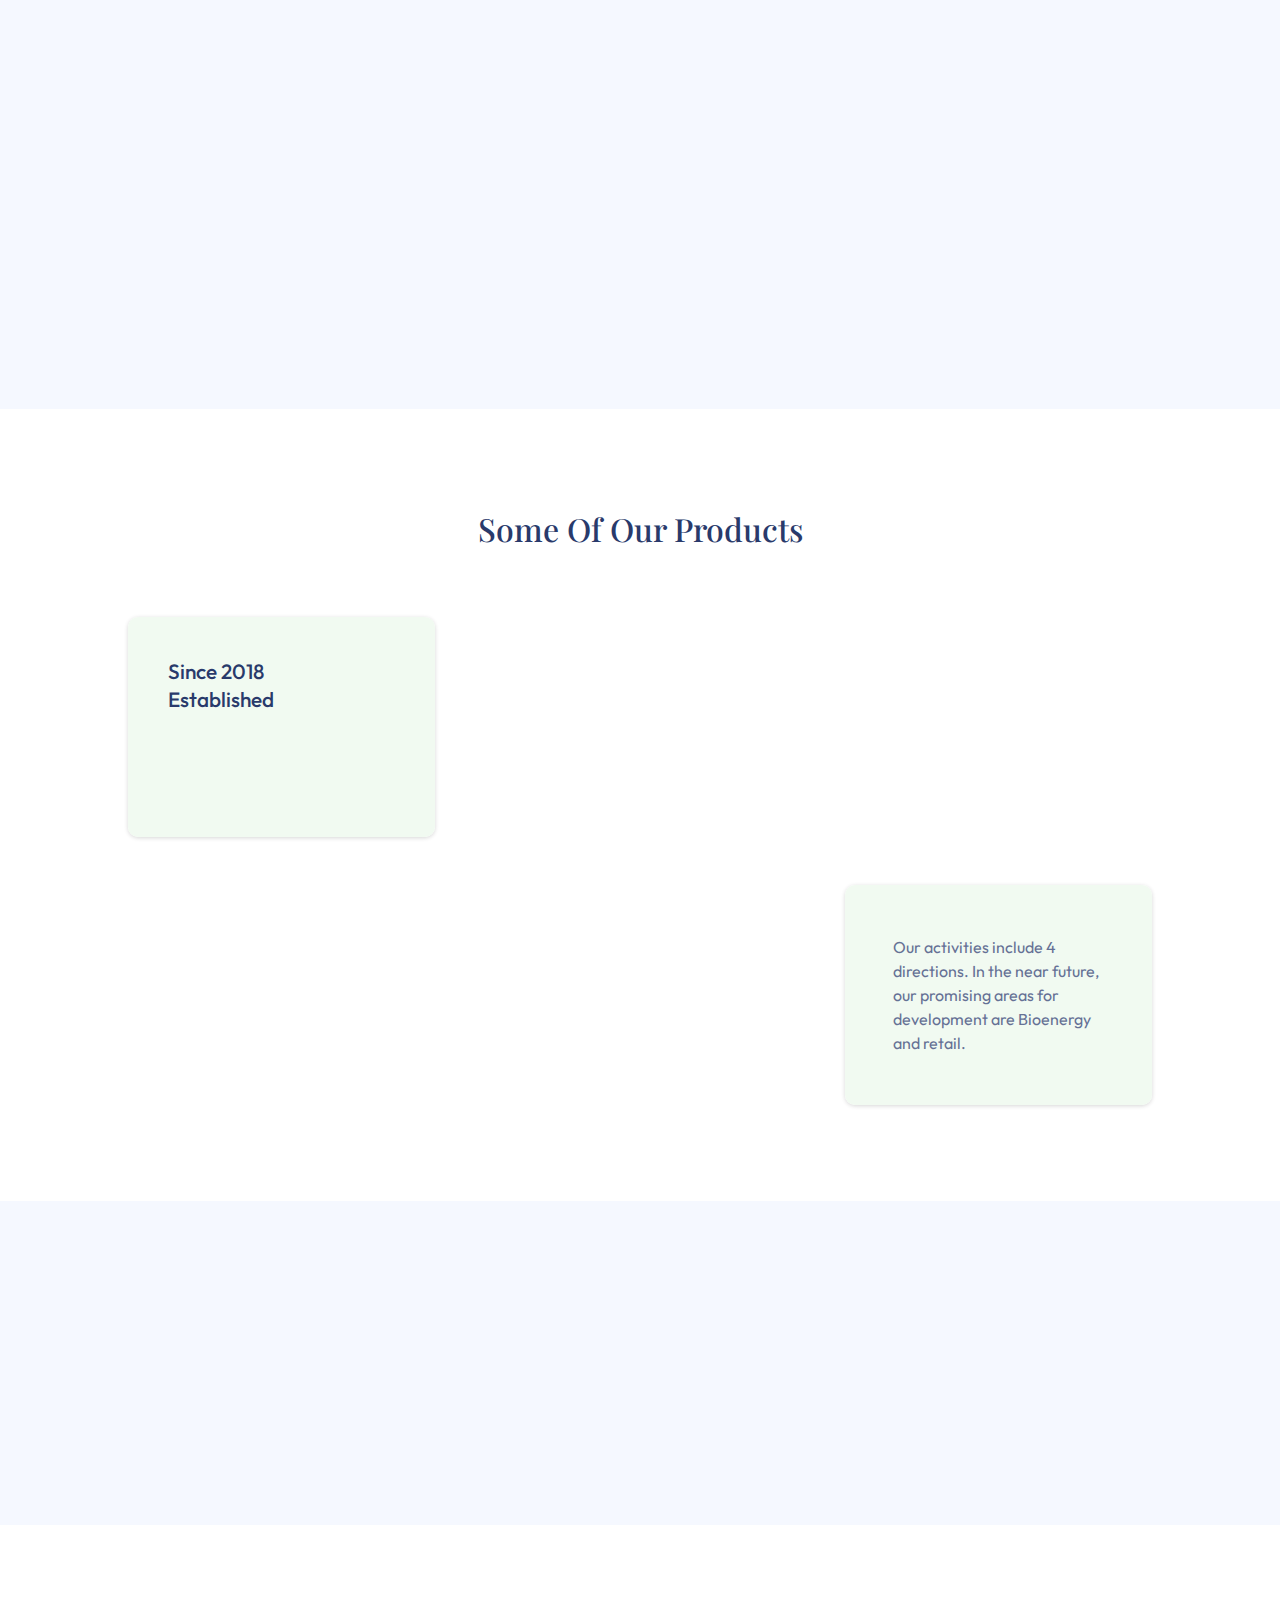
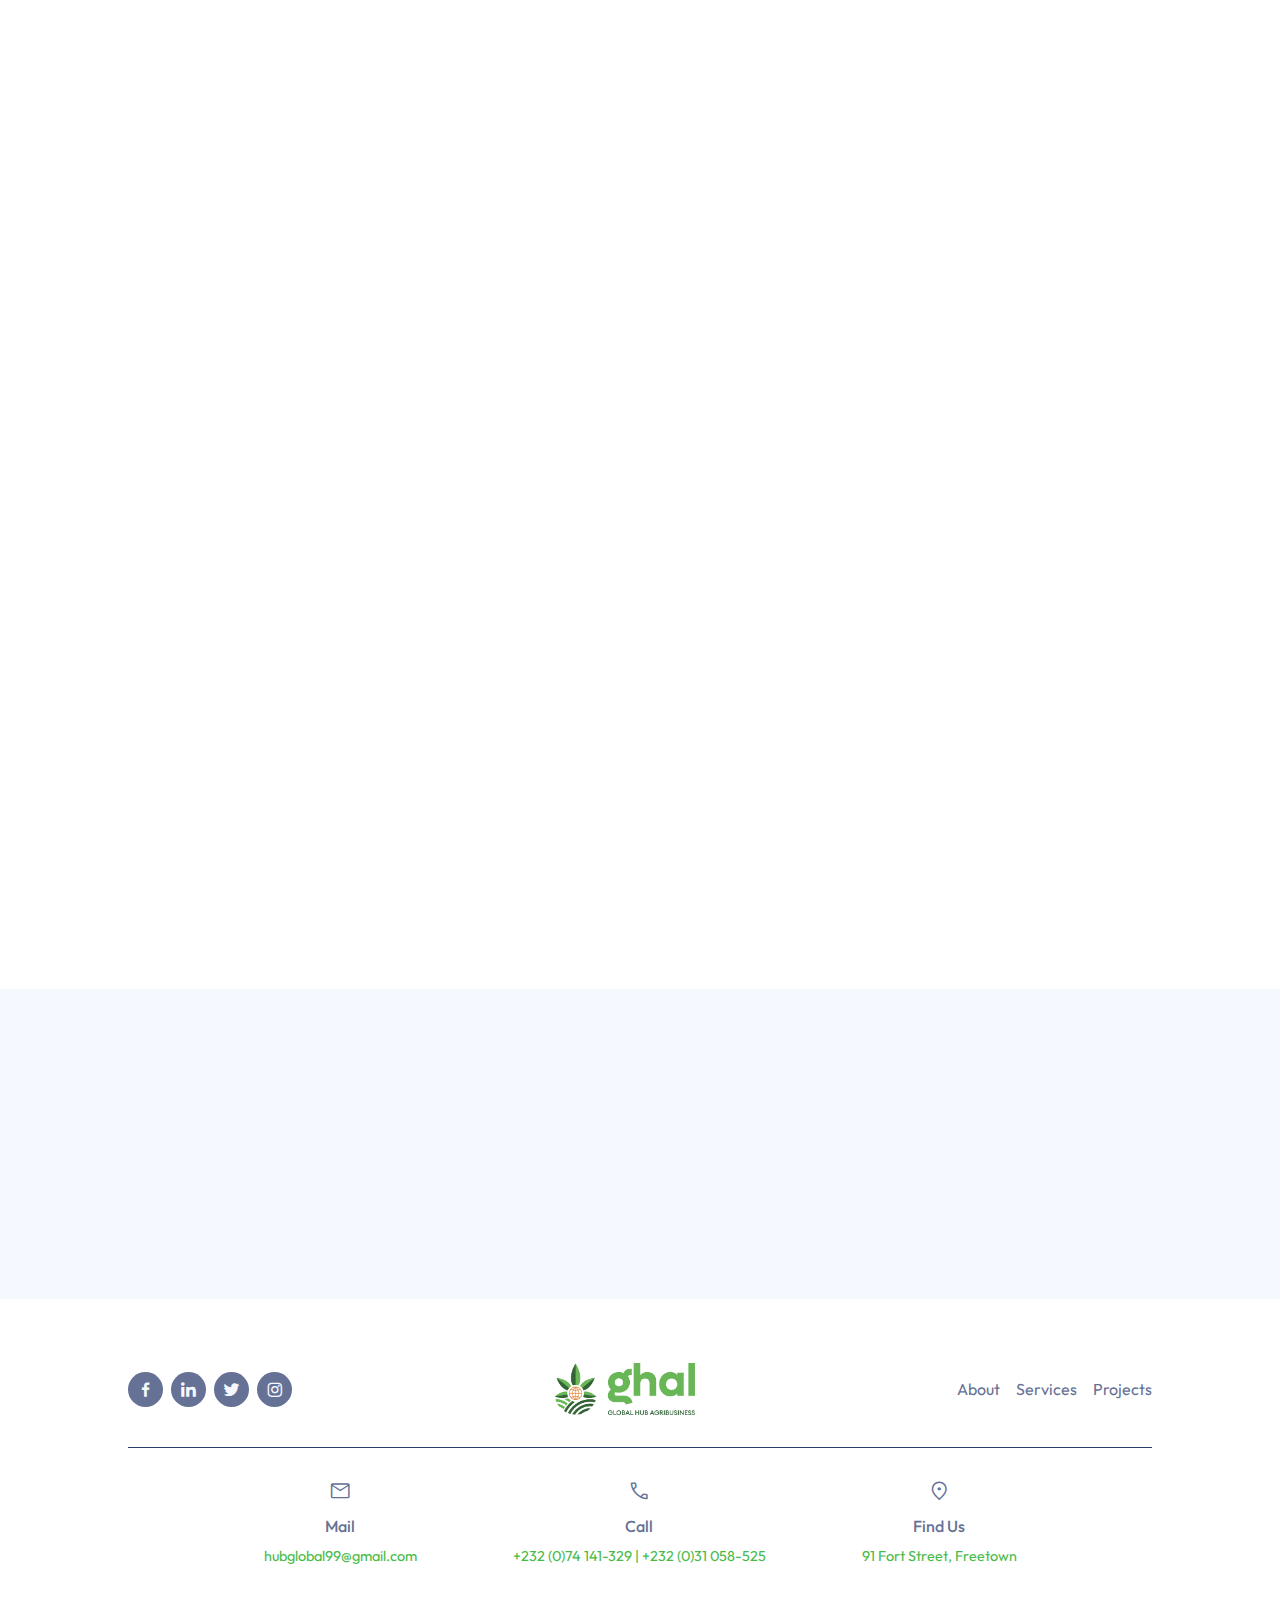
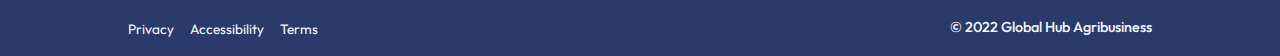
==== commit 7ecda0dd: "RWD Fix Commit" ====
--- a/index.html
+++ b/index.html
@@ -177,9 +177,7 @@
 
             <div class="hal-data">
               <h4>Publications & Certificates</h4>
-              <p>
-                We have been published in "adipisicing elit. Nostrum, repellat."
-              </p>
+              <p>We have been published on media outlets nationwide</p>
             </div>
           </div>
         </div>
@@ -380,7 +378,7 @@
       <div class="hcu-container">
         <div class="hcu-title">
           <h3 data-aos="fade-right" data-aos-duration="2000">Our Partners</h3>
-          <p
+          <!-- <p
             data-aos="fade-right"
             data-aos-duration="2000"
             data-aos-delay="300"
@@ -388,7 +386,7 @@
             Lorem ipsum dolor sit, amet consectetur adipisicing elit. Aliquam
             voluptates saepe sint nostrum dolorum voluptatum consequuntur
             laboriosam distinctio impedit ducimus.
-          </p>
+          </p> -->
         </div>
 
         <div class="hcu-cards">
@@ -437,10 +435,22 @@
       <div class="footer-container">
         <div class="f-header">
           <div class="f-social">
-            <a href=""><i class="bx bxl-facebook"></i></a>
-            <a href=""><i class="bx bxl-linkedin"></i></a>
-            <a href=""><i class="bx bxl-twitter"></i></a>
-            <a href=""><i class="bx bxl-instagram"></i></a>
+            <a
+              href="https://www.facebook.com/profile.php?id=100075878925695&mibextid=LQQJ4d"
+              target="_blank"
+              ><i class="bx bxl-facebook"></i
+            ></a>
+            <a
+              href="https://www.linkedin.com/company/global-hub-agribusiness-limited/"
+              target="_blank"
+              ><i class="bx bxl-linkedin"></i
+            ></a>
+            <a href="" target="_blank"><i class="bx bxl-twitter"></i></a>
+            <a
+              href="https://www.instagram.com/invites/contact/?i=kemv8z1o3z5p&utm_content=kgjlacu"
+              target="_blank"
+              ><i class="bx bxl-instagram"></i
+            ></a>
           </div>
 
           <div class="f-header-logo">
--- a/assets/css/base.css
+++ b/assets/css/base.css
@@ -75,6 +75,7 @@
 }
 
 html {
+  width: 100vw;
   scroll-behavior: smooth;
   overflow: scroll;
   overflow-x: hidden;
@@ -558,7 +559,7 @@
   } */
 
   header {
-    height: 6vh;
+    height: 8vh;
     /* border: 1px tomato solid; */
     padding: 0 var(--mb-2);
   }
@@ -602,7 +603,7 @@
   }
 
   .nav-logo img {
-    width: 100px;
+    width: 90px;
   }
 
   .nav-menu__logo {
@@ -614,8 +615,7 @@
   }
 
   .nav-menu__logo img {
-    width: 80px;
-    height: 100%;
+    width: 70px;
     object-fit: cover;
     display: flex;
     justify-content: center;
@@ -630,12 +630,12 @@
     width: 100vw;
     height: auto;
     background-color: var(--white);
-    padding: var(--mb-3) 0;
+    padding: var(--mb-4) 0;
     display: flex;
     justify-content: center;
     align-items: center;
     flex-direction: column;
-    row-gap: var(--mb-2);
+    row-gap: var(--mb-2-5);
     z-index: 20;
     box-shadow: rgba(0, 0, 0, 0.1) 0px 4px 12px;
     border-bottom-left-radius: 20px;
@@ -653,7 +653,7 @@
     justify-content: center;
     align-items: center;
     flex-direction: column;
-    row-gap: var(--mb-0-75);
+    row-gap: var(--mb-1);
     padding: 0;
     margin: 0;
   }
--- a/assets/css/style.css
+++ b/assets/css/style.css
@@ -483,7 +483,7 @@
   font-weight: 400;
   line-height: 24px;
   font-family: var(--body-font);
-  color: var(--primary-blue);
+  color: var(--secondary-blue);
   text-align: left;
   background-color: var(--light-green);
 }
@@ -621,7 +621,7 @@
   display: flex;
   justify-content: center;
   align-items: center;
-  padding: var(--mb-6) 10rem;
+  padding: var(--mb-4) 10rem;
   background-color: var(--light-blue);
 }
 
@@ -632,7 +632,7 @@
   justify-content: center;
   align-items: flex-start;
   flex-direction: column;
-  row-gap: var(--mb-6);
+  row-gap: var(--mb-4);
   /* border: 1px fuchsia solid; */
 }
 
@@ -643,7 +643,7 @@
   justify-content: center;
   align-items: flex-start;
   flex-direction: column;
-  row-gap: var(--mb-0-5);
+  /* row-gap: var(--mb-0-5); */
 }
 
 .hcu-title h3 {
@@ -1032,6 +1032,7 @@
   font-family: var(--title-font);
   color: var(--light-blue);
   font-weight: 500;
+  text-align: center;
 }
 
 .atc-text p {
@@ -1039,6 +1040,7 @@
   font-family: var(--body-font);
   color: var(--primary-green);
   font-weight: 500;
+  text-align: center;
 }
 
 /*========== A-TEAM  SECTION ==========*/
@@ -1092,6 +1094,10 @@
   color: var(--primary-blue);
   border-radius: 8px;
   border: 2px var(--primary-green) solid;
+}
+
+.a-cta__btn a {
+  color: var(--primary-blue);
 }
 
 .a-cta__btn:hover {
@@ -1446,7 +1452,7 @@
   line-height: 22px;
 }
 
-/*========== P-HERO SECTION ==========*/
+/*========== P-PROJECTS SECTION ==========*/
 .p-projects,
 .pp-container {
   width: 100vw;
@@ -1606,6 +1612,137 @@
   line-height: 23px;
 }
 
+/*========== P-WORK SECTION ==========*/
+.p-work,
+.pw-container {
+  width: 100vw;
+  height: auto;
+  display: flex;
+  justify-content: center;
+  align-items: center;
+  background-color: var(--light-blue);
+  padding: var(--mb-8);
+  /* border: 1px tomato solid; */
+}
+
+.pw-container {
+  width: 100%;
+  flex-direction: column;
+  justify-content: flex-start;
+  row-gap: var(--mb-8);
+  padding: 0;
+  border: 0;
+}
+
+.pw-title {
+  width: 100%;
+  height: auto;
+  display: flex;
+  justify-content: center;
+  align-items: center;
+}
+
+.pw-title h2 {
+  font-size: 2rem;
+  font-family: var(--title-font);
+  color: var(--primary-blue);
+  font-weight: 500;
+  display: flex;
+  justify-content: center;
+  align-items: center;
+  column-gap: var(--mb-1-5);
+}
+
+.pw-title h2 span {
+  width: 30px;
+  background-color: var(--primary-green);
+  height: 2px;
+}
+
+.pw-card {
+  width: 100%;
+  height: auto;
+  display: flex;
+  justify-content: space-between;
+  align-items: flex-start;
+  row-gap: var(--mb-2);
+  /* border: 2px orange solid; */
+}
+
+.pwc-header {
+  flex: 0 0 35%;
+  height: auto;
+  /* border: 1px dodgerblue solid; */
+  padding: 0;
+  /* padding-bottom: var(--mb-1); */
+  display: flex;
+  justify-content: flex-start;
+  align-items: center;
+}
+
+.pwc-header h3 {
+  width: 100%;
+  font-size: 1.5rem;
+  font-family: var(--title-font);
+  color: var(--primary-blue);
+  font-weight: 500;
+  line-height: 38px;
+}
+
+.pwc-content {
+  flex: 0 0 55%;
+  height: auto;
+  padding: 0;
+  display: flex;
+  justify-content: center;
+  align-items: flex-start;
+  flex-direction: column;
+  row-gap: var(--mb-1);
+  padding-left: var(--mb-2);
+  border-left: 2px var(--primary-green) dotted;
+}
+
+.pwc-content p {
+  width: 100%;
+  font-size: 0.98rem;
+  font-family: var(--body-font);
+  color: var(--secondary-blue);
+  font-weight: 400;
+}
+
+.pwc-content ul {
+  width: 100%;
+  height: auto;
+  display: flex;
+  justify-content: center;
+  align-items: flex-end;
+  flex-direction: column;
+  row-gap: var(--mb-0-75);
+  padding: 0;
+  margin: 0;
+}
+
+.pwc-content ul li {
+  display: flex;
+  justify-content: flex-start;
+  align-items: center;
+  column-gap: var(--mb-0-5);
+  font-size: 0.98rem;
+  line-height: 21px;
+  font-family: var(--body-font);
+  color: var(--secondary-blue);
+  font-weight: 400;
+}
+
+.pwc-content ul li span {
+  color: var(--primary-green);
+  font-size: var(--fs-1);
+  text-align: center;
+  display: flex;
+  justify-content: center;
+  align-items: center;
+}
+
 /* <<<<<<<<<<<<<<<<<<<<<<<<<<<<<<<<<<<<<<<< GALLERY PAGE >>>>>>>>>>>>>>>>>>>>>>>>>>>>>>>>>>>>>>>> */
 /*========== G-HERO SECTION ==========*/
 .g-hero {
@@ -1703,11 +1840,15 @@
   justify-content: center;
   align-items: center;
   position: relative;
+  overflow: hidden;
 }
 
 .gg-carousel {
+  position: relative;
   width: 100%;
   height: 100%;
+  transition: transform 0.8s ease;
+  /* overflow: hidden; */
   /* border: 1px teal solid; */
 }
 
@@ -1741,11 +1882,16 @@
 }
 
 .gg-card {
+  position: absolute;
+  top: 0;
+  left: 0;
+  bottom: 0;
   width: 100%;
   height: 100%;
   display: flex;
   justify-content: center;
   align-items: center;
+  transition: all 0.3s ease;
 }
 
 .gg-card img {
@@ -1940,11 +2086,16 @@
   font-size: 0.95rem;
   font-weight: 400;
   color: var(--secondary-blue);
-
   text-align: left;
   resize: none;
   overflow-y: auto;
   transition: all 0.3s ease;
+}
+
+.cc-textarea textarea:hover,
+.cc-textarea textarea:focus,
+.cc-textarea textarea:active {
+  border-bottom: 1.5px var(--primary-green) solid;
 }
 
 .cc-btn {
@@ -2043,7 +2194,17 @@
 
 /* MEDIA QUERY SECTION */
 @media screen and (max-width: 480px) {
+  html {
+    width: 100vw;
+    height: auto;
+    margin: 0;
+    padding: 0;
+  }
+
   /*========== HERO SECTION ==========*/
+  .hero {
+    width: 100%;
+  }
 
   .hero-container {
     justify-content: center;
@@ -2060,7 +2221,7 @@
     flex-direction: column;
     row-gap: var(--mb-0-25);
     padding: 0 var(--mb-1-5);
-    padding-top: 10rem;
+    padding-top: 8rem;
     /* border: 1px green solid; */
   }
 
@@ -2077,9 +2238,9 @@
 
   /*========== H-PARTNER SECTION ==========*/
   .h-partner {
+    width: 100%;
     padding: var(--mb-5) var(--mb-2);
-
-    padding-top: 19rem;
+    padding-top: 21.5rem;
     background-color: var(--white);
   }
 
@@ -2117,7 +2278,7 @@
 
   .hp-cards {
     position: absolute;
-    top: -55%;
+    top: -40%;
     left: 42.5%;
     transform: translate(-50%, -50%);
     right: 10rem;
@@ -2144,7 +2305,7 @@
 
   /*========== H-ABOUT SECTION ==========*/
   .h-about {
-    width: 100vw;
+    width: 100%;
     padding: var(--mb-4) var(--mb-2);
   }
 
@@ -2235,6 +2396,7 @@
 
   /*========== H-PRODUCTS SECTION ==========*/
   .h-products {
+    width: 100%;
     padding: var(--mb-4) var(--mb-2);
     background-color: var(--white);
   }
@@ -2297,6 +2459,7 @@
 
   /*========== H-CLIENT SECTION ==========*/
   .h-client {
+    width: 100%;
     padding: var(--mb-4) var(--mb-2);
   }
 
@@ -2329,7 +2492,8 @@
 
   /*========== H-VALUES SECTION ==========*/
   .h-values {
-    padding: var(--mb-4) var(--mb-2) var(--mb-4) var(--mb-4);
+    width: 100%;
+    padding: var(--mb-4);
   }
 
   .hv-container {
@@ -2360,6 +2524,7 @@
 
   /*========== H-CUSTOMERS SECTION ==========*/
   .h-customers {
+    width: 100%;
     padding: var(--mb-4) var(--mb-3);
   }
 
@@ -2395,8 +2560,8 @@
 
   .hcuc {
     flex: 0 0 auto;
-    width: 80%;
-    height: 90px;
+    width: 70%;
+    height: 70px;
     /* border: 1px var(--primary-green) solid; */
   }
 
@@ -2405,6 +2570,10 @@
   }
 
   /* <<<<<<<<<<<<<<<<<<<<<<<<<<<<<<<<<<<<<<<< ABOUT PAGE >>>>>>>>>>>>>>>>>>>>>>>>>>>>>>>>>>>>>>>> */
+  .a-hero {
+    width: 100%;
+  }
+
   /*========== A-HERO SECTION ==========*/
   .a-hero__container {
     flex: 0 0 100%;
@@ -2442,6 +2611,10 @@
   }
 
   /*========== A-ABOUT SECTION ==========*/
+  .a-about {
+    width: 100%;
+  }
+
   .a-about,
   .aa-container {
     padding: var(--mb-5) var(--mb-3);
@@ -2481,6 +2654,10 @@
   }
 
   /*========== A-PROFIEL SECTION ==========*/
+  .a-profile {
+    width: 100%;
+  }
+
   .a-profile,
   .a-profile__container {
     padding: var(--mb-5) var(--mb-2);
@@ -2540,6 +2717,10 @@
   }
 
   /*========== A-TEAM  SECTION ==========*/
+  .a-team {
+    width: 100%;
+  }
+
   .a-team,
   .a-team__container {
     padding: var(--mb-5) var(--mb-3);
@@ -2579,31 +2760,40 @@
   .at-card {
     position: relative;
     flex: 0 0 auto;
-    width: 80%;
-    height: 325px;
+    width: 90%;
+    height: 320px;
   }
 
   .at-card img {
+    width: 100%;
+    object-fit: cover;
+  }
+
+  .atc-text {
+    position: absolute;
+    top: 0;
+    left: 0;
+    bottom: -100%;
+    padding: var(--mb-1-5);
+    transition: all 0.4s ease;
+  }
+
+  .atc-text:hover {
+    bottom: 0;
+  }
+
+  /*========== A-TEAM  SECTION ==========*/
+  .a-cta {
+    width: 100%;
+  }
+
+  .a-cta,
+  .a-cta__container {
     width: 100%;
     height: auto;
     display: flex;
     justify-content: center;
     align-items: center;
-    object-fit: cover;
-  }
-
-  .atc-text:hover {
-    bottom: 0;
-  }
-
-  /*========== A-TEAM  SECTION ==========*/
-  .a-cta,
-  .a-cta__container {
-    width: 100vw;
-    height: auto;
-    display: flex;
-    justify-content: center;
-    align-items: center;
     padding: 0 var(--mb-3) var(--mb-5) var(--mb-3);
     background-color: var(--light-green);
   }
@@ -2634,7 +2824,7 @@
   /* <<<<<<<<<<<<<<<<<<<<<<<<<<<<<<<<<<<<<<<< SERVICES PAGE >>>>>>>>>>>>>>>>>>>>>>>>>>>>>>>>>>>>>>>> */
   /*========== S-HERO SECTION ==========*/
   .s-hero {
-    width: 100vw;
+    width: 100%;
     height: 90vh;
     display: flex;
     justify-content: center;
@@ -2692,6 +2882,7 @@
 
   /*========== S-SERVICES SECTION ==========*/
   .s-services {
+    width: 100%;
     padding: var(--mb-4) var(--mb-2);
   }
 
@@ -2729,7 +2920,7 @@
   .ssc {
     flex: 0 0 auto;
     width: 100%;
-    row-gap: var(--mb-1);
+    row-gap: var(--mb-1-5);
   }
 
   .ssc-content {
@@ -2762,7 +2953,7 @@
   }
   /*========== S-WHY SECTION ==========*/
   .s-why {
-    width: 100vw;
+    width: 100%;
     height: auto;
     display: flex;
     justify-content: center;
@@ -2804,7 +2995,7 @@
   /* <<<<<<<<<<<<<<<<<<<<<<<<<<<<<<<<<<<<<<<< PROJECTS PAGE >>>>>>>>>>>>>>>>>>>>>>>>>>>>>>>>>>>>>>>> */
   /*========== P-HERO SECTION ==========*/
   .p-hero {
-    width: 100vw;
+    width: 100%;
     height: 100vh;
   }
 
@@ -2846,7 +3037,7 @@
   /*========== P-HERO SECTION ==========*/
   .p-projects,
   .pp-container {
-    width: 100vw;
+    width: 100%;
     height: auto;
     display: flex;
     justify-content: center;
@@ -2927,11 +3118,132 @@
     line-height: 23px;
   }
 
+  /*========== P-WORK SECTION ==========*/
+  .p-work {
+    width: 100%;
+  }
+
+  .p-work,
+  .pw-container {
+    padding: var(--mb-5) var(--mb-3);
+    /* border: 1px tomato solid; */
+  }
+
+  .pw-container {
+    justify-content: center;
+    row-gap: var(--mb-4);
+    padding: 0;
+    border: 0;
+  }
+
+  .pw-title {
+    width: 100%;
+    height: auto;
+    display: flex;
+    justify-content: flex-start;
+    align-items: flex-end;
+    /* border: 1px tomato solid; */
+  }
+
+  .pw-title h2 {
+    font-size: 1.5rem;
+    text-align: center;
+    align-items: flex-end;
+    column-gap: var(--mb-1);
+    line-height: 22px;
+  }
+
+  .pw-title h2 span {
+    width: 60px;
+    height: 1.8px;
+  }
+
+  .pw-title h2 span:first-child {
+    display: none;
+  }
+
+  .pw-card {
+    justify-content: center;
+    align-items: flex-start;
+    flex-direction: column;
+    row-gap: var(--mb-1-5);
+    margin-bottom: var(--mb-0-5);
+    /* border: 2px orange solid; */
+  }
+
+  .pw-card:last-child {
+    margin: 0;
+  }
+
+  .pwc-header {
+    flex: 0 0 auto;
+    width: 100%;
+    /* padding-bottom: var(--mb-1); */
+    display: flex;
+    justify-content: flex-start;
+    align-items: center;
+  }
+
+  .pwc-header h3 {
+    width: 100%;
+    font-size: 1.25rem;
+    line-height: 28px;
+  }
+
+  .pwc-content {
+    flex: 0 0 auto;
+    width: 100%;
+    height: auto;
+    padding: 0;
+    padding-left: var(--mb-1);
+    border-left: 2px var(--primary-green) dotted;
+  }
+
+  .pwc-content p {
+    width: 100%;
+    font-size: 0.95rem;
+    font-family: var(--body-font);
+    color: var(--secondary-blue);
+    font-weight: 400;
+  }
+
+  .pwc-content ul {
+    width: 100%;
+    height: auto;
+    display: flex;
+    justify-content: center;
+    align-items: flex-end;
+    flex-direction: column;
+    row-gap: var(--mb-0-75);
+    padding: 0;
+    margin: 0;
+  }
+
+  .pwc-content ul li {
+    display: flex;
+    justify-content: flex-start;
+    align-items: center;
+    column-gap: var(--mb-0-75);
+    font-size: 0.98rem;
+    line-height: 21px;
+    font-family: var(--body-font);
+    color: var(--secondary-blue);
+    font-weight: 400;
+  }
+
+  .pwc-content ul li span {
+    color: var(--primary-green);
+    font-size: var(--fs-0-75);
+    text-align: center;
+    display: flex;
+    justify-content: center;
+    align-items: center;
+  }
+
   /* <<<<<<<<<<<<<<<<<<<<<<<<<<<<<<<<<<<<<<<< GALLERY PAGE >>>>>>>>>>>>>>>>>>>>>>>>>>>>>>>>>>>>>>>> */
   /*========== G-HERO SECTION ==========*/
-
   .g-hero {
-    width: 100vw;
+    width: 100%;
     height: 100vh;
   }
 
@@ -2963,7 +3275,7 @@
 
   /*========== G-GALLERY SECTION ==========*/
   .g-gallery {
-    width: 100vw;
+    width: 100%;
     height: 100vh;
     display: flex;
     justify-content: center;
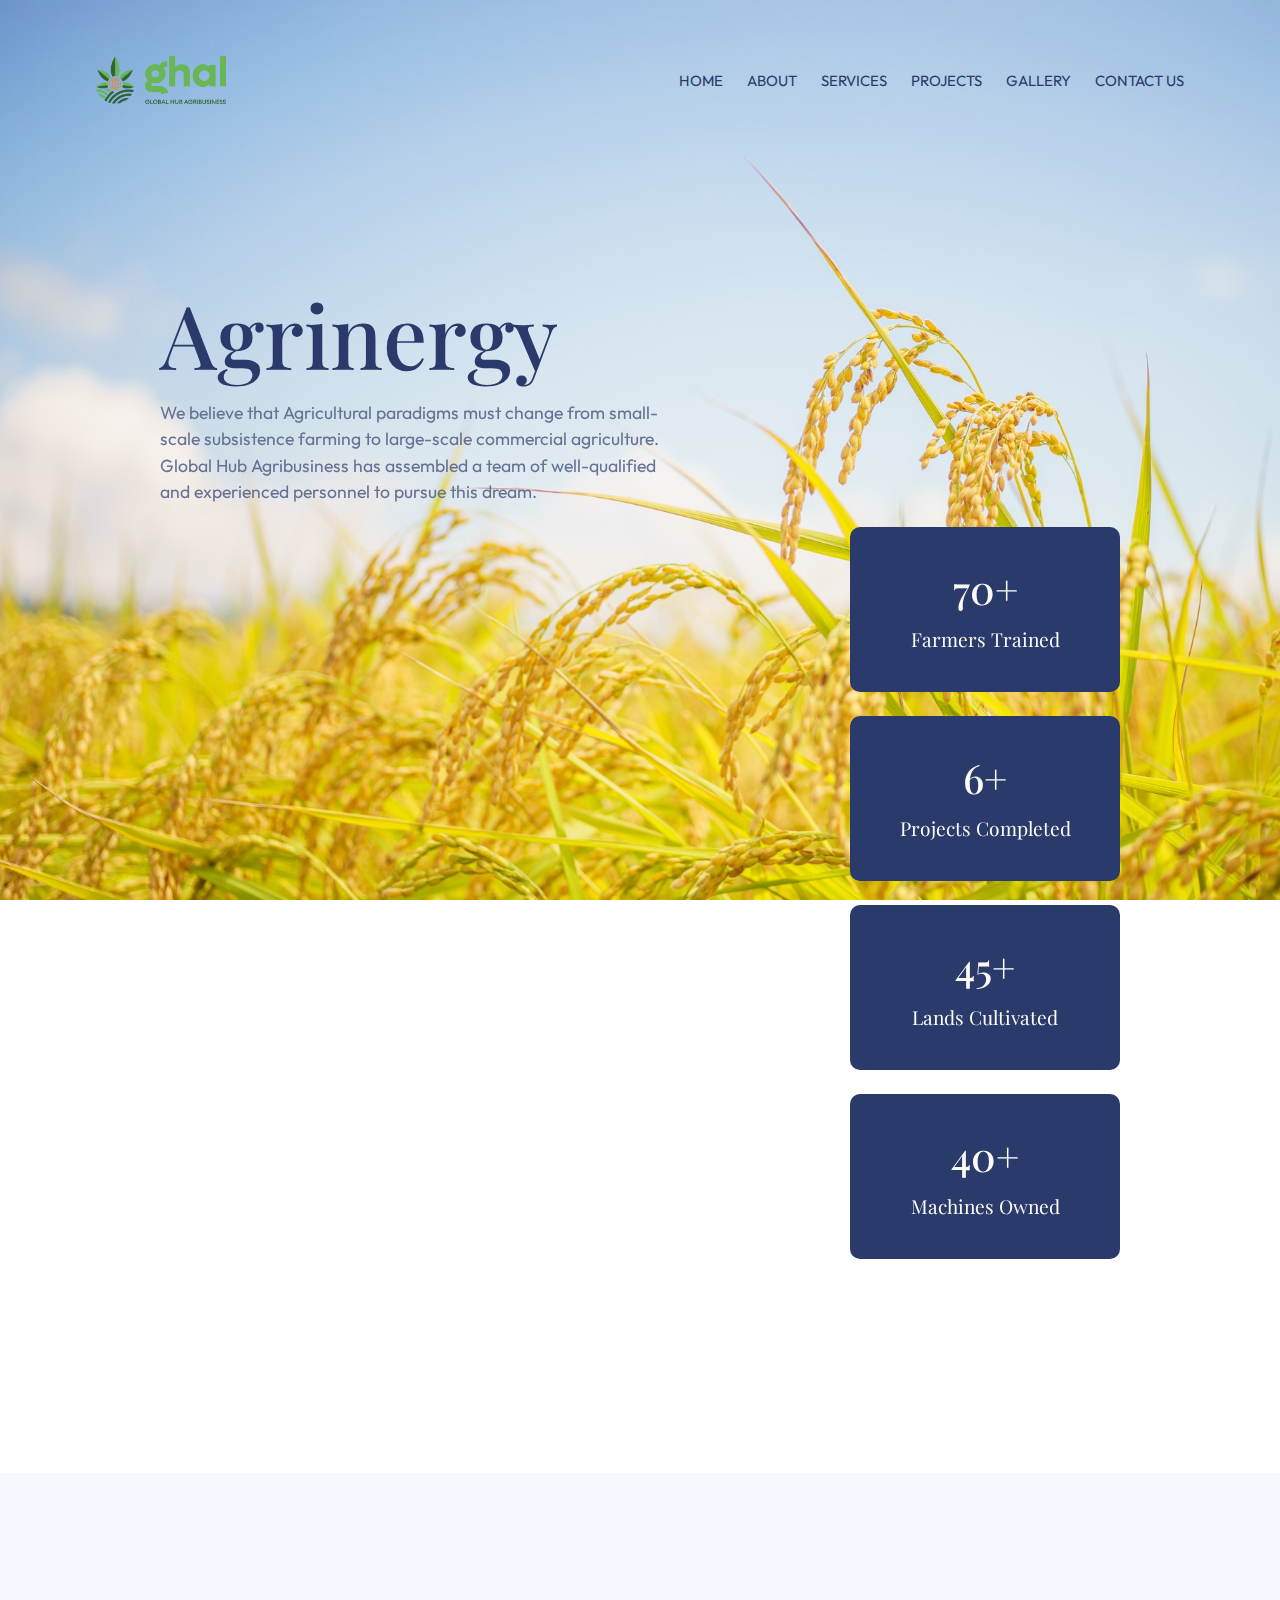
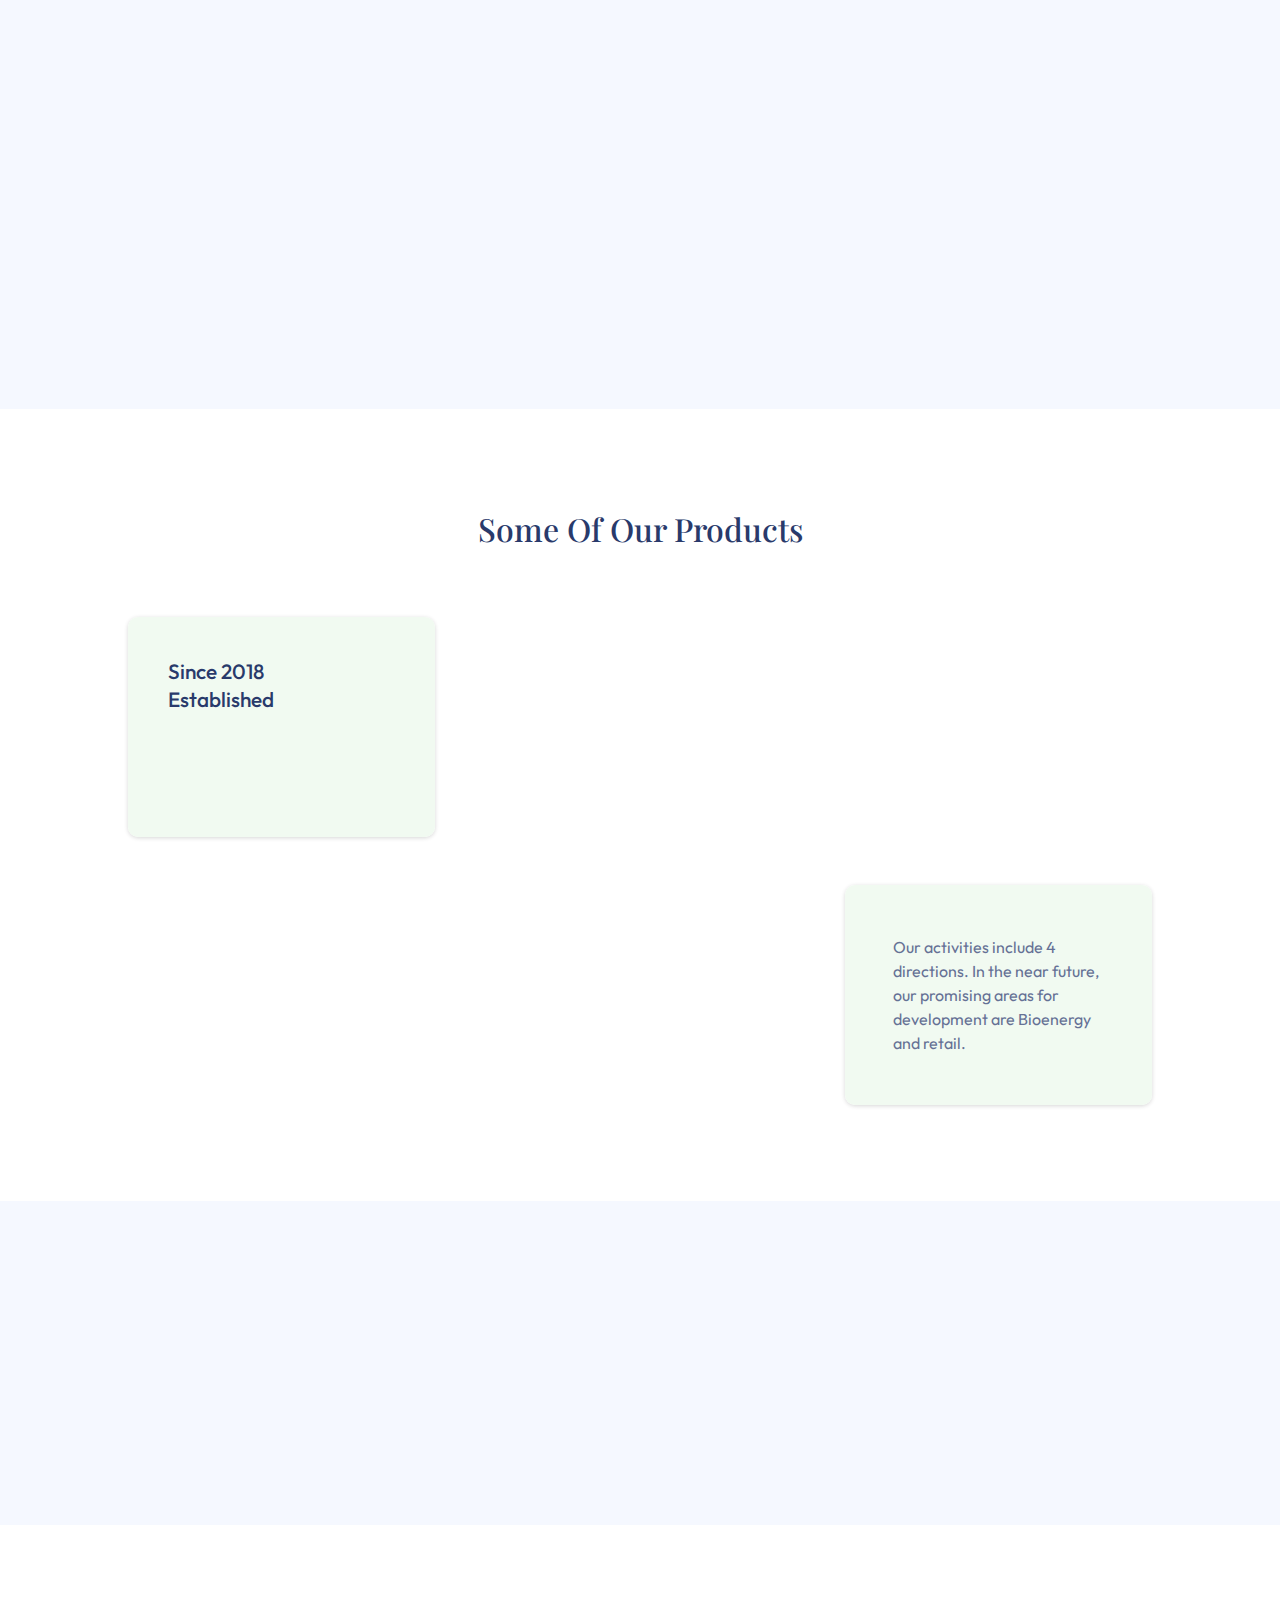
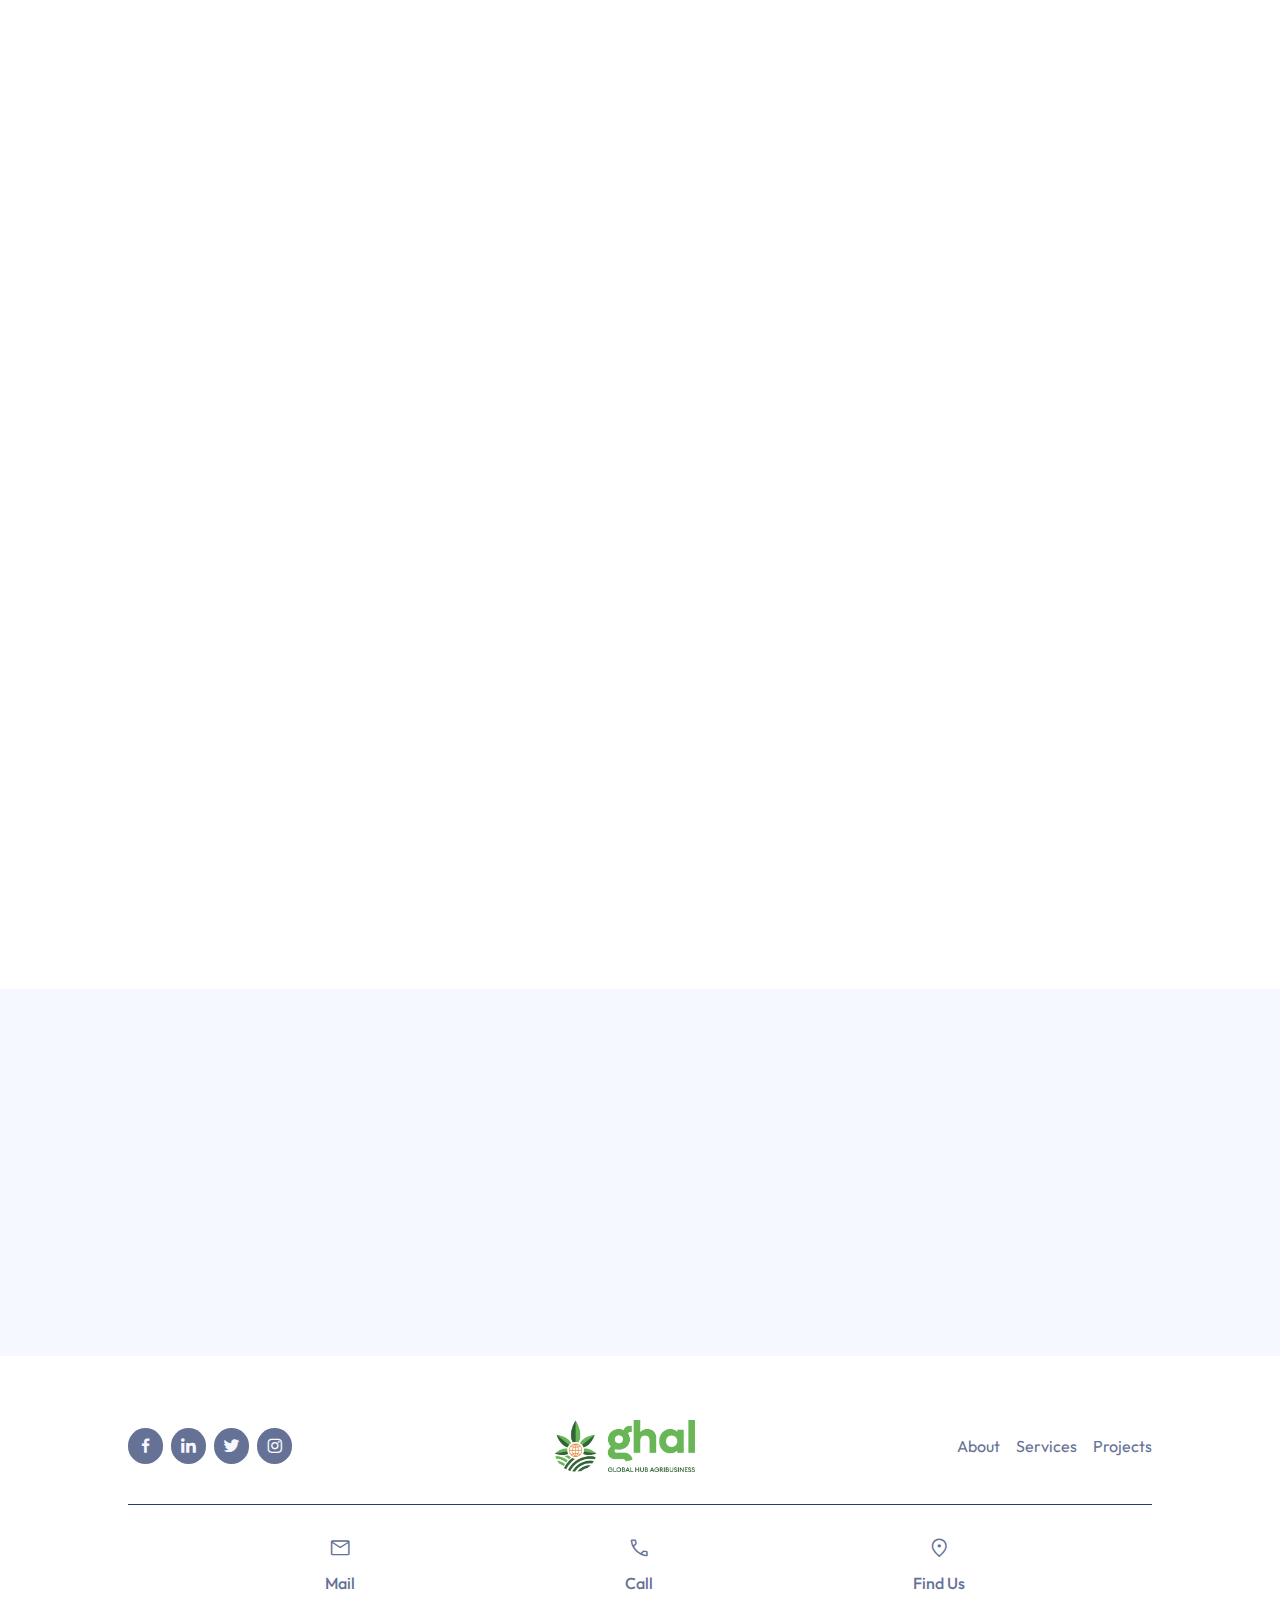
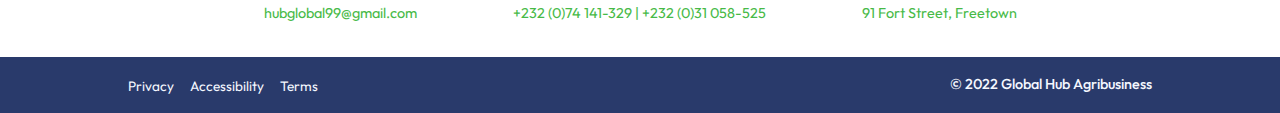
==== commit 217c029f: "update commit" ====
--- a/index.html
+++ b/index.html
@@ -128,18 +128,18 @@
             data-aos-duration="2000"
             data-aos-delay="400"
           >
-            Join Us
+            <a href="contact.html">Join Us</a>
           </button>
         </div>
 
         <div class="hp-cards" data-aos="fade-up" data-aos-duration="2000">
           <div class="hpc">
-            <h3>100+</h3>
+            <h3>70+</h3>
             <p>Farmers Trained</p>
           </div>
 
           <div class="hpc">
-            <h3>30+</h3>
+            <h3>6+</h3>
             <p>Projects Completed</p>
           </div>
 
@@ -191,7 +191,7 @@
             the ever-increased market demands.
           </p>
 
-          <button class="hac-btn">Learn More</button>
+          <button class="hac-btn"><a href="about.html">Learn More</a></button>
         </div>
       </div>
     </section>
@@ -404,7 +404,7 @@
             data-aos-duration="2000"
             data-aos-delay="300"
           >
-            <img src="assets/img/logos/logo-5.svg" alt="" />
+            <img src="assets/img/logos/isdb.png" alt="" />
           </div>
 
           <div
@@ -413,7 +413,7 @@
             data-aos-duration="2000"
             data-aos-delay="400"
           >
-            <img src="assets/img/logos/logo-3.svg" alt="" />
+            <img src="assets/img/logos/slbl.png" alt="" />
           </div>
 
           <div
@@ -422,7 +422,7 @@
             data-aos-duration="2000"
             data-aos-delay="500"
           >
-            <img src="assets/img/logos/logo-4.svg" alt="" />
+            <img src="assets/img/logos/world-bank.png" alt="" />
           </div>
         </div>
 
--- a/assets/css/style.css
+++ b/assets/css/style.css
@@ -171,6 +171,10 @@
   border: 2px var(--primary-green) solid;
 }
 
+.hp-btn a {
+  color: var(--primary-blue);
+}
+
 .hp-btn:hover {
   background-color: var(--light-green);
   /* color: var(--white); */
@@ -342,6 +346,11 @@
   color: var(--primary-blue);
   border-radius: 8px;
   border: 2px var(--primary-green) solid;
+  font-size: var(--fs-1);
+}
+
+.hac-btn a {
+  color: var(--primary-blue);
   font-size: var(--fs-1);
 }
 
@@ -419,7 +428,7 @@
 }
 
 .hprc-2 {
-  background-image: url("/assets/img//grain-3.jpg");
+  background-image: url("/assets/img/grain-3.jpeg");
   background-color: var(--primary-green);
 }
 
@@ -429,12 +438,13 @@
 }
 
 .hprc-4 {
-  background-image: url("/assets/img/compound-feeding.jpg");
+  background-image: url("/assets/img/training-1.jpeg");
   background-color: var(--primary-green);
+  background-position: top center;
 }
 
 .hprc-5 {
-  background-image: url("/assets/img/farm-equipment.jpg");
+  background-image: url("/assets/img/machine-1.jpeg");
   background-color: var(--primary-green);
 }
 
@@ -674,7 +684,7 @@
 
 .hcuc {
   flex: 0 0 22%;
-  height: 70px;
+  /* height: 90px; */
   display: flex;
   justify-content: center;
   align-items: center;
@@ -682,12 +692,17 @@
 }
 
 .hcuc img {
-  width: auto;
+  width: 85%;
   height: 100%;
+  object-fit: cover;
   display: flex;
   justify-content: center;
   align-items: center;
   transition: all 0.3s ease;
+}
+
+.hcuc:nth-child(1) img {
+  width: 55%;
 }
 
 .hcuc img:hover {
@@ -1664,20 +1679,22 @@
   height: auto;
   display: flex;
   justify-content: space-between;
-  align-items: flex-start;
+  align-items: flex-end;
   row-gap: var(--mb-2);
-  /* border: 2px orange solid; */
+  /* border: 1px orange solid; */
 }
 
 .pwc-header {
-  flex: 0 0 35%;
+  flex: 0 0 40%;
   height: auto;
   /* border: 1px dodgerblue solid; */
   padding: 0;
   /* padding-bottom: var(--mb-1); */
   display: flex;
-  justify-content: flex-start;
-  align-items: center;
+  justify-content: center;
+  align-items: flex-start;
+  flex-direction: column;
+  row-gap: var(--mb-2);
 }
 
 .pwc-header h3 {
@@ -1689,17 +1706,25 @@
   line-height: 38px;
 }
 
+.pwc-header img {
+  width: 95%;
+  height: 200px;
+  object-fit: cover;
+  /* border: 1px tan solid; */
+}
+
 .pwc-content {
   flex: 0 0 55%;
-  height: auto;
+  height: 100%;
   padding: 0;
   display: flex;
   justify-content: center;
   align-items: flex-start;
   flex-direction: column;
   row-gap: var(--mb-1);
-  padding-left: var(--mb-2);
-  border-left: 2px var(--primary-green) dotted;
+  /* padding-left: var(--mb-2); */
+  /* border-left: 2px var(--primary-green) dotted; */
+  /* border: 1px yellow solid; */
 }
 
 .pwc-content p {
@@ -3070,7 +3095,7 @@
   .pp-carousel {
     flex: 0 0 auto;
     width: 100%;
-    height: 350px;
+    height: 300px;
     /* border: 1px orange solid; */
     border-top-right-radius: unset;
     border-bottom-right-radius: 15px;
@@ -3178,16 +3203,19 @@
   .pwc-header {
     flex: 0 0 auto;
     width: 100%;
-    /* padding-bottom: var(--mb-1); */
-    display: flex;
-    justify-content: flex-start;
-    align-items: center;
+    align-items: flex-start;
+    row-gap: var(--mb-1-5);
   }
 
   .pwc-header h3 {
     width: 100%;
     font-size: 1.25rem;
-    line-height: 28px;
+    line-height: 1.4;
+  }
+
+  .pwc-header img {
+    width: 100%;
+    height: 150px;
   }
 
   .pwc-content {
@@ -3195,8 +3223,6 @@
     width: 100%;
     height: auto;
     padding: 0;
-    padding-left: var(--mb-1);
-    border-left: 2px var(--primary-green) dotted;
   }
 
   .pwc-content p {
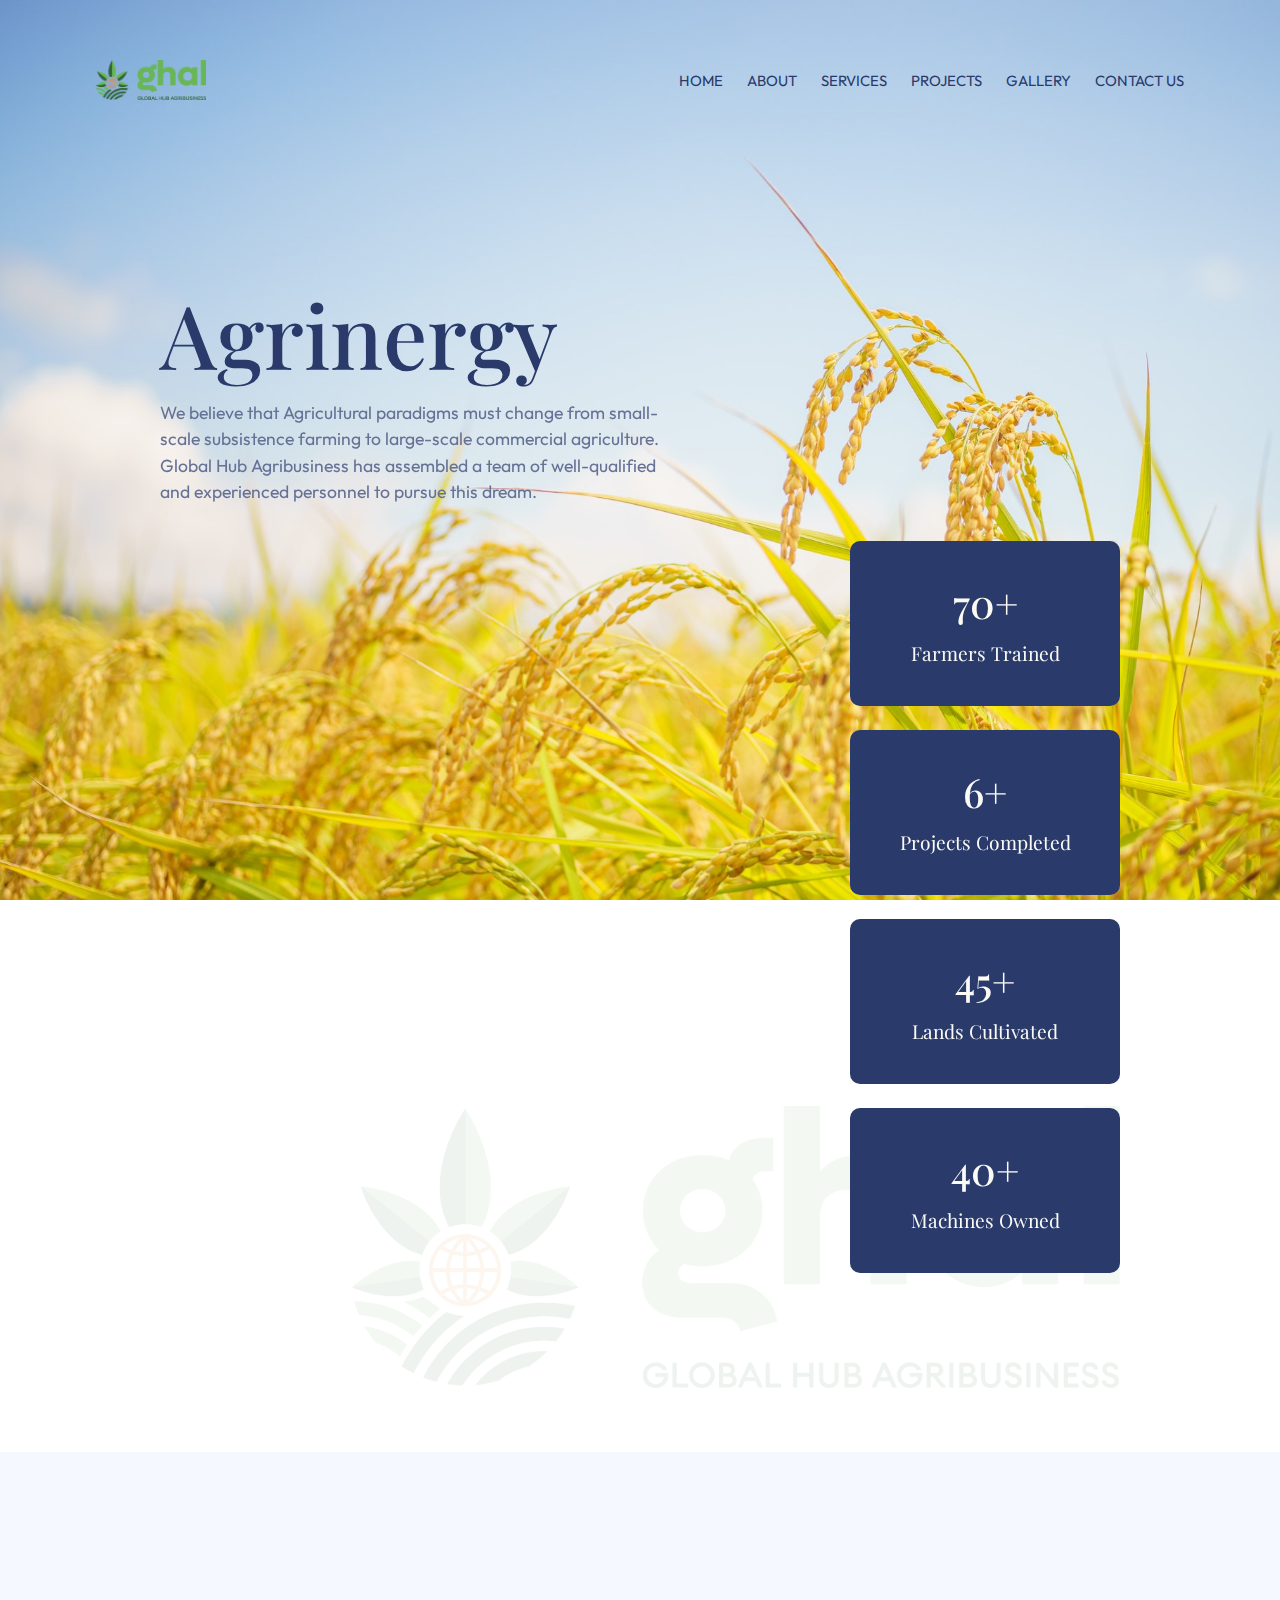
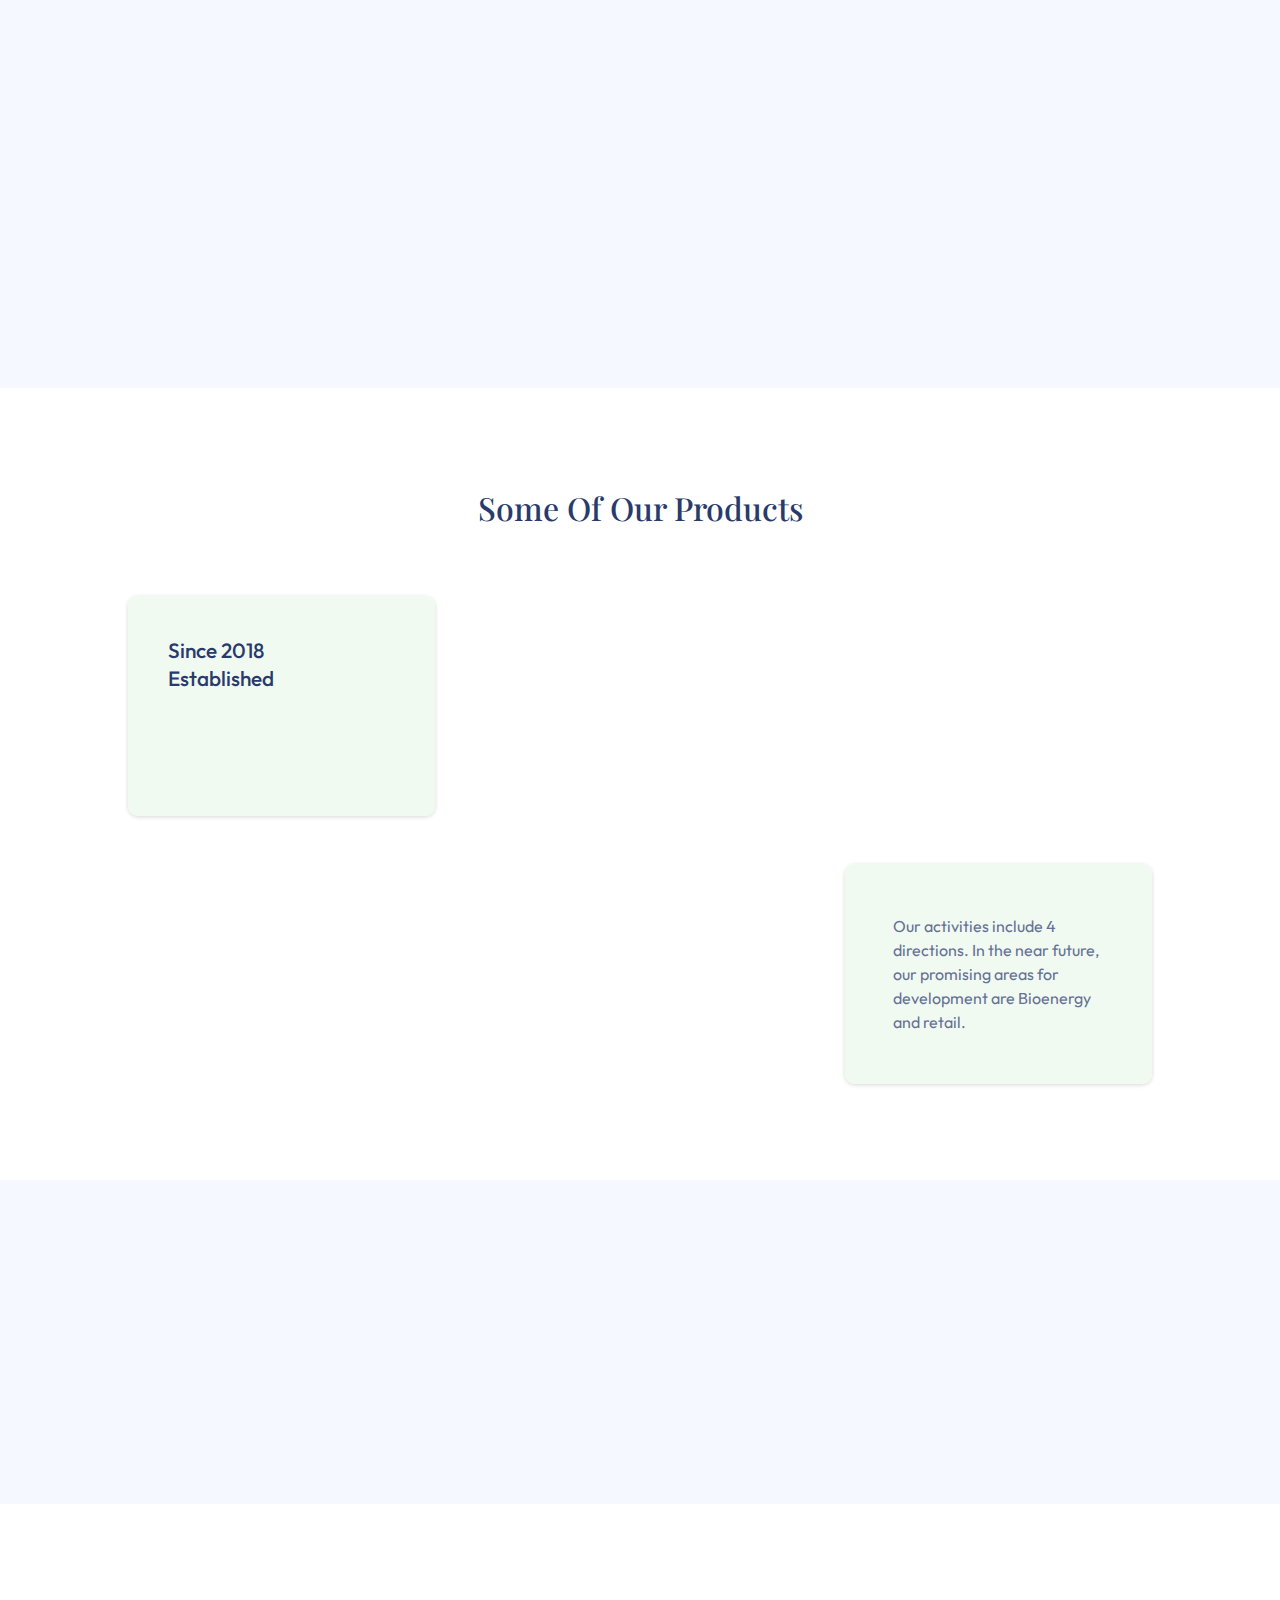
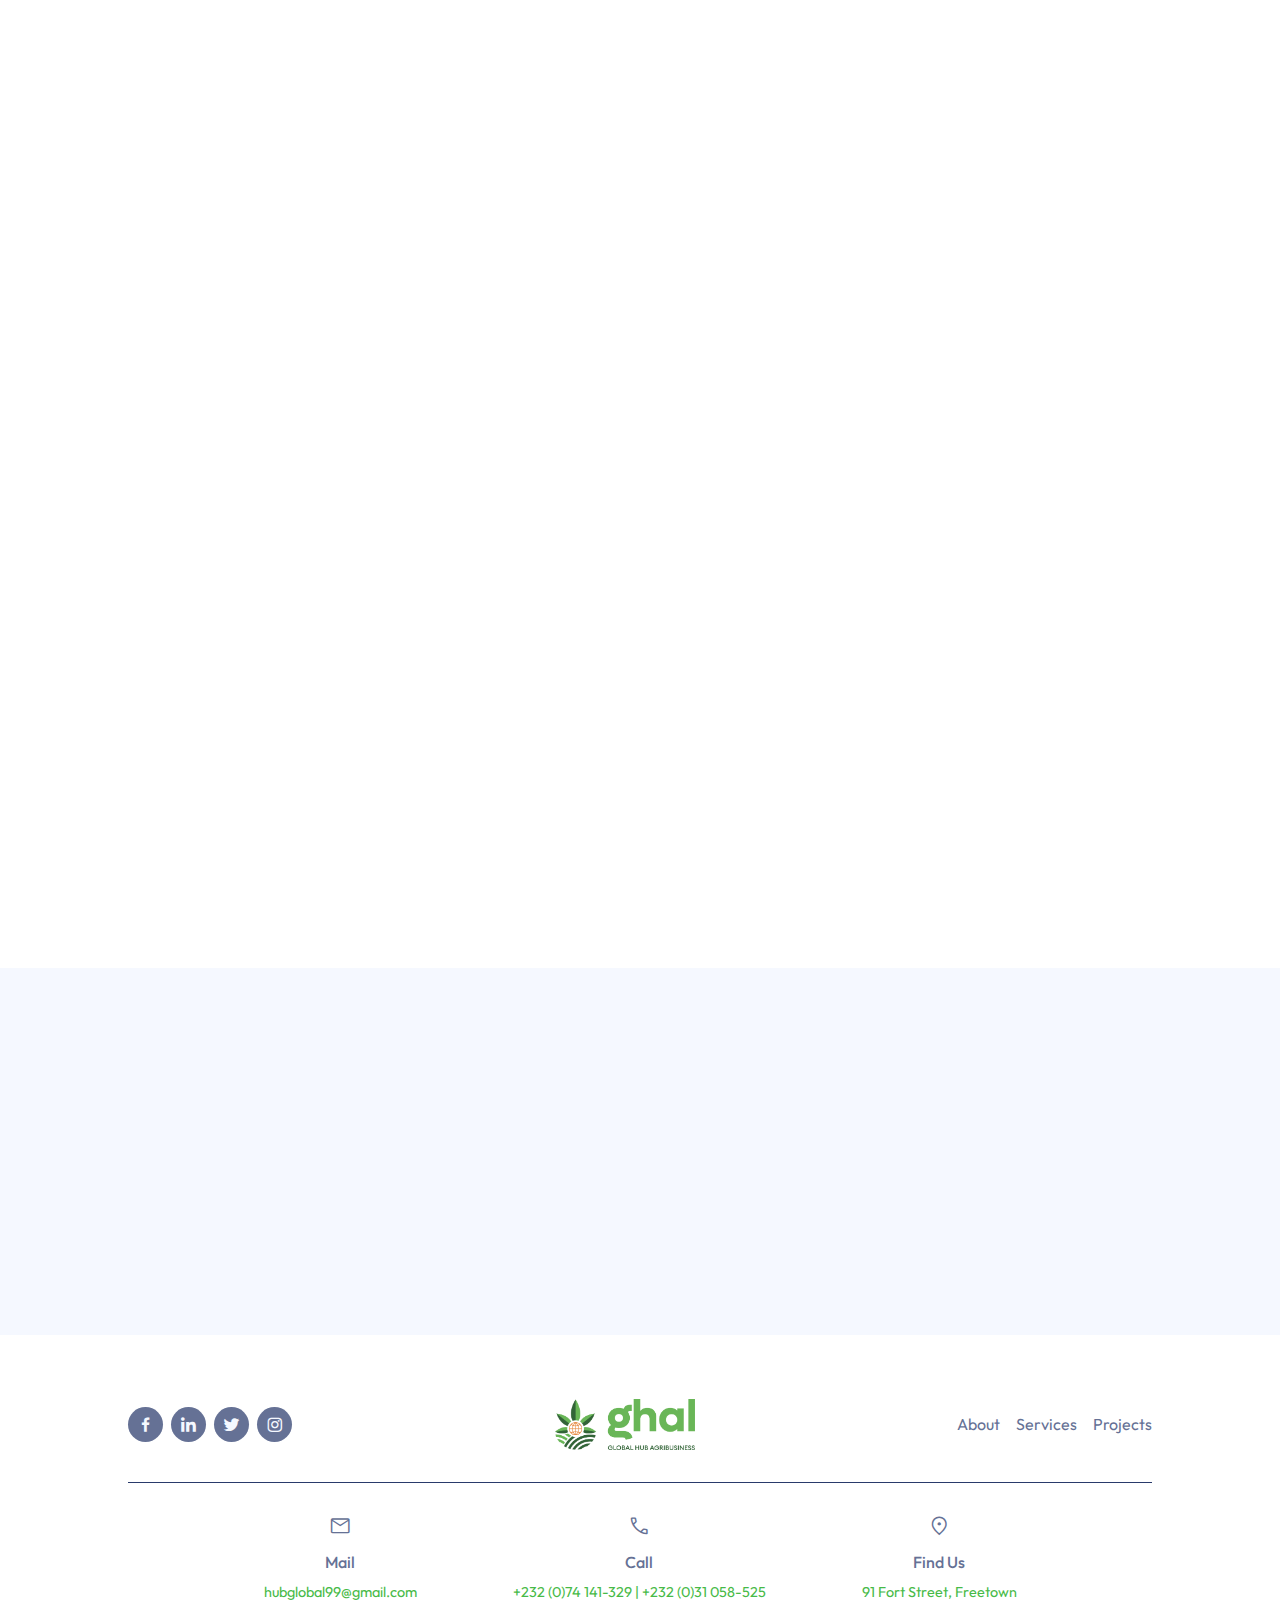
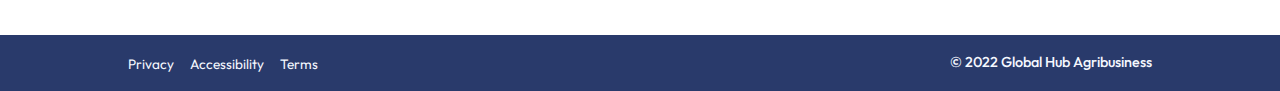
==== commit 36f469c8: "RWD - Large Screen" ====
--- a/index.html
+++ b/index.html
@@ -130,6 +130,13 @@
           >
             <a href="contact.html">Join Us</a>
           </button>
+
+          <img
+            src="assets/img/ghal-logo/ghal-logo-main.png"
+            alt=""
+            class="hpc-img"
+            loading="lazy"
+          />
         </div>
 
         <div class="hp-cards" data-aos="fade-up" data-aos-duration="2000">
--- a/assets/css/base.css
+++ b/assets/css/base.css
@@ -242,7 +242,7 @@
 }
 
 .nav-logo img {
-  width: 130px;
+  width: 110px;
   display: flex;
   justify-content: flex-start;
   align-items: center;
@@ -790,3 +790,15 @@
     margin-right: var(--mb-2);
   }
 }
+
+@media screen and (min-width: 1400px) {
+  footer {
+    padding: var(--mb-4) 0 0 0;
+  }
+
+  .footer-container {
+    padding: 0 12rem;
+    /* border: 1px fuchsia solid; */
+    padding-bottom: var(--mb-4);
+  }
+}
--- a/assets/css/style.css
+++ b/assets/css/style.css
@@ -138,13 +138,14 @@
 }
 
 .hp-content {
-  flex: 0 0 50%;
+  flex: 0 0 100%;
   height: auto;
   display: flex;
   justify-content: center;
   align-items: flex-start;
   flex-direction: column;
   row-gap: var(--mb-1);
+  position: relative;
 }
 
 .hp-content h3 {
@@ -153,15 +154,17 @@
   font-family: var(--title-font);
   color: var(--primary-blue);
   text-align: left;
+  z-index: 2;
 }
 
 .hp-content p {
-  width: 95%;
+  width: 60%;
   font-size: 1rem;
   color: var(--secondary-blue);
   margin-bottom: var(--mb-0-5);
-  line-height: 25px;
+  line-height: 1.6;
   text-align: left;
+  z-index: 2;
 }
 
 .hp-btn {
@@ -169,6 +172,7 @@
   color: var(--primary-blue);
   border-radius: 8px;
   border: 2px var(--primary-green) solid;
+  z-index: 2;
 }
 
 .hp-btn a {
@@ -192,6 +196,7 @@
   align-items: center;
   flex-direction: column;
   row-gap: 1.5rem;
+  z-index: 2;
   /* border: 1px red solid; */
 }
 
@@ -234,6 +239,16 @@
   font-family: var(--title-font);
   line-height: 25px;
   text-align: center;
+}
+
+.hpc-img {
+  position: absolute;
+  bottom: -4rem;
+  right: 0;
+  width: 80%;
+  object-fit: cover;
+  z-index: 1;
+  opacity: 0.08;
 }
 
 /*========== H-ABOUT SECTION ==========*/
@@ -884,6 +899,8 @@
   justify-content: center;
   align-items: center;
   overflow: hidden;
+  border-radius: 10px;
+
   /* border: 1px fuchsia solid; */
 }
 
@@ -1058,7 +1075,7 @@
   text-align: center;
 }
 
-/*========== A-TEAM  SECTION ==========*/
+/*========== A-CTA SECTION ==========*/
 .a-cta,
 .a-cta__container {
   width: 100vw;
@@ -1322,7 +1339,7 @@
 
 .ssc-img img {
   width: 100%;
-  height: auto;
+  height: 100%;
   display: flex;
   justify-content: center;
   align-items: center;
@@ -1394,7 +1411,7 @@
 /*========== P-HERO SECTION ==========*/
 .p-hero {
   width: 100vw;
-  height: 60vh;
+  height: 70vh;
   display: flex;
   justify-content: center;
   align-items: center;
@@ -1507,7 +1524,7 @@
 .pp-carousel {
   position: relative;
   flex: 0 0 55%;
-  height: 400px;
+  height: 350px;
   display: flex;
   justify-content: center;
   align-items: center;
@@ -1706,10 +1723,12 @@
   line-height: 38px;
 }
 
-.pwc-header img {
-  width: 95%;
-  height: 200px;
+.pwc-header img,
+.pwc-header video {
+  width: 90%;
+  height: 210px;
   object-fit: cover;
+  border-radius: 10px;
   /* border: 1px tan solid; */
 }
 
@@ -2265,7 +2284,7 @@
   .h-partner {
     width: 100%;
     padding: var(--mb-5) var(--mb-2);
-    padding-top: 21.5rem;
+    padding-top: 28rem;
     background-color: var(--white);
   }
 
@@ -2303,7 +2322,7 @@
 
   .hp-cards {
     position: absolute;
-    top: -40%;
+    top: -25%;
     left: 42.5%;
     transform: translate(-50%, -50%);
     right: 10rem;
@@ -2326,6 +2345,16 @@
   .hpc p {
     width: 100%;
     font-size: 1rem;
+  }
+
+  .hpc-img {
+    position: absolute;
+    bottom: -2rem;
+    right: -4rem;
+    width: 100%;
+    object-fit: cover;
+    z-index: 1;
+    opacity: 0.08;
   }
 
   /*========== H-ABOUT SECTION ==========*/
@@ -3450,3 +3479,259 @@
     padding: 0;
   }
 }
+
+@media screen and (min-width: 1400px) {
+  .hero-container {
+    padding: 0 12rem;
+  }
+
+  .hero-content h3 {
+    font-size: 8rem;
+    text-align: left;
+  }
+
+  .hero-content p {
+    width: 50%;
+    font-size: 1.3rem;
+    text-align: left;
+  }
+
+  /*========== H-PARTNER SECTION ==========*/
+  .h-partner {
+    padding: var(--mb-8) 20rem;
+    background-color: var(--white);
+  }
+
+  .hp-cards {
+    position: absolute;
+    top: -65%;
+    right: 20rem;
+    z-index: 2;
+    /* border: 1px red solid; */
+  }
+
+  /*========== H-ABOUT SECTION ==========*/
+  .h-about {
+    width: 100vw;
+    padding: 10rem 20rem;
+    background-color: var(--light-blue);
+  }
+
+  /*========== H-PRODUCTS SECTION ==========*/
+  .h-products {
+    width: 100vw;
+    padding: 10rem 20rem;
+    background-color: var(--white);
+  }
+
+  /*========== H-CLIENT SECTION ==========*/
+  .h-client {
+    width: 100vw;
+    padding: 10rem 20rem;
+    background-color: var(--light-blue);
+  }
+
+  /*========== H-VALUES SECTION ==========*/
+  .h-values {
+    width: 100vw;
+    padding: 10rem 20rem;
+    background-color: var(--white);
+  }
+
+  /*========== H-CUSTOMERS SECTION ==========*/
+  .h-customers {
+    width: 100vw;
+
+    padding: 4rem 20rem;
+    background-color: var(--light-blue);
+  }
+
+  /* <<<<<<<<<<<<<<<<<<<<<<<<<<<<<<<<<<<<<<<< ABOUT PAGE >>>>>>>>>>>>>>>>>>>>>>>>>>>>>>>>>>>>>>>> */
+  /*========== A-HERO SECTION ==========*/
+
+  .a-hero__container {
+    padding: 0 12rem;
+  }
+  /*========== A-ABOUT SECTION ==========*/
+  .a-about,
+  .aa-container {
+    width: 100vw;
+    padding: 10rem 20rem;
+  }
+
+  .aa-container {
+    width: 100%;
+    padding: 0;
+  }
+
+  /*========== A-PROFILE SECTION ==========*/
+  .a-profile,
+  .a-profile__container {
+    width: 100vw;
+    padding: 10rem 20rem;
+  }
+
+  .a-profile__container {
+    padding: 0;
+    /* border: 1px yellow solid; */
+  }
+
+  /*========== A-TEAM  SECTION ==========*/
+  .a-team,
+  .a-team__container {
+    width: 100vw;
+    padding: 10rem 20rem;
+  }
+
+  .a-team__container {
+    padding: 0;
+    row-gap: var(--mb-6);
+  }
+
+  .a-team__cards {
+    row-gap: var(--mb-4);
+  }
+
+  /*========== A-CTA SECTION ==========*/
+  .a-cta,
+  .a-cta__container {
+    width: 100vw;
+    padding: 2rem 20rem var(--mb-8) 20rem;
+    background-color: var(--light-green);
+  }
+
+  .a-cta__container {
+    padding: 0;
+    align-items: flex-start;
+    flex-direction: column;
+    row-gap: var(--mb-1-5);
+  }
+
+  /* <<<<<<<<<<<<<<<<<<<<<<<<<<<<<<<<<<<<<<<< SERVICES PAGE >>>>>>>>>>>>>>>>>>>>>>>>>>>>>>>>>>>>>>>> */
+  /*========== S-HERO SECTION ==========*/
+  .s-hero {
+    width: 100vw;
+    height: 75vh;
+  }
+
+  .s-hero__container {
+    flex: 0 0 100%;
+    padding: 0 12rem;
+  }
+
+  /*========== S-SERVICES SECTION ==========*/
+  .s-services {
+    width: 100vw;
+    padding: 8rem 20rem;
+  }
+
+  /*========== S-WHY SECTION ==========*/
+  .s-why {
+    width: 100vw;
+    padding: 8rem 20rem;
+  }
+
+  /* <<<<<<<<<<<<<<<<<<<<<<<<<<<<<<<<<<<<<<<< PROJECTS PAGE >>>>>>>>>>>>>>>>>>>>>>>>>>>>>>>>>>>>>>>> */
+  /*========== P-HERO SECTION ==========*/
+  .p-hero {
+    width: 100vw;
+    height: 70vh;
+  }
+
+  .ph-container {
+    flex: 0 0 100%;
+    height: 100%;
+    padding: 8rem 20rem;
+    padding-top: 15rem;
+    position: relative;
+  }
+
+  .ph-content h3 {
+    font-size: var(--fs-3);
+  }
+
+  /*========== P-PROJECTS SECTION ==========*/
+  .p-projects,
+  .pp-container {
+    width: 100vw;
+  }
+
+  .pp-container {
+    width: 100%;
+    padding: 8rem 20rem;
+    flex-direction: column;
+    row-gap: var(--mb-8);
+  }
+
+  /*========== P-WORK SECTION ==========*/
+  .p-work,
+  .pw-container {
+    width: 100vw;
+    padding: 8rem 20rem;
+
+    /* border: 1px tomato solid; */
+  }
+
+  .pw-container {
+    padding: 0;
+    border: 0;
+  }
+
+  /* <<<<<<<<<<<<<<<<<<<<<<<<<<<<<<<<<<<<<<<< GALLERY PAGE >>>>>>>>>>>>>>>>>>>>>>>>>>>>>>>>>>>>>>>> */
+  /*========== G-HERO SECTION ==========*/
+  .g-hero {
+    width: 100vw;
+    height: 60vh;
+  }
+
+  .gh-container {
+    flex: 0 0 100%;
+    height: 100%;
+    padding: 8rem 20rem;
+    padding-top: 15rem;
+    position: relative;
+  }
+
+  .gh-content h3 {
+    font-size: var(--fs-3);
+  }
+
+  /*========== G-GALLERY SECTION ==========*/
+  .g-gallery {
+    width: 100vw;
+    height: 100vh;
+    padding: 8rem 20rem;
+    background-color: var(--light-green);
+  }
+
+  /* <<<<<<<<<<<<<<<<<<<<<<<<<<<<<<<<<<<<<<<< CONTACT PAGE >>>>>>>>>>>>>>>>>>>>>>>>>>>>>>>>>>>>>>>> */
+  /*========== C-HERO SECTION ==========*/
+  .c-hero {
+    width: 100vw;
+    height: 100vh;
+  }
+
+  .ch-container {
+    flex: 0 0 100%;
+    height: 100%;
+    padding: 0 15rem;
+    padding-top: 16rem;
+  }
+
+  .ch-content span {
+    flex: 0 0 50%;
+    font-size: 1.1rem;
+  }
+
+  .ch-content h3 {
+    flex: 0 0 50%;
+    font-size: var(--fs-3-5);
+  }
+
+  /*========== C-CONTACT SECTION ==========*/
+  .c-contact {
+    width: 100vw;
+    height: 100vh;
+    padding: 8rem 20rem;
+  }
+}
